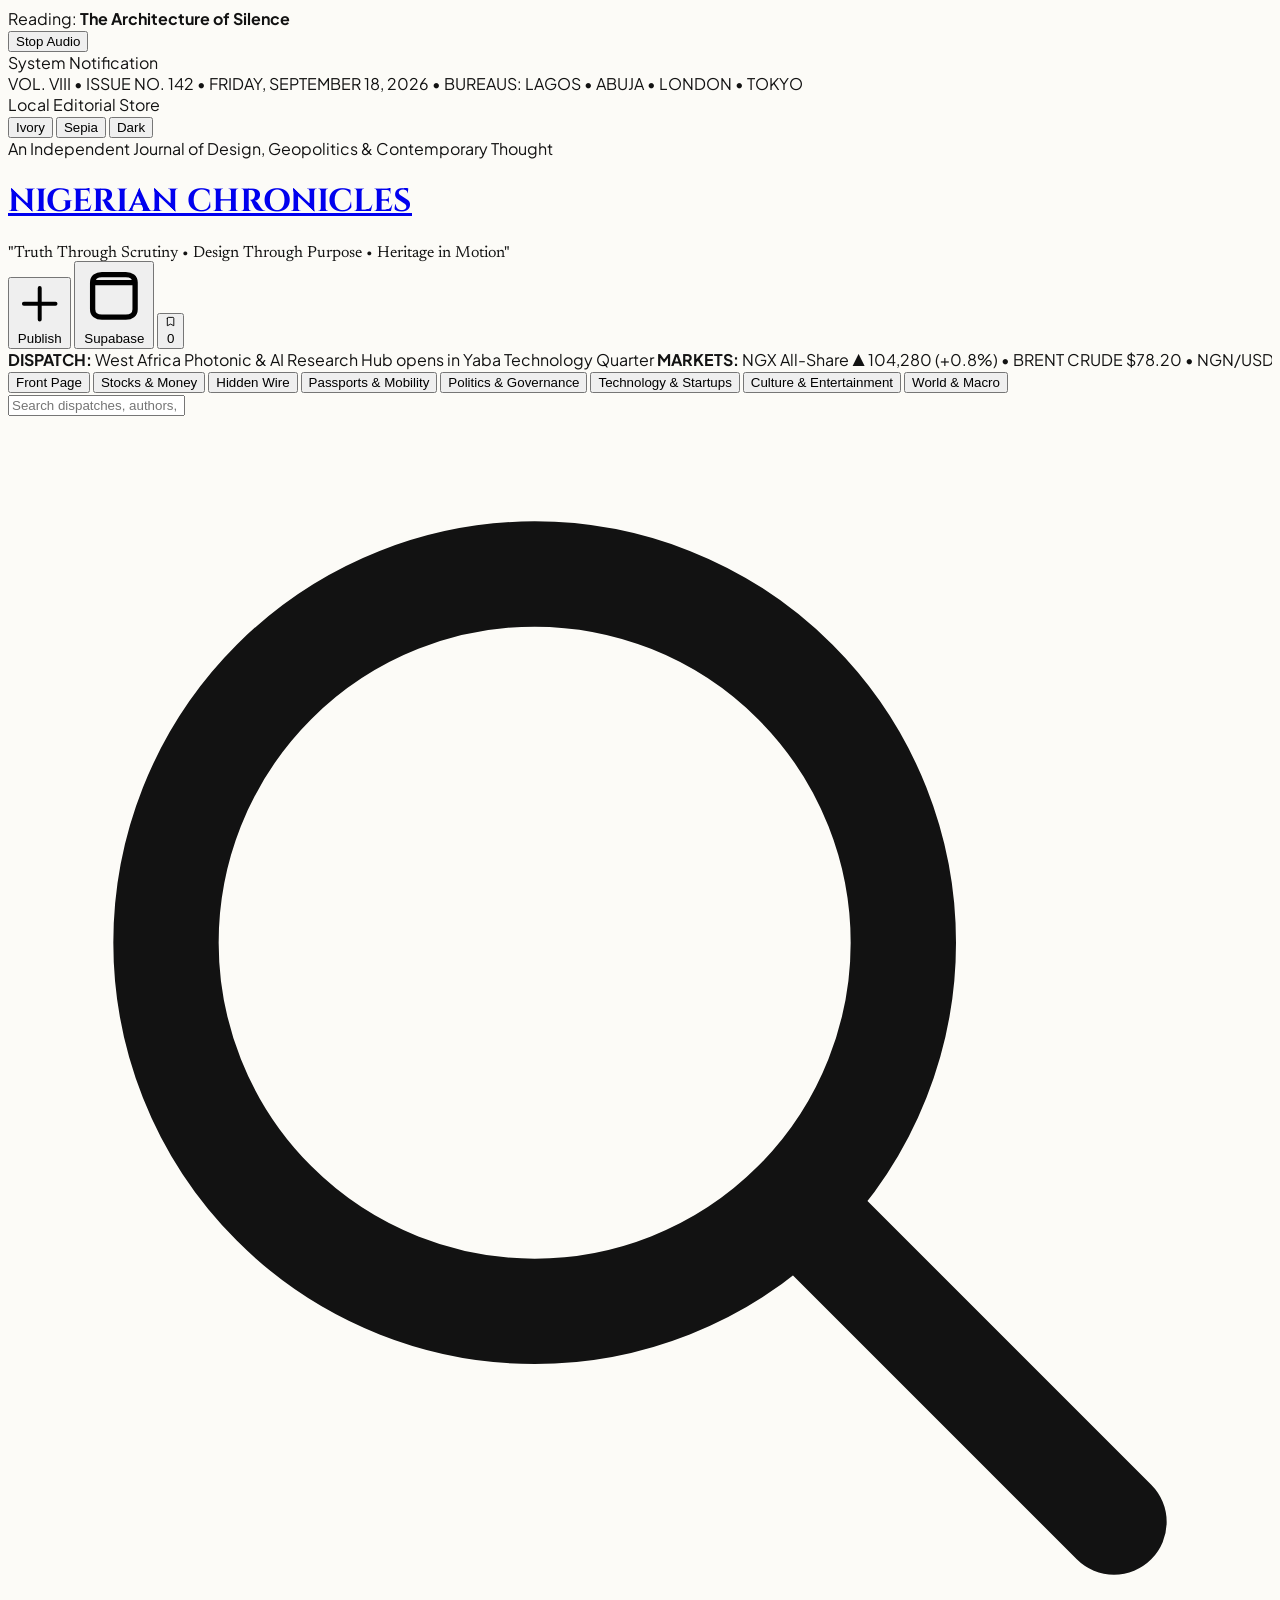
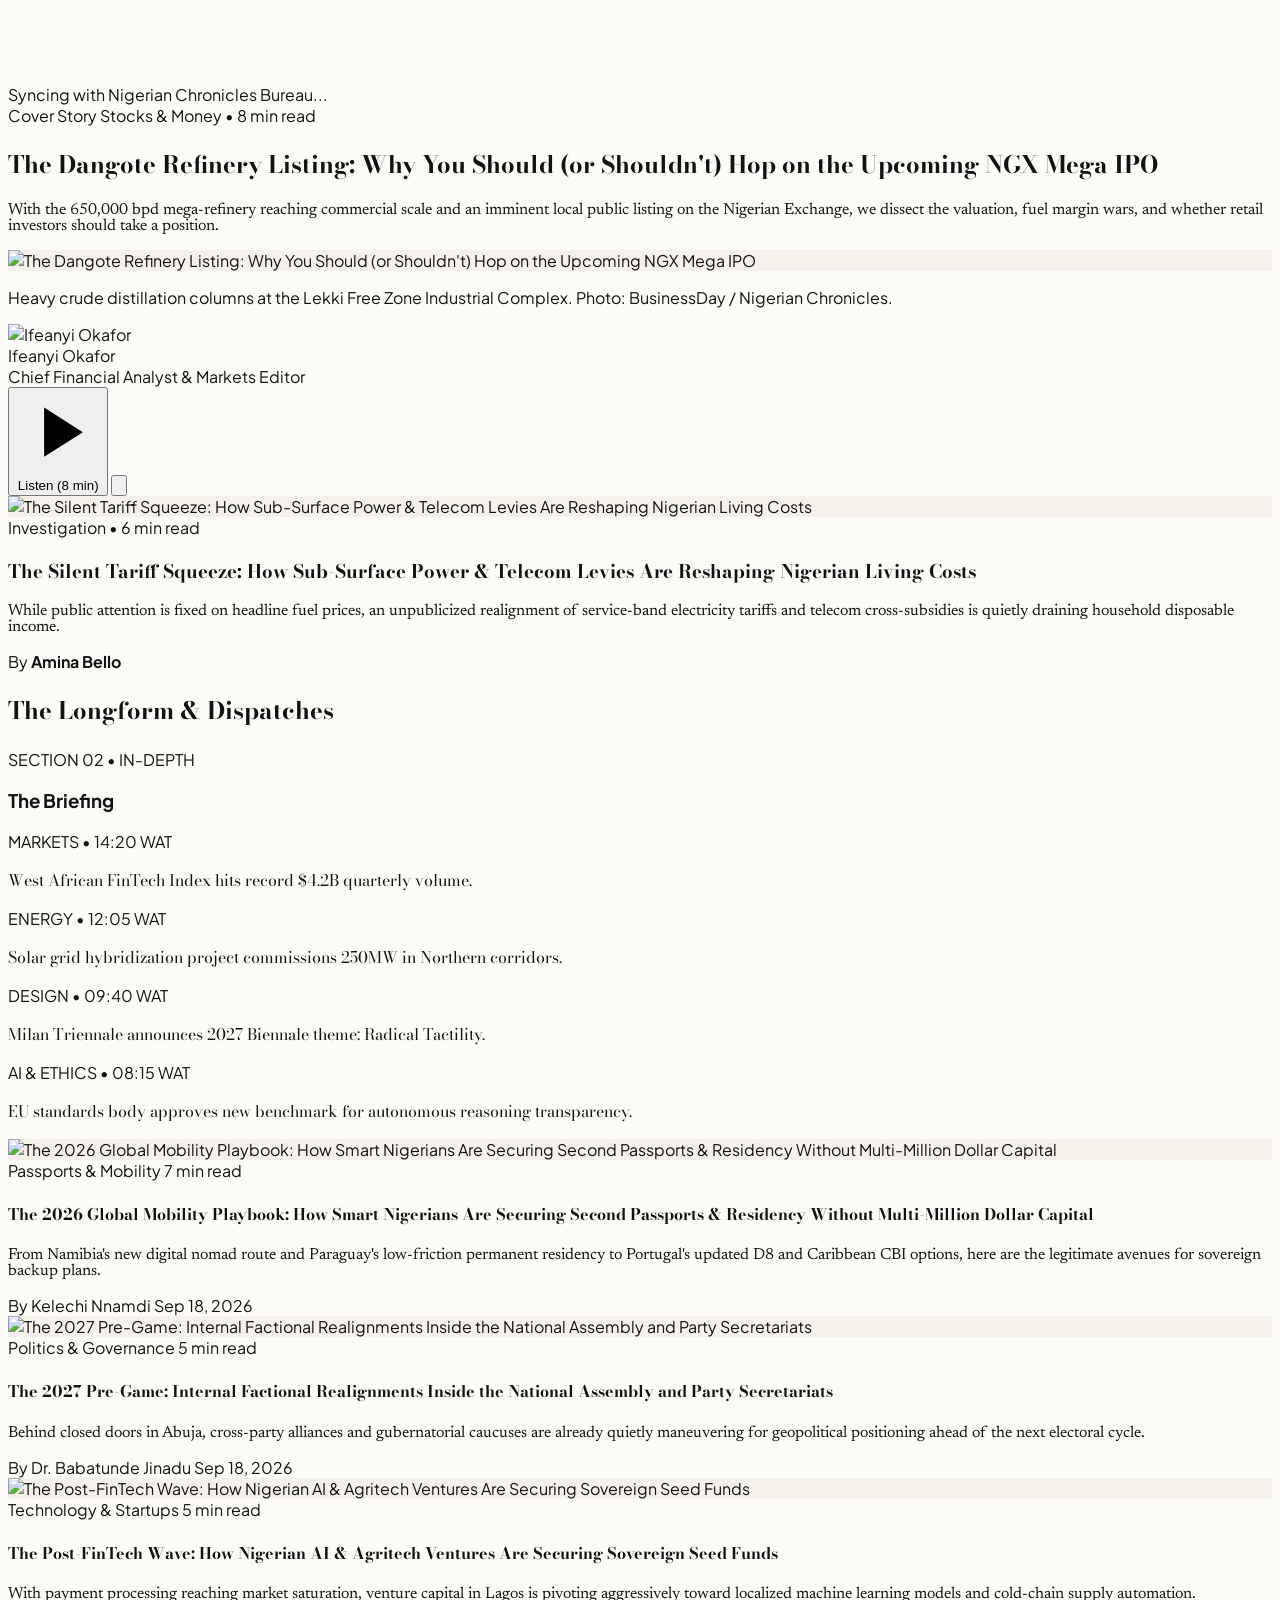
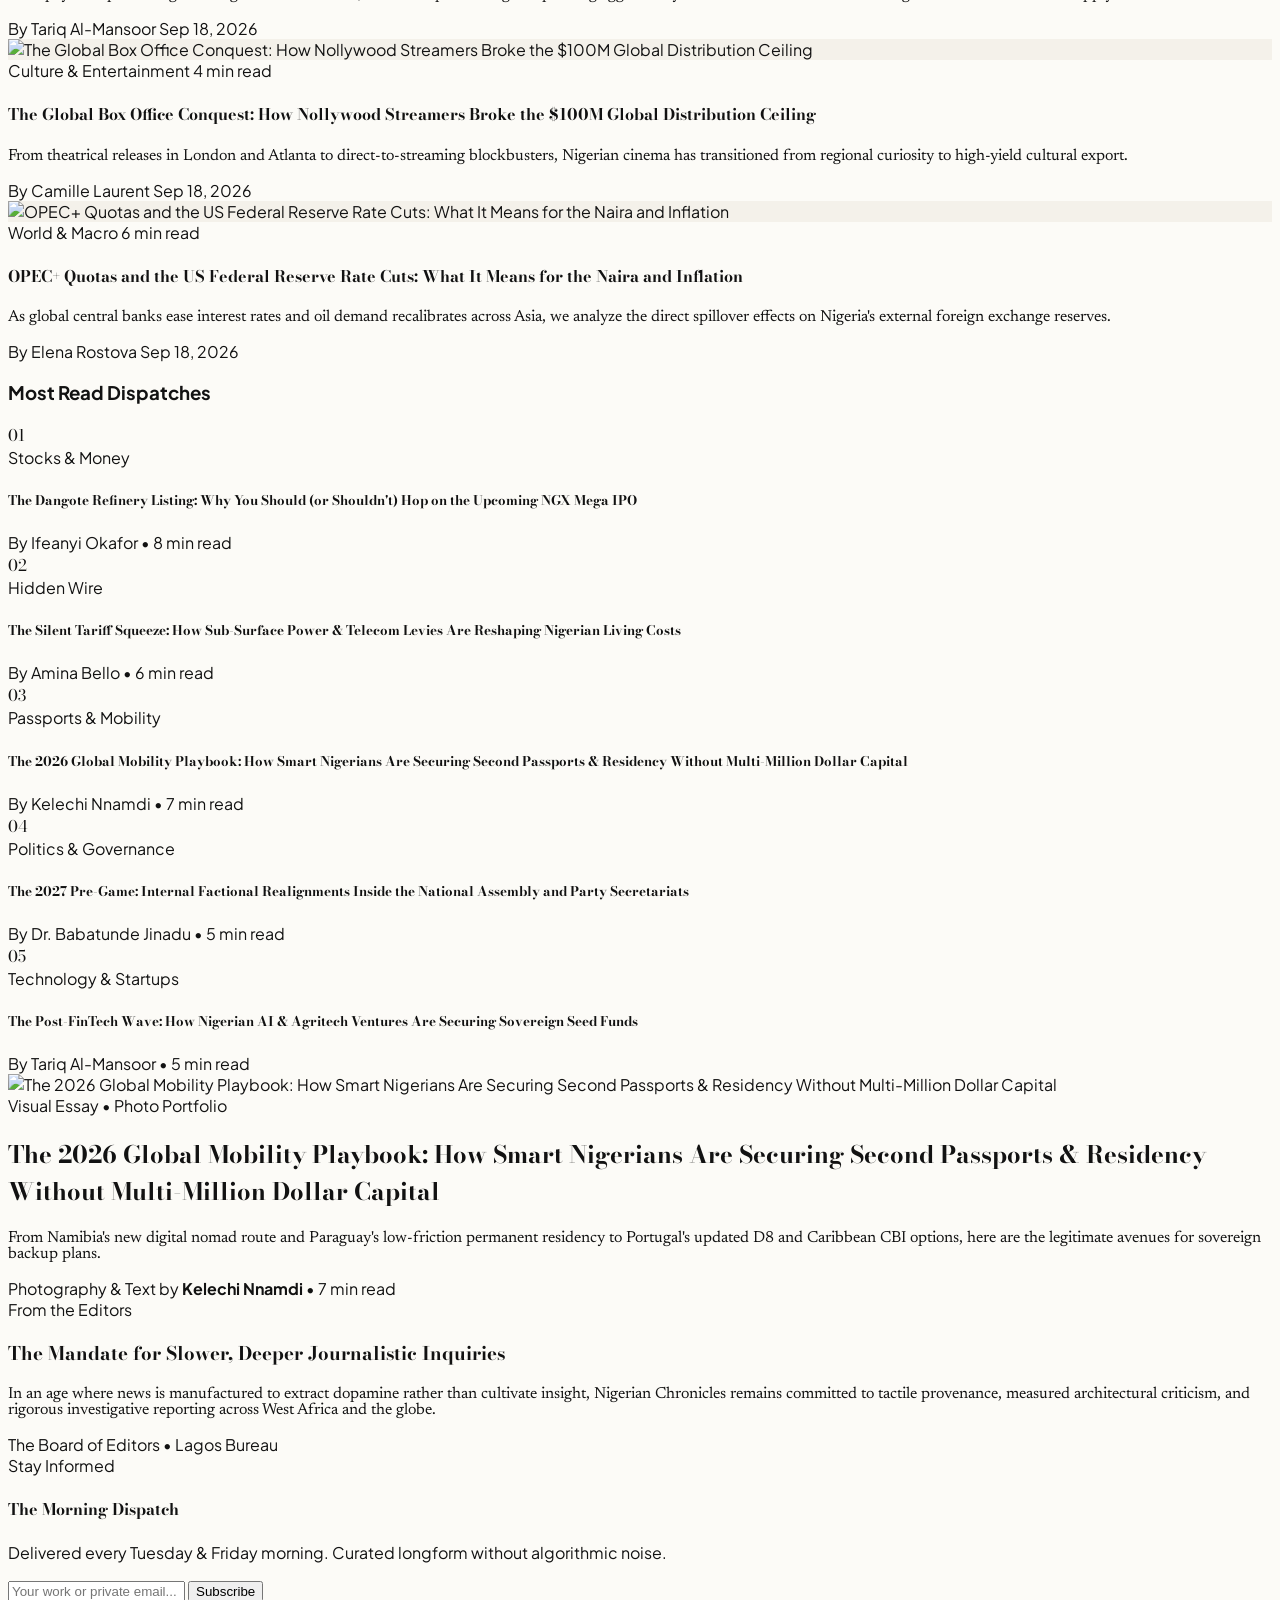
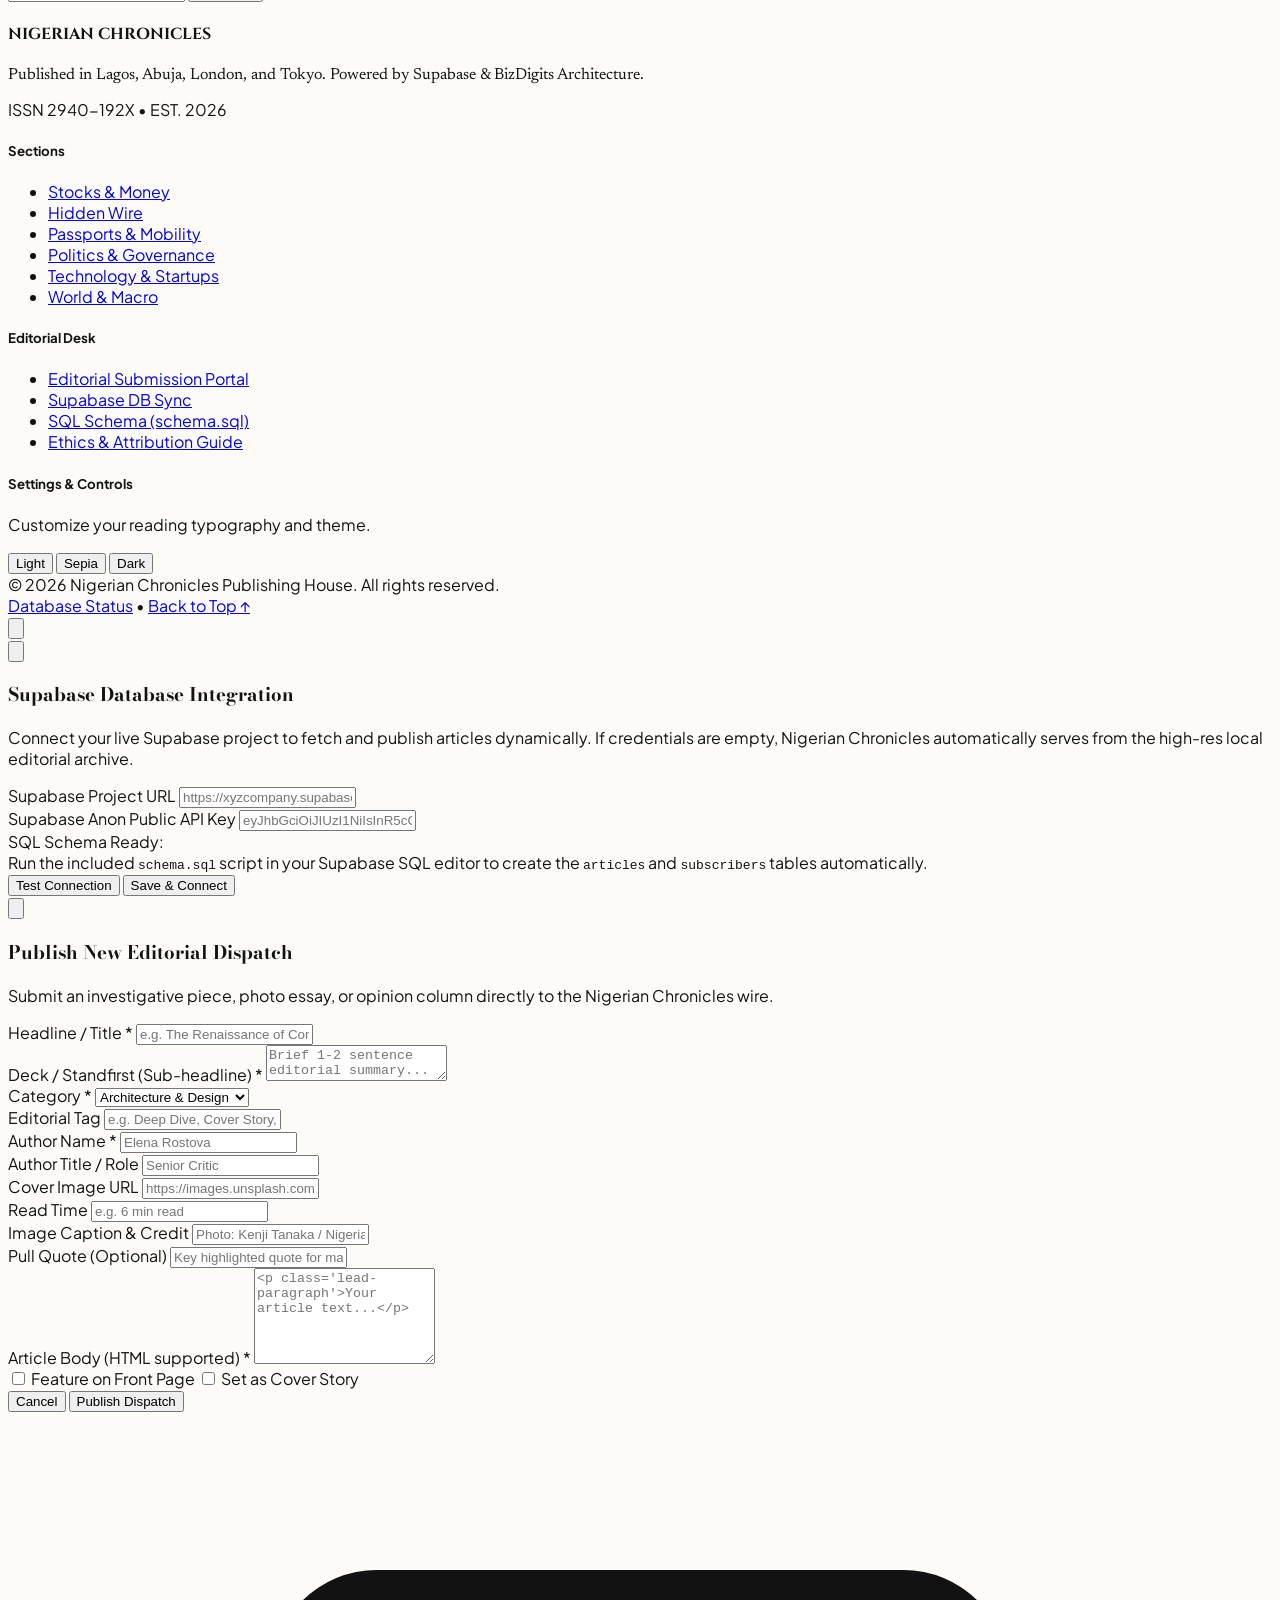
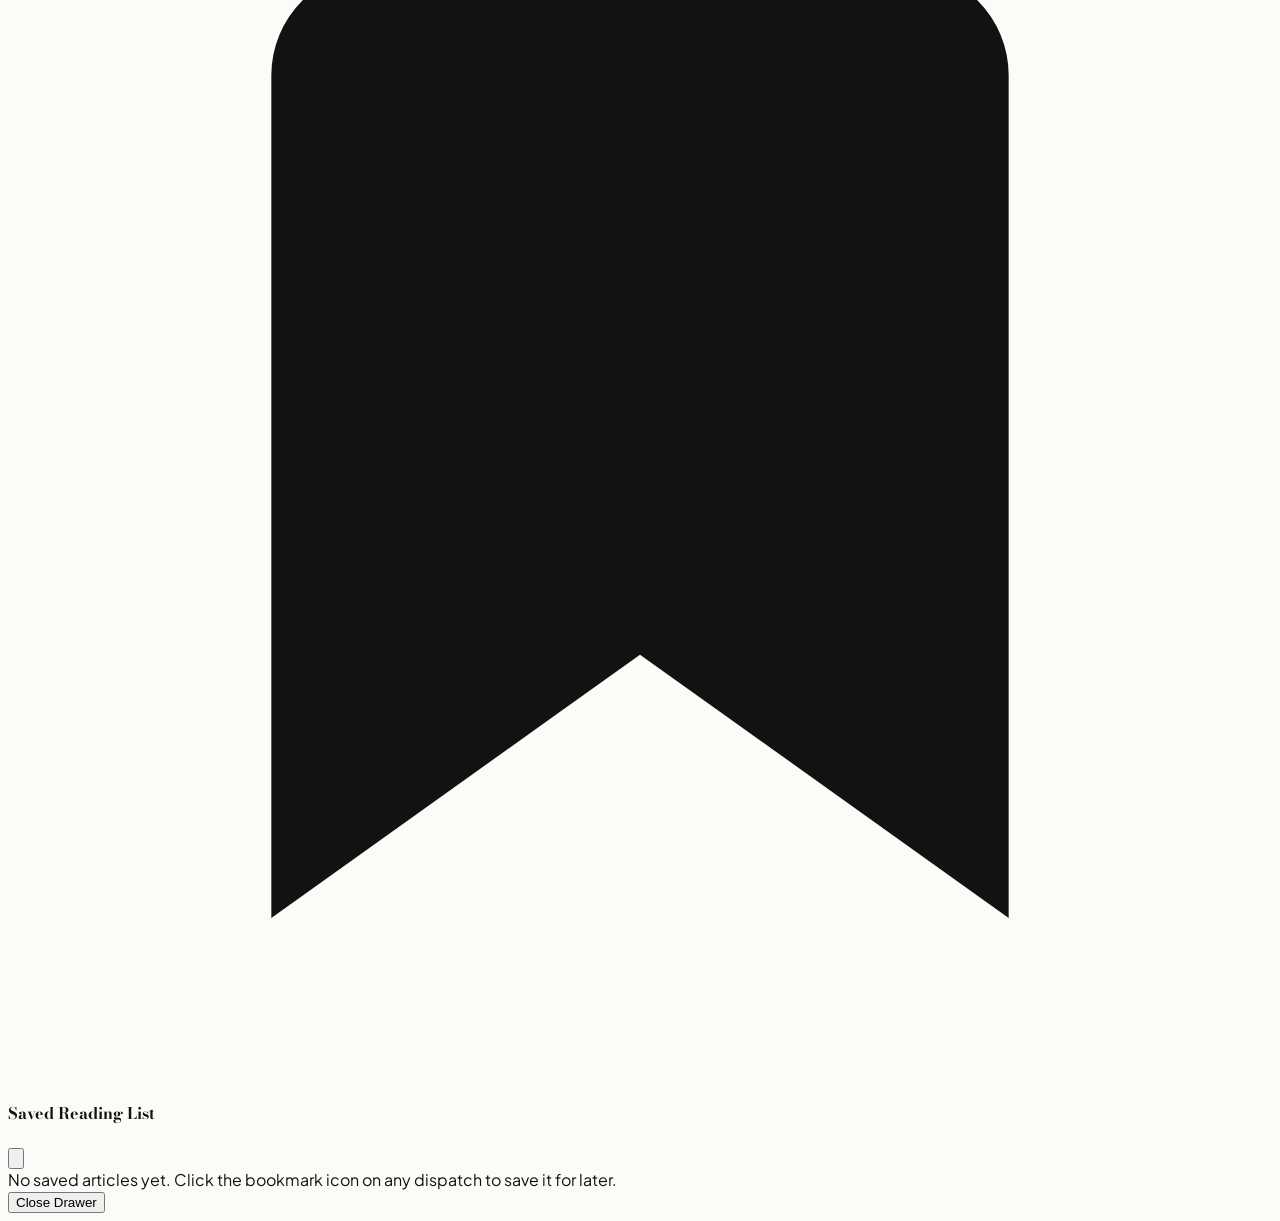
==== index.html @ c6e870b7 "feat: enhance editorial navigation tabs & dispatches for Nigerian news & markets" ====
<!DOCTYPE html>
<html lang="en" data-theme="light">
<head>
  <meta charset="UTF-8" />
  <meta name="viewport" content="width=device-width, initial-scale=1.0" />
  <title>NIGERIAN CHRONICLES — Journal of Design, Geopolitics & Thought</title>
  <meta name="description" content="A high-editorial news outlet and digital magazine covering contemporary architecture, frontier science, global trade, and slow craft across Nigeria and the world." />
  
  <!-- Tailwind CSS -->
  <script src="https://cdn.tailwindcss.com"></script>
  <script>
    tailwind.config = {
      darkMode: ['class', '[data-theme="dark"]'],
      theme: {
        extend: {
          colors: {
            editorial: {
              crimson: '#b91c1c',
              gold: '#c59b27',
              ivory: '#fcfbf7',
              charcoal: '#121212',
              sand: '#f4f1ea'
            }
          }
        }
      }
    }
  </script>

  <!-- Supabase JS Client -->
  <script src="https://cdn.jsdelivr.net/npm/@supabase/supabase-js@2"></script>

  <!-- Custom Editorial Styles -->
  <link rel="stylesheet" href="assets/css/editorial.css" />
</head>
<body class="min-h-screen flex flex-col selection:bg-red-900 selection:text-white">

  <!-- Top Reading Progress Indicator -->
  <div id="reading-progress"></div>

  <!-- Global Audio Narration Player Floating Bar -->
  <div id="global-audio-player-bar" class="hidden fixed bottom-6 left-1/2 -translate-x-1/2 z-50 bg-neutral-950 text-white dark:bg-stone-100 dark:text-neutral-900 px-6 py-3.5 rounded-full shadow-2xl flex items-center gap-4 border border-stone-800 dark:border-stone-200 backdrop-blur-md">
    <span class="flex h-3 w-3 relative">
      <span class="animate-ping absolute inline-flex h-full w-full rounded-full bg-red-400 opacity-75"></span>
      <span class="relative inline-flex rounded-full h-3 w-3 bg-red-600"></span>
    </span>
    <div class="text-xs font-mono max-w-xs truncate">
      <span class="text-stone-400 dark:text-stone-600">Reading:</span> <strong id="audio-bar-title" class="font-sans">The Architecture of Silence</strong>
    </div>
    <button onclick="stopArticleAudio()" class="text-xs font-mono uppercase tracking-wider px-3 py-1 bg-red-700 text-white rounded-full hover:bg-red-800 transition-colors">
      Stop Audio
    </button>
  </div>

  <!-- Toast Notification -->
  <div id="toast-notification" class="fixed top-6 right-6 z-50 bg-neutral-900 text-white dark:bg-stone-100 dark:text-neutral-900 px-5 py-3 rounded shadow-xl text-xs font-mono transition-all duration-300 transform opacity-0 translate-y-4 pointer-events-none border border-stone-700">
    System Notification
  </div>

  <!-- HEADER & MASTHEAD -->
  <header class="border-b border-stone-200 dark:border-stone-800 bg-[var(--bg-primary)]">
    <!-- Top Metadata Bar -->
    <div class="max-w-7xl mx-auto px-4 sm:px-6 lg:px-8 border-b border-stone-200/60 dark:border-stone-800/60 py-2 flex flex-wrap items-center justify-between text-[11px] font-mono text-stone-500">
      <div class="flex items-center gap-4">
        <span>VOL. VIII • ISSUE NO. 142</span>
        <span class="hidden md:inline">•</span>
        <span class="hidden md:inline">FRIDAY, SEPTEMBER 18, 2026</span>
        <span class="hidden lg:inline">•</span>
        <span class="hidden lg:inline">BUREAUS: LAGOS • ABUJA • LONDON • TOKYO</span>
      </div>

      <div class="flex items-center gap-4">
        <div id="supabase-status-badge" class="cursor-pointer" onclick="openSupabaseModal()">
          <!-- Populated dynamically by JS -->
        </div>

        <!-- Theme Mode Switcher -->
        <div class="flex items-center border border-stone-200 dark:border-stone-800 rounded p-0.5 bg-stone-50 dark:bg-stone-900">
          <button onclick="setTheme('light')" data-set-theme="light" class="px-2 py-0.5 rounded text-[10px] font-mono transition-colors" title="Gallery Ivory Theme">Ivory</button>
          <button onclick="setTheme('sepia')" data-set-theme="sepia" class="px-2 py-0.5 rounded text-[10px] font-mono transition-colors" title="Archival Sepia Theme">Sepia</button>
          <button onclick="setTheme('dark')" data-set-theme="dark" class="px-2 py-0.5 rounded text-[10px] font-mono transition-colors" title="Editorial Obsidian Theme">Dark</button>
        </div>
      </div>
    </div>

    <!-- Main Masthead Brand -->
    <div class="max-w-7xl mx-auto px-4 sm:px-6 lg:px-8 py-8 sm:py-10 text-center relative">
      <div class="text-[11px] font-mono tracking-[0.3em] uppercase text-stone-500 mb-2">
        An Independent Journal of Design, Geopolitics & Contemporary Thought
      </div>
      
      <h1 class="font-masthead text-4xl sm:text-6xl lg:text-7xl font-black tracking-tight text-stone-950 dark:text-stone-50 hover:opacity-90 transition-opacity">
        <a href="#" onclick="selectCategory('all'); return false;">NIGERIAN CHRONICLES</a>
      </h1>

      <div class="flex items-center justify-center gap-6 mt-3 text-xs font-body-serif italic text-stone-600 dark:text-stone-400">
        <span>"Truth Through Scrutiny • Design Through Purpose • Heritage in Motion"</span>
      </div>

      <!-- Quick Action Controls -->
      <div class="absolute right-4 sm:right-8 top-1/2 -translate-y-1/2 hidden md:flex items-center gap-3">
        <button onclick="openPublishModal()" class="inline-flex items-center gap-1.5 px-3 py-1.5 rounded text-xs font-mono font-medium bg-neutral-900 text-white dark:bg-stone-100 dark:text-neutral-900 hover:bg-neutral-800 transition-colors shadow-sm">
          <svg class="w-3.5 h-3.5" fill="none" stroke="currentColor" viewBox="0 0 24 24"><path stroke-linecap="round" stroke-linejoin="round" stroke-width="2" d="M12 4v16m8-8H4"/></svg> Publish
        </button>

        <button onclick="openSupabaseModal()" class="inline-flex items-center gap-1.5 px-3 py-1.5 rounded text-xs font-mono font-medium border border-stone-300 dark:border-stone-700 hover:bg-stone-100 dark:hover:bg-stone-800 transition-colors">
          <svg class="w-3.5 h-3.5 text-emerald-600" fill="none" stroke="currentColor" viewBox="0 0 24 24"><path stroke-linecap="round" stroke-linejoin="round" stroke-width="2" d="M4 7v10c0 2 1.5 3 3.5 3h9c2 0 3.5-1 3.5-3V7M4 7c0-2 1.5-3 3.5-3h9c2 0 3.5 1 3.5 3M4 7h16"/></svg> Supabase
        </button>

        <button onclick="toggleBookmarksDrawer(true)" class="relative p-2 rounded border border-stone-300 dark:border-stone-700 hover:bg-stone-100 dark:hover:bg-stone-800 transition-colors" title="View Saved Reading List">
          <svg class="w-4 h-4 text-stone-700 dark:text-stone-300" fill="none" stroke="currentColor" viewBox="0 0 24 24"><path stroke-linecap="round" stroke-linejoin="round" stroke-width="2" d="M5 5a2 2 0 012-2h10a2 2 0 012 2v16l-7-3.5L5 21V5z"/></svg>
          <span id="bookmarks-count-badge" class="absolute -top-1 -right-1 bg-red-700 text-white text-[9px] font-mono w-4 h-4 rounded-full flex items-center justify-center font-bold">0</span>
        </button>
      </div>
    </div>

    <!-- Live Market & Dispatch Ticker -->
    <div class="border-t border-b border-stone-200 dark:border-stone-800 py-1.5 bg-stone-100/60 dark:bg-stone-900/60 ticker-wrap text-xs font-mono text-stone-600 dark:text-stone-400">
      <div class="ticker-move">
        <span class="mr-8"><strong>DISPATCH:</strong> West Africa Photonic & AI Research Hub opens in Yaba Technology Quarter</span>
        <span class="mr-8"><strong>MARKETS:</strong> NGX All-Share ▲ 104,280 (+0.8%) • BRENT CRUDE $78.20 • NGN/USD ₦1,590</span>
        <span class="mr-8"><strong>ARCHITECTURE:</strong> Lekki Oceanfront Cultural Center shortlists 3 international pavilions</span>
        <span class="mr-8"><strong>TRADE:</strong> Lekki Deep Sea Port records 32% quarter-on-quarter container throughput surge</span>
      </div>
    </div>

    <!-- Category Nav Bar & Live Search -->
    <div class="max-w-7xl mx-auto px-4 sm:px-6 lg:px-8 py-3 flex flex-col md:flex-row items-center justify-between gap-4">
      <nav id="category-nav" class="flex items-center gap-1 overflow-x-auto w-full md:w-auto pb-2 md:pb-0 scrollbar-none">
        <!-- Rendered via JS -->
      </nav>

      <div class="relative w-full md:w-72">
        <input 
          id="search-input"
          type="text" 
          placeholder="Search dispatches, authors, tags..."
          class="w-full pl-9 pr-4 py-1.5 text-xs font-sans rounded-sm border border-stone-300 dark:border-stone-700 bg-stone-50 dark:bg-stone-900 focus:outline-none focus:border-stone-900 dark:focus:border-stone-100 text-stone-900 dark:text-stone-100 placeholder-stone-400"
        />
        <svg class="w-4 h-4 text-stone-400 absolute left-2.5 top-1/2 -translate-y-1/2" fill="none" stroke="currentColor" viewBox="0 0 24 24"><path stroke-linecap="round" stroke-linejoin="round" stroke-width="2" d="M21 21l-6-6m2-5a7 7 0 11-14 0 7 7 0 0114 0z"/></svg>
      </div>
    </div>
  </header>

  <!-- MAIN EDITORIAL CONTENT -->
  <main class="flex-grow max-w-7xl mx-auto px-4 sm:px-6 lg:px-8 py-8 sm:py-12 w-full">

    <!-- Loading Spinner -->
    <div id="loading-spinner" class="hidden text-center py-12">
      <div class="inline-block animate-spin rounded-full h-8 w-8 border-b-2 border-stone-900 dark:border-stone-100 mb-2"></div>
      <div class="font-mono text-xs text-stone-500">Syncing with Nigerian Chronicles Bureau...</div>
    </div>

    <!-- HERO EDITORIAL SECTION (Cover Story + Secondary Feature) -->
    <section class="grid grid-cols-1 lg:grid-cols-12 gap-8 lg:gap-12 pb-12 mb-12 border-b border-stone-200 dark:border-stone-800">
      <!-- Lead Cover Story (8 Cols) -->
      <div id="lead-story-container" class="lg:col-span-8 lg:pr-8 lg:border-r border-stone-200 dark:border-stone-800">
        <!-- Injected by JS -->
      </div>

      <!-- Secondary Featured Deep Dive (4 Cols) -->
      <div id="featured-secondary-container" class="lg:col-span-4 flex flex-col justify-between">
        <!-- Injected by JS -->
      </div>
    </section>

    <!-- 3-COLUMN MAGAZINE EDITORIAL GRID -->
    <section class="pb-16 mb-16 border-b border-stone-200 dark:border-stone-800">
      <div class="flex items-center justify-between mb-8 pb-3 border-b-2 border-stone-950 dark:border-stone-50">
        <h2 class="font-display text-2xl font-bold uppercase tracking-wide">
          The Longform & Dispatches
        </h2>
        <span class="font-mono text-xs text-stone-500">SECTION 02 • IN-DEPTH</span>
      </div>

      <div class="grid grid-cols-1 md:grid-cols-12 gap-8">
        <!-- Column 1: The Briefings / Fast Feed (3 cols) -->
        <div class="md:col-span-3 md:pr-6 md:border-r border-stone-200 dark:border-stone-800">
          <div class="flex items-center gap-2 mb-4 pb-2 border-b border-stone-200 dark:border-stone-800">
            <span class="w-2 h-2 rounded-full bg-red-600"></span>
            <h3 class="font-mono text-xs font-bold uppercase tracking-wider text-stone-900 dark:text-stone-100">The Briefing</h3>
          </div>
          <div id="briefings-list" class="space-y-4">
            <!-- Injected by JS -->
          </div>
        </div>

        <!-- Column 2: Core Grid of Featured Essays (6 cols) -->
        <div class="md:col-span-6">
          <div id="editorial-grid-container" class="grid grid-cols-1 sm:grid-cols-2 gap-6">
            <!-- Injected by JS -->
          </div>
        </div>

        <!-- Column 3: The Trending Leaderboard (3 cols) -->
        <div class="md:col-span-3 md:pl-6 md:border-l border-stone-200 dark:border-stone-800">
          <div class="flex items-center gap-2 mb-4 pb-2 border-b border-stone-200 dark:border-stone-800">
            <h3 class="font-mono text-xs font-bold uppercase tracking-wider text-stone-900 dark:text-stone-100">Most Read Dispatches</h3>
          </div>
          <div id="trending-list" class="space-y-3">
            <!-- Injected by JS -->
          </div>
        </div>
      </div>
    </section>

    <!-- FULL-BLEED VISUAL ESSAY SPOTLIGHT -->
    <section id="visual-essay-container" class="mb-16">
      <!-- Injected by JS -->
    </section>

    <!-- THE EDITORS' COLUMN & WEEKLY DISPATCH NEWSLETTER -->
    <section class="grid grid-cols-1 lg:grid-cols-12 gap-8 p-8 sm:p-10 bg-stone-100 dark:bg-stone-900/80 rounded-sm border border-stone-200 dark:border-stone-800">
      <div class="lg:col-span-7">
        <span class="font-mono text-xs text-red-700 dark:text-red-400 uppercase font-bold tracking-wider">From the Editors</span>
        <h3 class="font-display text-2xl sm:text-3xl font-bold mt-2 mb-4 text-stone-950 dark:text-stone-50">
          The Mandate for Slower, Deeper Journalistic Inquiries
        </h3>
        <p class="font-body-serif text-base text-stone-600 dark:text-stone-300 leading-relaxed mb-4">
          In an age where news is manufactured to extract dopamine rather than cultivate insight, Nigerian Chronicles remains committed to tactile provenance, measured architectural criticism, and rigorous investigative reporting across West Africa and the globe.
        </p>
        <div class="font-sans text-xs font-semibold text-stone-800 dark:text-stone-200">
          The Board of Editors • Lagos Bureau
        </div>
      </div>

      <div class="lg:col-span-5 lg:pl-8 lg:border-l border-stone-300 dark:border-stone-700 flex flex-col justify-center">
        <span class="font-mono text-xs uppercase tracking-widest text-stone-500 mb-1">Stay Informed</span>
        <h4 class="font-display text-xl font-bold mb-2">The Morning Dispatch</h4>
        <p class="text-xs text-stone-600 dark:text-stone-400 mb-4 font-sans">
          Delivered every Tuesday & Friday morning. Curated longform without algorithmic noise.
        </p>
        <form onsubmit="handleNewsletterSignup(event)" class="flex flex-col sm:flex-row gap-2">
          <input 
            type="email" 
            required 
            placeholder="Your work or private email..."
            class="px-3.5 py-2 text-xs font-sans rounded-sm border border-stone-300 dark:border-stone-700 bg-white dark:bg-stone-800 focus:outline-none focus:border-stone-900 dark:focus:border-stone-100 flex-1 text-stone-900 dark:text-stone-100"
          />
          <button type="submit" class="px-5 py-2 bg-neutral-900 text-white dark:bg-stone-100 dark:text-neutral-900 text-xs font-mono font-semibold uppercase tracking-wider rounded-sm hover:bg-neutral-800 transition-colors">
            Subscribe
          </button>
        </form>
      </div>
    </section>

  </main>

  <!-- FOOTER -->
  <footer class="border-t border-stone-200 dark:border-stone-800 bg-[var(--bg-secondary)] mt-auto">
    <div class="max-w-7xl mx-auto px-4 sm:px-6 lg:px-8 py-12">
      <div class="grid grid-cols-1 md:grid-cols-4 gap-8 mb-8">
        <div>
          <h4 class="font-masthead text-xl font-black mb-3">NIGERIAN CHRONICLES</h4>
          <p class="font-body-serif text-xs text-stone-600 dark:text-stone-400 leading-relaxed mb-4">
            Published in Lagos, Abuja, London, and Tokyo. Powered by Supabase & BizDigits Architecture.
          </p>
          <div class="text-[11px] font-mono text-stone-500">ISSN 2940-192X • EST. 2026</div>
        </div>

        <div>
          <h5 class="font-mono text-xs font-bold uppercase tracking-wider mb-3">Sections</h5>
          <ul class="space-y-2 text-xs font-sans text-stone-600 dark:text-stone-400">
            <li><a href="#" onclick="selectCategory('Stocks & Money'); return false;" class="hover:text-red-600">Stocks & Money</a></li>
            <li><a href="#" onclick="selectCategory('Hidden Wire'); return false;" class="hover:text-red-600">Hidden Wire</a></li>
            <li><a href="#" onclick="selectCategory('Passports & Mobility'); return false;" class="hover:text-red-600">Passports & Mobility</a></li>
            <li><a href="#" onclick="selectCategory('Politics & Governance'); return false;" class="hover:text-red-600">Politics & Governance</a></li>
            <li><a href="#" onclick="selectCategory('Technology & Startups'); return false;" class="hover:text-red-600">Technology & Startups</a></li>
            <li><a href="#" onclick="selectCategory('World & Macro'); return false;" class="hover:text-red-600">World & Macro</a></li>
          </ul>
        </div>

        <div>
          <h5 class="font-mono text-xs font-bold uppercase tracking-wider mb-3">Editorial Desk</h5>
          <ul class="space-y-2 text-xs font-sans text-stone-600 dark:text-stone-400">
            <li><a href="#" onclick="openPublishModal(); return false;" class="hover:text-red-600">Editorial Submission Portal</a></li>
            <li><a href="#" onclick="openSupabaseModal(); return false;" class="hover:text-red-600">Supabase DB Sync</a></li>
            <li><a href="schema.sql" target="_blank" class="hover:text-red-600">SQL Schema (schema.sql)</a></li>
            <li><a href="#" class="hover:text-red-600">Ethics & Attribution Guide</a></li>
          </ul>
        </div>

        <div>
          <h5 class="font-mono text-xs font-bold uppercase tracking-wider mb-3">Settings & Controls</h5>
          <p class="text-xs text-stone-500 mb-3">Customize your reading typography and theme.</p>
          <div class="flex items-center gap-2">
            <button onclick="setTheme('light')" class="px-2.5 py-1 text-[11px] font-mono border border-stone-300 dark:border-stone-700 rounded">Light</button>
            <button onclick="setTheme('sepia')" class="px-2.5 py-1 text-[11px] font-mono border border-stone-300 dark:border-stone-700 rounded">Sepia</button>
            <button onclick="setTheme('dark')" class="px-2.5 py-1 text-[11px] font-mono border border-stone-300 dark:border-stone-700 rounded">Dark</button>
          </div>
        </div>
      </div>

      <div class="border-t border-stone-200 dark:border-stone-800 pt-6 flex flex-col sm:flex-row items-center justify-between text-xs font-mono text-stone-500">
        <div>© 2026 Nigerian Chronicles Publishing House. All rights reserved.</div>
        <div class="flex items-center gap-4 mt-2 sm:mt-0">
          <a href="#" onclick="openSupabaseModal(); return false;" class="hover:underline">Database Status</a>
          <span>•</span>
          <a href="#" onclick="window.scrollTo({top:0, behavior:'smooth'}); return false;" class="hover:underline">Back to Top ↑</a>
        </div>
      </div>
    </div>
  </footer>

  <!-- =========================================================================
       MODALS & DRAWERS
       ========================================================================= -->

  <!-- 1. FULL ARTICLE READER MODAL (Distraction-Free Magazine Reader) -->
  <div id="reader-modal" class="hidden fixed inset-0 z-50 bg-stone-900/60 backdrop-blur-sm overflow-y-auto">
    <div class="min-h-screen px-4 text-center">
      <div class="fixed inset-0" onclick="closeReaderModal()"></div>

      <div class="inline-block w-full max-w-4xl p-6 sm:p-10 my-8 text-left align-middle transition-all transform bg-[var(--bg-primary)] shadow-2xl rounded-sm border border-stone-200 dark:border-stone-800 relative z-10 modal-enter">
        <!-- Close Button -->
        <button onclick="closeReaderModal()" class="absolute top-6 right-6 p-2 rounded-full hover:bg-stone-200 dark:hover:bg-stone-800 text-stone-600 dark:text-stone-300 transition-colors">
          <svg class="w-6 h-6" fill="none" stroke="currentColor" viewBox="0 0 24 24"><path stroke-linecap="round" stroke-linejoin="round" stroke-width="2" d="M6 18L18 6M6 6l12 12"/></svg>
        </button>

        <!-- Article Reader Content Container -->
        <div id="reader-article-content">
          <!-- Injected dynamically by JS -->
        </div>
      </div>
    </div>
  </div>

  <!-- 2. SUPABASE INTEGRATION MODAL -->
  <div id="supabase-modal" class="hidden fixed inset-0 z-50 bg-stone-900/60 backdrop-blur-sm flex items-center justify-center p-4">
    <div class="bg-[var(--bg-primary)] rounded-sm border border-stone-200 dark:border-stone-800 max-w-lg w-full p-6 sm:p-8 shadow-2xl modal-enter relative">
      <button onclick="closeSupabaseModal()" class="absolute top-4 right-4 text-stone-400 hover:text-stone-700 dark:hover:text-stone-200">
        <svg class="w-5 h-5" fill="none" stroke="currentColor" viewBox="0 0 24 24"><path stroke-linecap="round" stroke-linejoin="round" stroke-width="2" d="M6 18L18 6M6 6l12 12"/></svg>
      </button>

      <div class="flex items-center gap-2 mb-2">
        <span class="w-2.5 h-2.5 rounded-full bg-emerald-500"></span>
        <h3 class="font-display text-2xl font-bold">Supabase Database Integration</h3>
      </div>
      <p class="text-xs text-stone-600 dark:text-stone-400 mb-6 font-sans">
        Connect your live Supabase project to fetch and publish articles dynamically. If credentials are empty, Nigerian Chronicles automatically serves from the high-res local editorial archive.
      </p>

      <div class="space-y-4">
        <div>
          <label class="block text-xs font-mono uppercase tracking-wider text-stone-500 mb-1">Supabase Project URL</label>
          <input 
            id="supabase-url-input"
            type="url" 
            placeholder="https://xyzcompany.supabase.co" 
            class="w-full px-3.5 py-2 text-xs font-mono rounded border border-stone-300 dark:border-stone-700 bg-white dark:bg-stone-900 text-stone-900 dark:text-stone-100 focus:outline-none focus:border-emerald-600"
          />
        </div>

        <div>
          <label class="block text-xs font-mono uppercase tracking-wider text-stone-500 mb-1">Supabase Anon Public API Key</label>
          <input 
            id="supabase-key-input"
            type="password" 
            placeholder="eyJhbGciOiJIUzI1NiIsInR5cCI6IkpXVCJ9..." 
            class="w-full px-3.5 py-2 text-xs font-mono rounded border border-stone-300 dark:border-stone-700 bg-white dark:bg-stone-900 text-stone-900 dark:text-stone-100 focus:outline-none focus:border-emerald-600"
          />
        </div>

        <div class="p-3 bg-stone-100 dark:bg-stone-900 rounded border border-stone-200 dark:border-stone-800 text-[11px] font-mono text-stone-600 dark:text-stone-400">
          <div class="font-bold text-stone-800 dark:text-stone-200 mb-1">SQL Schema Ready:</div>
          Run the included <code>schema.sql</code> script in your Supabase SQL editor to create the <code>articles</code> and <code>subscribers</code> tables automatically.
        </div>

        <div class="flex items-center justify-end gap-3 pt-4 border-t border-stone-200 dark:border-stone-800">
          <button onclick="testAndSyncSupabase()" class="px-4 py-2 text-xs font-mono font-medium border border-stone-300 dark:border-stone-700 rounded hover:bg-stone-100 dark:hover:bg-stone-800 transition-colors">
            Test Connection
          </button>
          <button onclick="saveSupabaseSettings()" class="px-5 py-2 text-xs font-mono font-bold bg-emerald-600 text-white rounded hover:bg-emerald-700 transition-colors">
            Save & Connect
          </button>
        </div>
      </div>
    </div>
  </div>

  <!-- 3. ARTICLE PUBLISHING (CMS) MODAL -->
  <div id="publish-modal" class="hidden fixed inset-0 z-50 bg-stone-900/60 backdrop-blur-sm flex items-center justify-center p-4 overflow-y-auto">
    <div class="bg-[var(--bg-primary)] rounded-sm border border-stone-200 dark:border-stone-800 max-w-2xl w-full p-6 sm:p-8 shadow-2xl modal-enter relative my-8">
      <button onclick="closePublishModal()" class="absolute top-4 right-4 text-stone-400 hover:text-stone-700 dark:hover:text-stone-200">
        <svg class="w-5 h-5" fill="none" stroke="currentColor" viewBox="0 0 24 24"><path stroke-linecap="round" stroke-linejoin="round" stroke-width="2" d="M6 18L18 6M6 6l12 12"/></svg>
      </button>

      <div class="flex items-center gap-2 mb-2">
        <span class="w-2.5 h-2.5 rounded-full bg-red-600"></span>
        <h3 class="font-display text-2xl font-bold">Publish New Editorial Dispatch</h3>
      </div>
      <p class="text-xs text-stone-600 dark:text-stone-400 mb-6 font-sans">
        Submit an investigative piece, photo essay, or opinion column directly to the Nigerian Chronicles wire.
      </p>

      <form onsubmit="handlePublishArticle(event)" class="space-y-4">
        <div>
          <label class="block text-xs font-mono uppercase tracking-wider text-stone-500 mb-1">Headline / Title *</label>
          <input name="title" required placeholder="e.g. The Renaissance of Contemporary African Architecture" class="w-full px-3.5 py-2 text-xs font-sans rounded border border-stone-300 dark:border-stone-700 bg-white dark:bg-stone-900 text-stone-900 dark:text-stone-100 focus:outline-none focus:border-red-600" />
        </div>

        <div>
          <label class="block text-xs font-mono uppercase tracking-wider text-stone-500 mb-1">Deck / Standfirst (Sub-headline) *</label>
          <textarea name="dek" required rows="2" placeholder="Brief 1-2 sentence editorial summary..." class="w-full px-3.5 py-2 text-xs font-sans rounded border border-stone-300 dark:border-stone-700 bg-white dark:bg-stone-900 text-stone-900 dark:text-stone-100 focus:outline-none focus:border-red-600"></textarea>
        </div>

        <div class="grid grid-cols-1 sm:grid-cols-2 gap-4">
          <div>
            <label class="block text-xs font-mono uppercase tracking-wider text-stone-500 mb-1">Category *</label>
            <select name="category" class="w-full px-3 py-2 text-xs font-sans rounded border border-stone-300 dark:border-stone-700 bg-white dark:bg-stone-900 text-stone-900 dark:text-stone-100 focus:outline-none">
              <option value="Architecture & Design">Architecture & Design</option>
              <option value="Technology & Science">Technology & Science</option>
              <option value="Culture & Style">Culture & Style</option>
              <option value="Global Economy">Global Economy</option>
            </select>
          </div>
          <div>
            <label class="block text-xs font-mono uppercase tracking-wider text-stone-500 mb-1">Editorial Tag</label>
            <input name="tag" placeholder="e.g. Deep Dive, Cover Story, Dispatch" class="w-full px-3.5 py-2 text-xs font-sans rounded border border-stone-300 dark:border-stone-700 bg-white dark:bg-stone-900 text-stone-900 dark:text-stone-100" />
          </div>
        </div>

        <div class="grid grid-cols-1 sm:grid-cols-2 gap-4">
          <div>
            <label class="block text-xs font-mono uppercase tracking-wider text-stone-500 mb-1">Author Name *</label>
            <input name="author_name" required placeholder="Elena Rostova" class="w-full px-3.5 py-2 text-xs font-sans rounded border border-stone-300 dark:border-stone-700 bg-white dark:bg-stone-900 text-stone-900 dark:text-stone-100" />
          </div>
          <div>
            <label class="block text-xs font-mono uppercase tracking-wider text-stone-500 mb-1">Author Title / Role</label>
            <input name="author_role" placeholder="Senior Critic" class="w-full px-3.5 py-2 text-xs font-sans rounded border border-stone-300 dark:border-stone-700 bg-white dark:bg-stone-900 text-stone-900 dark:text-stone-100" />
          </div>
        </div>

        <div class="grid grid-cols-1 sm:grid-cols-2 gap-4">
          <div>
            <label class="block text-xs font-mono uppercase tracking-wider text-stone-500 mb-1">Cover Image URL</label>
            <input name="cover_image" placeholder="https://images.unsplash.com/photo-..." class="w-full px-3.5 py-2 text-xs font-mono rounded border border-stone-300 dark:border-stone-700 bg-white dark:bg-stone-900 text-stone-900 dark:text-stone-100" />
          </div>
          <div>
            <label class="block text-xs font-mono uppercase tracking-wider text-stone-500 mb-1">Read Time</label>
            <input name="read_time" placeholder="e.g. 6 min read" class="w-full px-3.5 py-2 text-xs font-sans rounded border border-stone-300 dark:border-stone-700 bg-white dark:bg-stone-900 text-stone-900 dark:text-stone-100" />
          </div>
        </div>

        <div>
          <label class="block text-xs font-mono uppercase tracking-wider text-stone-500 mb-1">Image Caption & Credit</label>
          <input name="image_caption" placeholder="Photo: Kenji Tanaka / Nigerian Chronicles." class="w-full px-3.5 py-2 text-xs font-sans rounded border border-stone-300 dark:border-stone-700 bg-white dark:bg-stone-900 text-stone-900 dark:text-stone-100" />
        </div>

        <div>
          <label class="block text-xs font-mono uppercase tracking-wider text-stone-500 mb-1">Pull Quote (Optional)</label>
          <input name="quote" placeholder="Key highlighted quote for magazine breakout box..." class="w-full px-3.5 py-2 text-xs font-serif italic rounded border border-stone-300 dark:border-stone-700 bg-white dark:bg-stone-900 text-stone-900 dark:text-stone-100" />
        </div>

        <div>
          <label class="block text-xs font-mono uppercase tracking-wider text-stone-500 mb-1">Article Body (HTML supported) *</label>
          <textarea name="content" required rows="6" placeholder="<p class='lead-paragraph'>Your article text...</p>" class="w-full px-3.5 py-2 text-xs font-mono rounded border border-stone-300 dark:border-stone-700 bg-white dark:bg-stone-900 text-stone-900 dark:text-stone-100"></textarea>
        </div>

        <div class="flex items-center gap-6 pt-2">
          <label class="flex items-center gap-2 text-xs font-mono cursor-pointer">
            <input type="checkbox" name="featured" class="rounded border-stone-300 text-red-600 focus:ring-0" />
            <span>Feature on Front Page</span>
          </label>
          <label class="flex items-center gap-2 text-xs font-mono cursor-pointer">
            <input type="checkbox" name="lead_story" class="rounded border-stone-300 text-red-600 focus:ring-0" />
            <span>Set as Cover Story</span>
          </label>
        </div>

        <div class="flex items-center justify-end gap-3 pt-4 border-t border-stone-200 dark:border-stone-800">
          <button type="button" onclick="closePublishModal()" class="px-4 py-2 text-xs font-mono text-stone-500 hover:text-stone-800 dark:hover:text-stone-200">
            Cancel
          </button>
          <button type="submit" class="px-6 py-2 text-xs font-mono font-bold uppercase tracking-wider bg-neutral-900 text-white dark:bg-stone-100 dark:text-neutral-900 rounded hover:bg-neutral-800 transition-colors">
            Publish Dispatch
          </button>
        </div>
      </form>
    </div>
  </div>

  <!-- 4. SAVED ARTICLES BOOKMARK DRAWER -->
  <div id="bookmarks-drawer" class="fixed top-0 right-0 h-full w-80 sm:w-96 bg-[var(--bg-primary)] border-l border-stone-200 dark:border-stone-800 shadow-2xl z-50 transform translate-x-full transition-transform duration-300 flex flex-col">
    <div class="p-4 sm:p-5 border-b border-stone-200 dark:border-stone-800 flex items-center justify-between">
      <div class="flex items-center gap-2">
        <svg class="w-4 h-4 text-red-600" fill="currentColor" viewBox="0 0 24 24"><path d="M19 21l-7-5-7 5V5a2 2 0 0 1 2-2h10a2 2 0 0 1 2 2z"/></svg>
        <h4 class="font-display text-base font-bold">Saved Reading List</h4>
      </div>
      <button onclick="toggleBookmarksDrawer(false)" class="p-1 rounded text-stone-400 hover:text-stone-700 dark:hover:text-stone-200">
        <svg class="w-5 h-5" fill="none" stroke="currentColor" viewBox="0 0 24 24"><path stroke-linecap="round" stroke-linejoin="round" stroke-width="2" d="M6 18L18 6M6 6l12 12"/></svg>
      </button>
    </div>

    <div id="bookmarks-drawer-list" class="flex-1 overflow-y-auto p-4 space-y-2">
      <!-- Injected by JS -->
    </div>

    <div class="p-4 border-t border-stone-200 dark:border-stone-800 text-center">
      <button onclick="toggleBookmarksDrawer(false)" class="w-full py-2 bg-stone-100 dark:bg-stone-800 text-xs font-mono uppercase tracking-wider rounded text-stone-800 dark:text-stone-200">
        Close Drawer
      </button>
    </div>
  </div>

  <!-- Main JavaScript Application -->
  <script src="assets/js/app.js"></script>
</body>
</html>
---- assets/css/editorial.css ----
/* ==========================================================================
   THE CHRONICLE — Editorial Magazine Design System & Typography
   ========================================================================== */

@import url('https://fonts.googleapis.com/css2?family=Bodoni+Moda:ital,opsz,wght@0,6..96,400..900;1,6..96,400..900&family=Cinzel:wght@400;600;700;900&family=JetBrains+Mono:wght@400;500;700&family=Newsreader:ital,opsz,wght@0,6..72,300..800;1,6..72,300..800&family=Plus+Jakarta+Sans:wght@300;400;500;600;700;800&display=swap');

:root {
  --bg-primary: #fcfbf7;
  --bg-secondary: #f4f1ea;
  --bg-card: #ffffff;
  --text-primary: #121212;
  --text-secondary: #5a5751;
  --text-muted: #8c887f;
  --border-subtle: #e5e0d3;
  --border-strong: #121212;
  --accent-editorial: #b91c1c; /* Burgundy / Crimson */
  --accent-gold: #c59b27;
  --font-serif-display: 'Bodoni Moda', 'Playfair Display', Georgia, serif;
  --font-serif-body: 'Newsreader', Georgia, serif;
  --font-sans: 'Plus Jakarta Sans', -apple-system, BlinkMacSystemFont, sans-serif;
  --font-mono: 'JetBrains Mono', monospace;
  --font-masthead: 'Cinzel', serif;
}

[data-theme="dark"] {
  --bg-primary: #0d0d0d;
  --bg-secondary: #171717;
  --bg-card: #141414;
  --text-primary: #f5f4f0;
  --text-secondary: #a39f96;
  --text-muted: #6b6760;
  --border-subtle: #262522;
  --border-strong: #f5f4f0;
  --accent-editorial: #ef4444;
  --accent-gold: #eab308;
}

[data-theme="sepia"] {
  --bg-primary: #f4ece1;
  --bg-secondary: #ebe0d0;
  --bg-card: #f9f5ee;
  --text-primary: #2b241e;
  --text-secondary: #6e6459;
  --text-muted: #9c9183;
  --border-subtle: #dbcebe;
  --border-strong: #2b241e;
  --accent-editorial: #991b1b;
  --accent-gold: #b45309;
}

body {
  background-color: var(--bg-primary);
  color: var(--text-primary);
  font-family: var(--font-sans);
  transition: background-color 0.3s ease, color 0.3s ease;
  overflow-x: hidden;
}

/* Typography Utility Classes */
.font-display {
  font-family: var(--font-serif-display);
}

.font-body-serif {
  font-family: var(--font-serif-body);
}

.font-masthead {
  font-family: var(--font-masthead);
}

.font-mono-meta {
  font-family: var(--font-mono);
}

/* Editorial Drop Caps */
.drop-cap:first-letter {
  float: left;
  font-family: var(--font-serif-display);
  font-size: 4.5rem;
  line-height: 0.8;
  padding-top: 4px;
  padding-right: 12px;
  padding-bottom: 2px;
  color: var(--text-primary);
  font-weight: 700;
}

/* Magazine Column Borders */
.col-divider-right {
  border-right: 1px solid var(--border-subtle);
}

.col-divider-left {
  border-left: 1px solid var(--border-subtle);
}

.row-divider-bottom {
  border-bottom: 1px solid var(--border-subtle);
}

.row-divider-top {
  border-top: 1px solid var(--border-subtle);
}

/* Editorial Pull Quotes */
.editorial-quote {
  position: relative;
  font-family: var(--font-serif-display);
  font-style: italic;
  font-size: 1.65rem;
  line-height: 1.35;
  color: var(--text-primary);
  padding: 1.5rem 0;
  margin: 2rem 0;
  border-top: 2px solid var(--border-strong);
  border-bottom: 2px solid var(--border-strong);
}

.editorial-quote::before {
  content: "“";
  display: block;
  font-size: 4rem;
  line-height: 0;
  position: absolute;
  top: 10px;
  left: -20px;
  opacity: 0.15;
  font-family: Georgia, serif;
}

/* Custom Scrollbar */
::-webkit-scrollbar {
  width: 6px;
  height: 6px;
}

::-webkit-scrollbar-track {
  background: var(--bg-primary);
}

::-webkit-scrollbar-thumb {
  background: var(--border-subtle);
  border-radius: 3px;
}

::-webkit-scrollbar-thumb:hover {
  background: var(--text-muted);
}

/* Image Zoom & Hover effects */
.image-editorial-frame {
  overflow: hidden;
  background-color: var(--bg-secondary);
}

.image-editorial-frame img {
  transition: transform 0.8s cubic-bezier(0.16, 1, 0.3, 1), filter 0.5s ease;
}

.image-editorial-frame:hover img {
  transform: scale(1.04);
}

/* Reading Progress Bar */
#reading-progress {
  position: fixed;
  top: 0;
  left: 0;
  height: 3px;
  background: var(--accent-editorial);
  z-index: 100;
  width: 0%;
  transition: width 0.1s linear;
}

/* Modal Animations */
.modal-enter {
  animation: modalFadeIn 0.3s cubic-bezier(0.16, 1, 0.3, 1) forwards;
}

@keyframes modalFadeIn {
  from {
    opacity: 0;
    transform: scale(0.98) translateY(10px);
  }
  to {
    opacity: 1;
    transform: scale(1) translateY(0);
  }
}

/* Magazine Ticker */
.ticker-wrap {
  overflow: hidden;
  white-space: nowrap;
}

.ticker-move {
  display: inline-block;
  white-space: nowrap;
  animation: ticker 40s linear infinite;
}

.ticker-move:hover {
  animation-play-state: paused;
}

@keyframes ticker {
  0% { transform: translate3d(0, 0, 0); }
  100% { transform: translate3d(-50%, 0, 0); }
}

/* Magazine Article Body Typography */
.article-rich-body {
  font-family: var(--font-serif-body);
  font-size: 1.25rem;
  line-height: 1.8;
  color: var(--text-primary);
}

.article-rich-body p {
  margin-bottom: 1.75rem;
}

.article-rich-body h3 {
  font-family: var(--font-serif-display);
  font-size: 1.75rem;
  font-weight: 700;
  margin-top: 2.5rem;
  margin-bottom: 1rem;
  line-height: 1.3;
}

.article-rich-body blockquote {
  border-left: 3px solid var(--accent-editorial);
  padding-left: 1.5rem;
  font-style: italic;
  margin: 2rem 0;
  font-family: var(--font-serif-display);
  font-size: 1.35rem;
  color: var(--text-secondary);
}
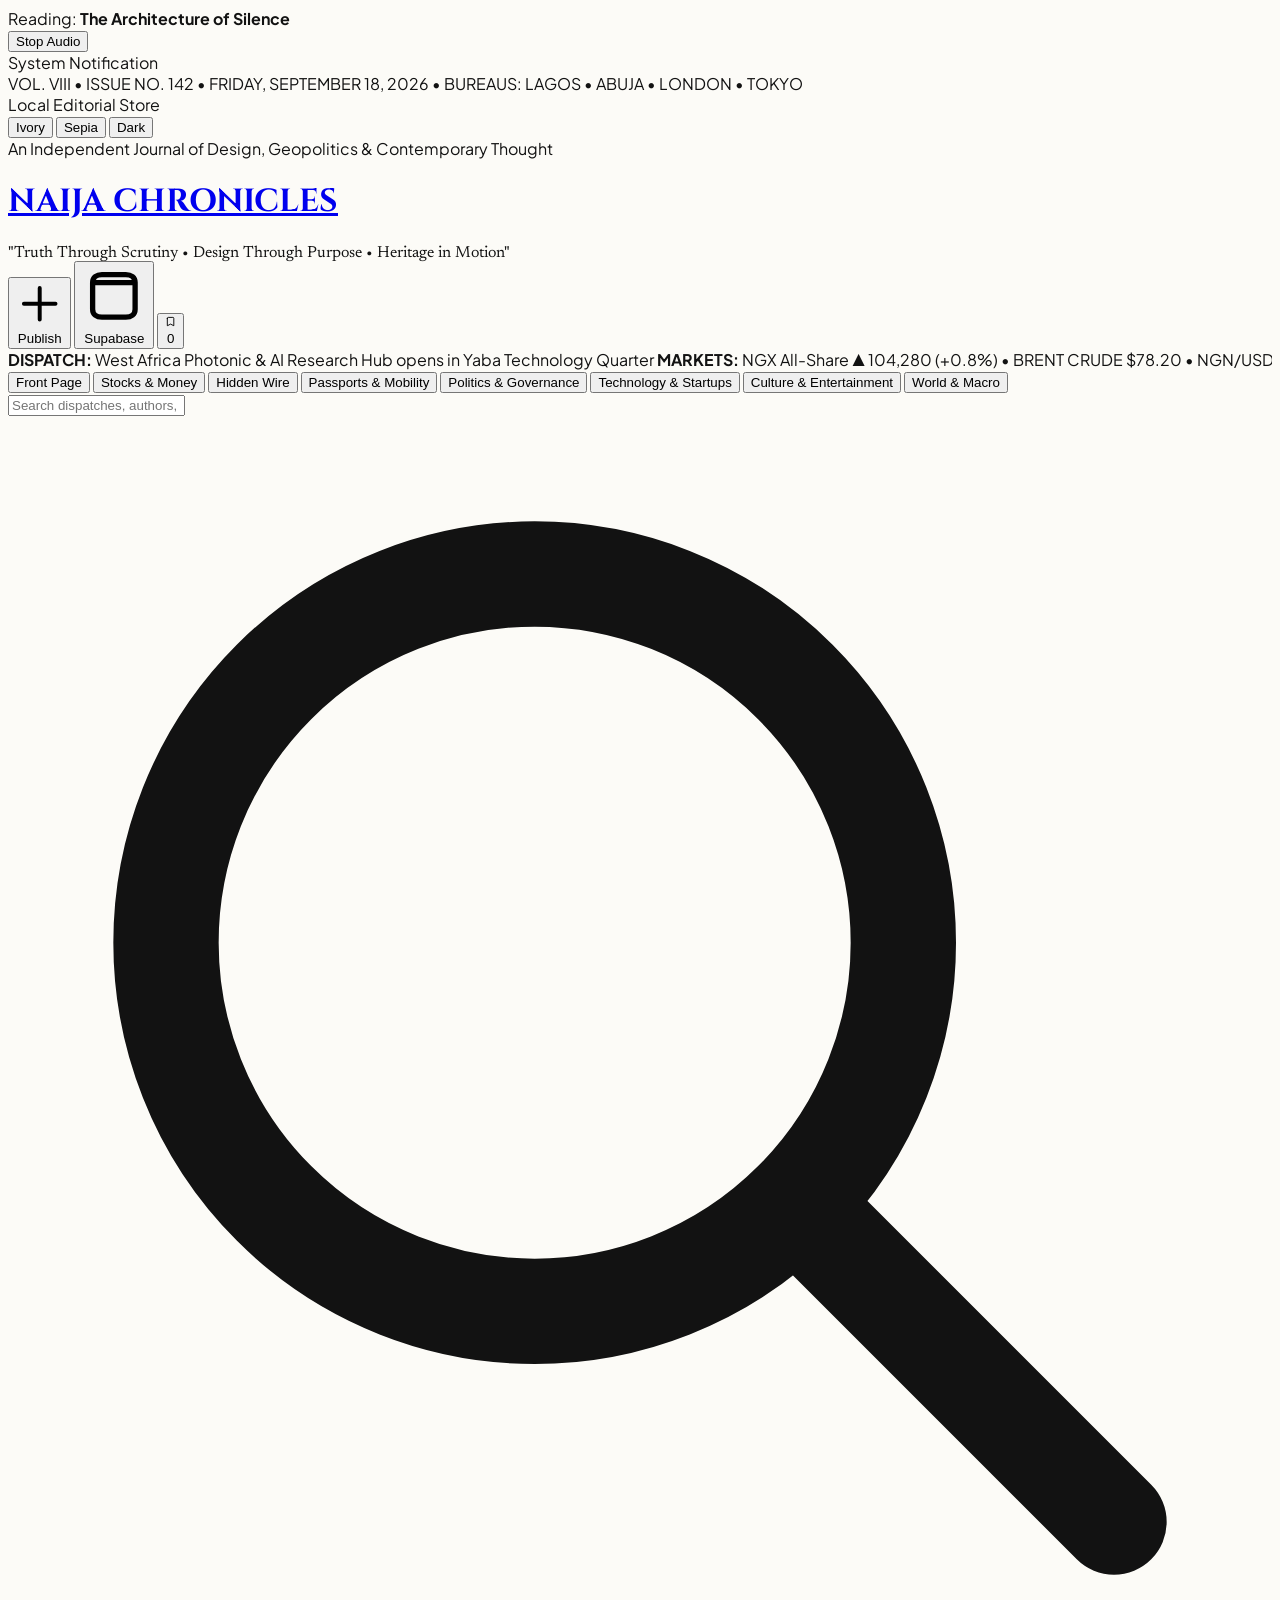
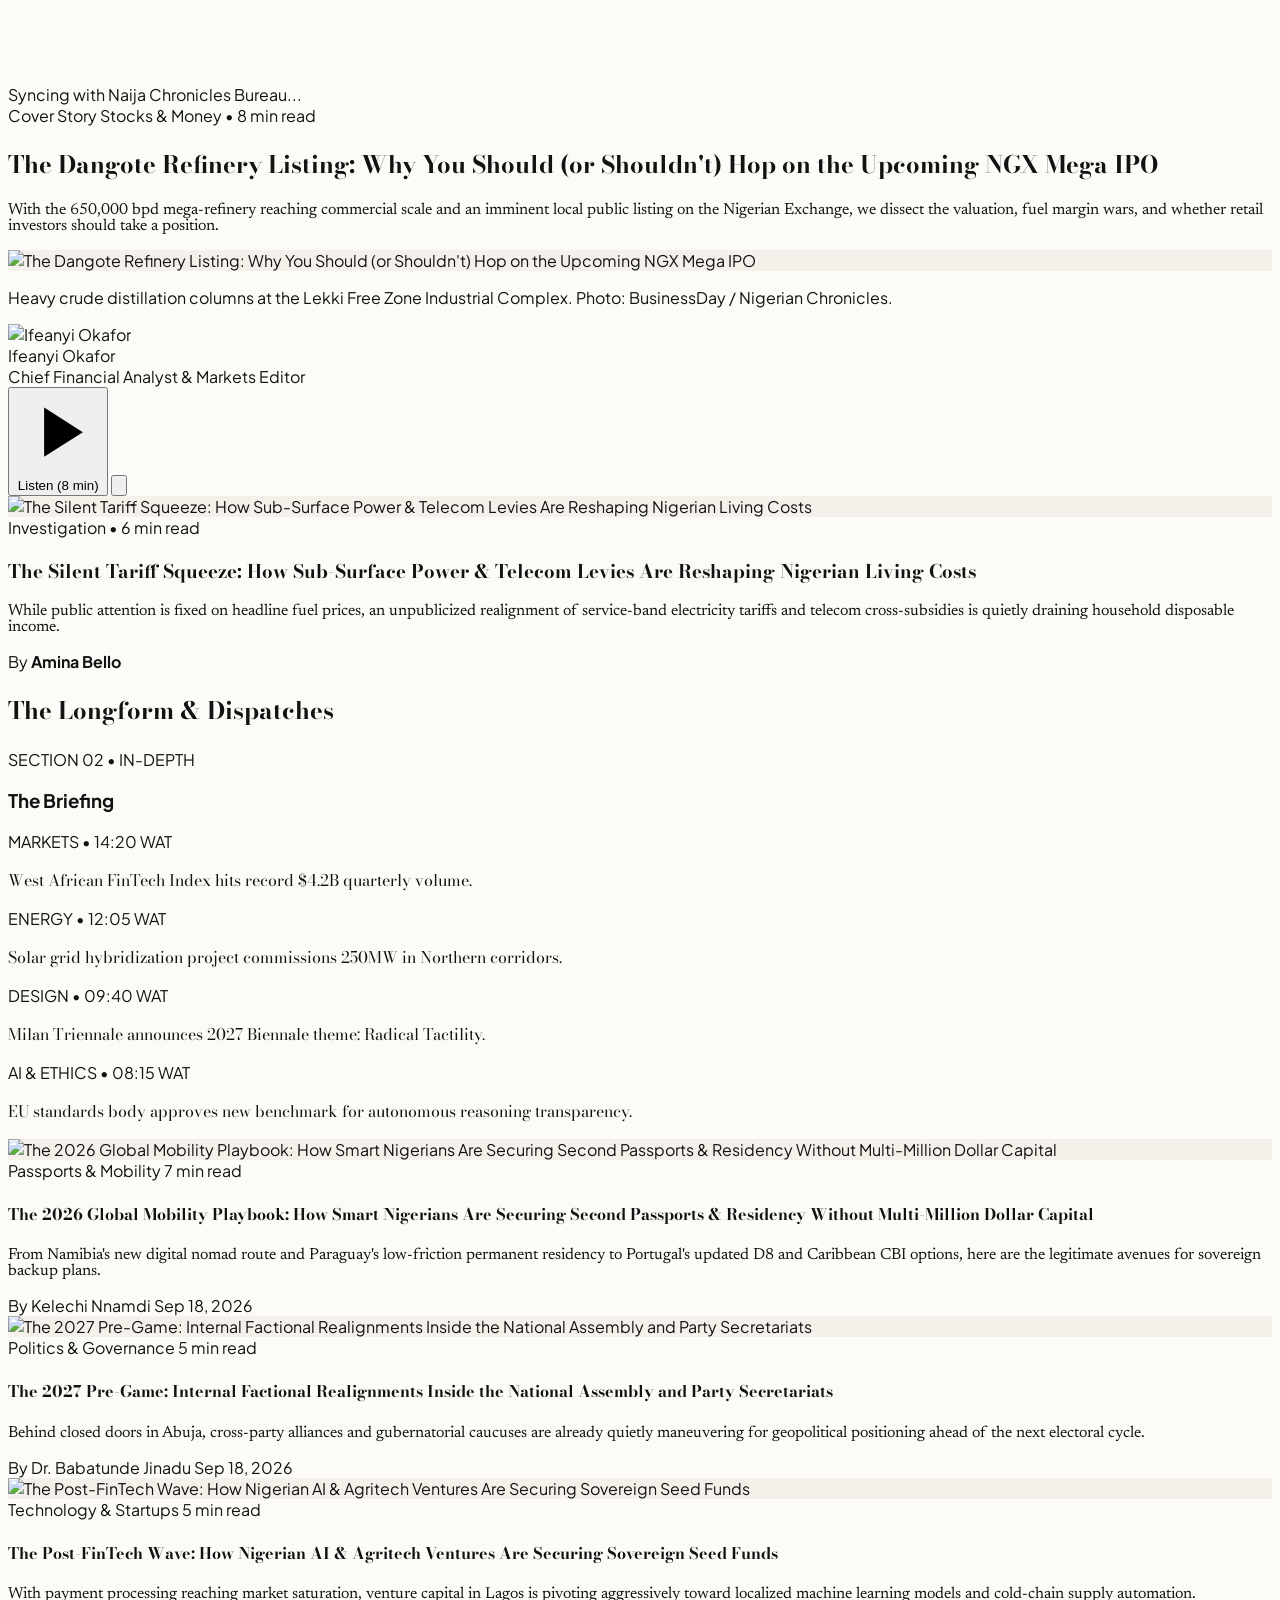
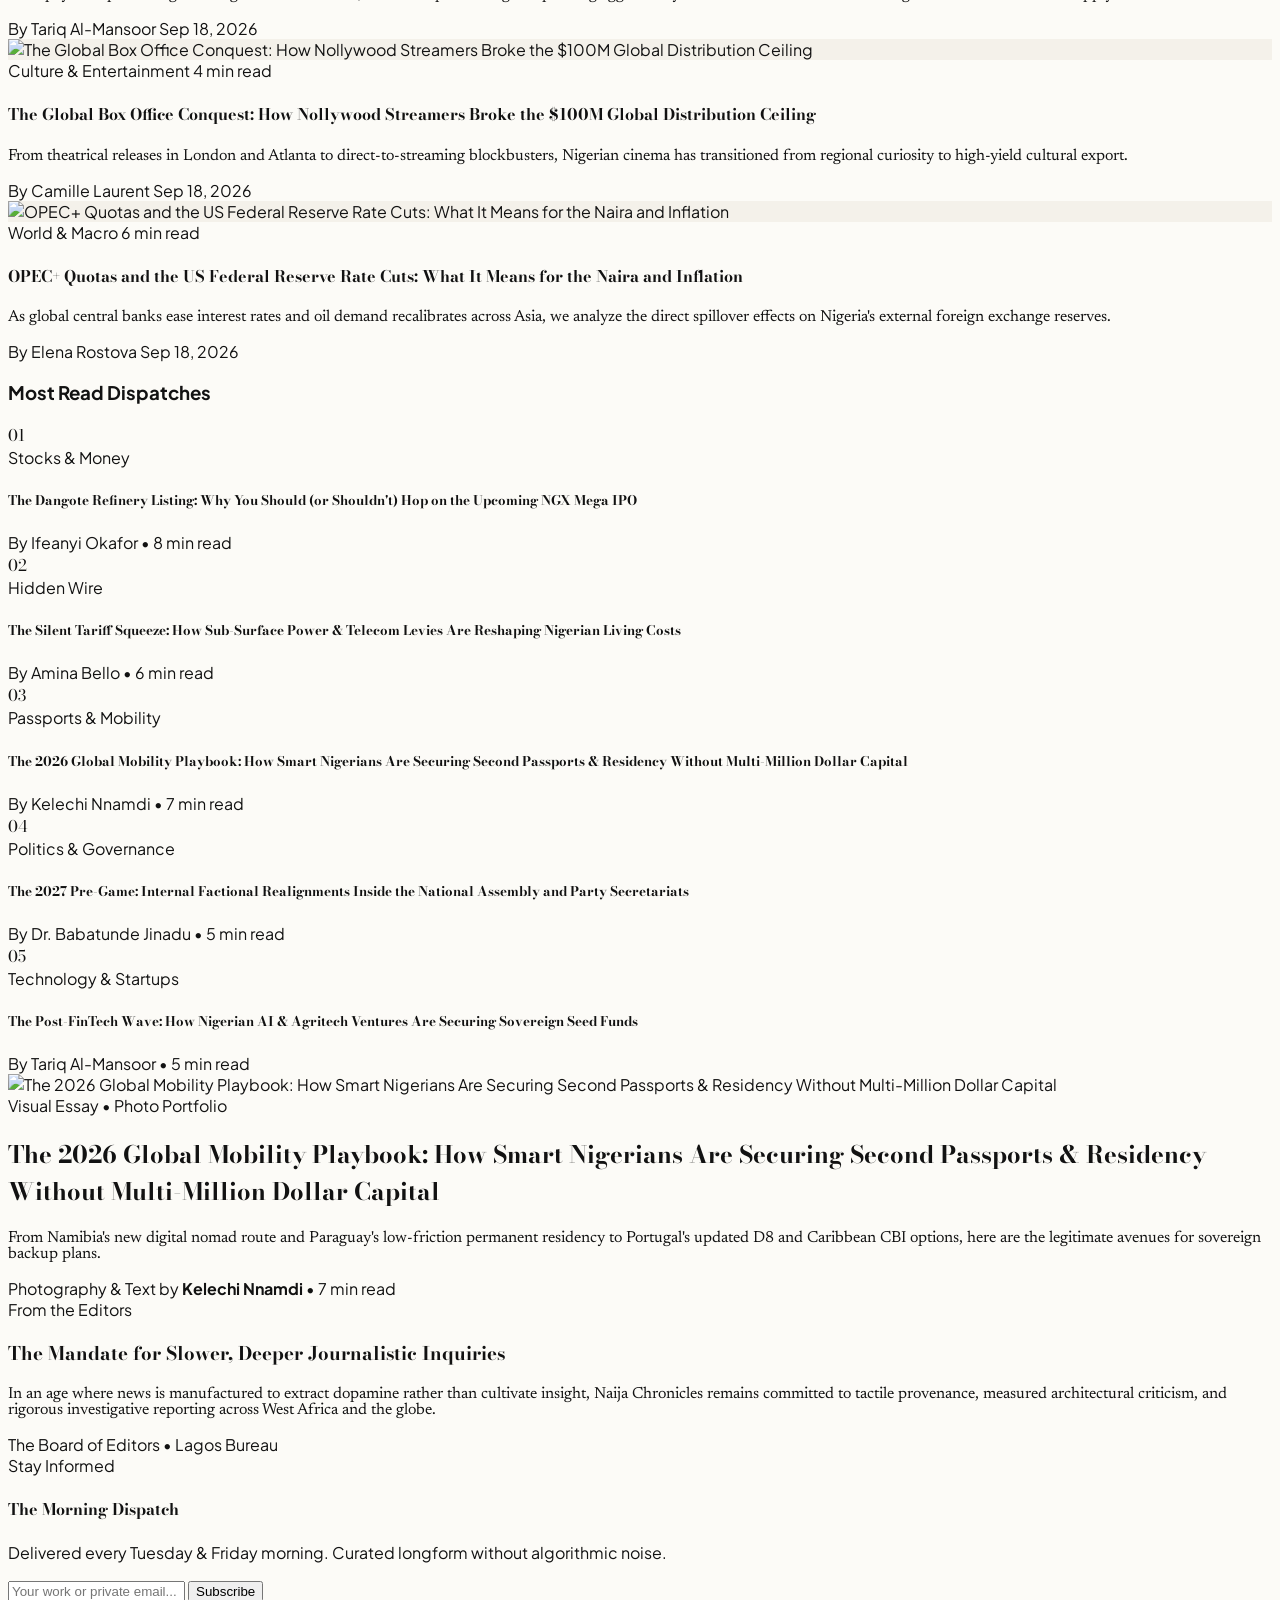
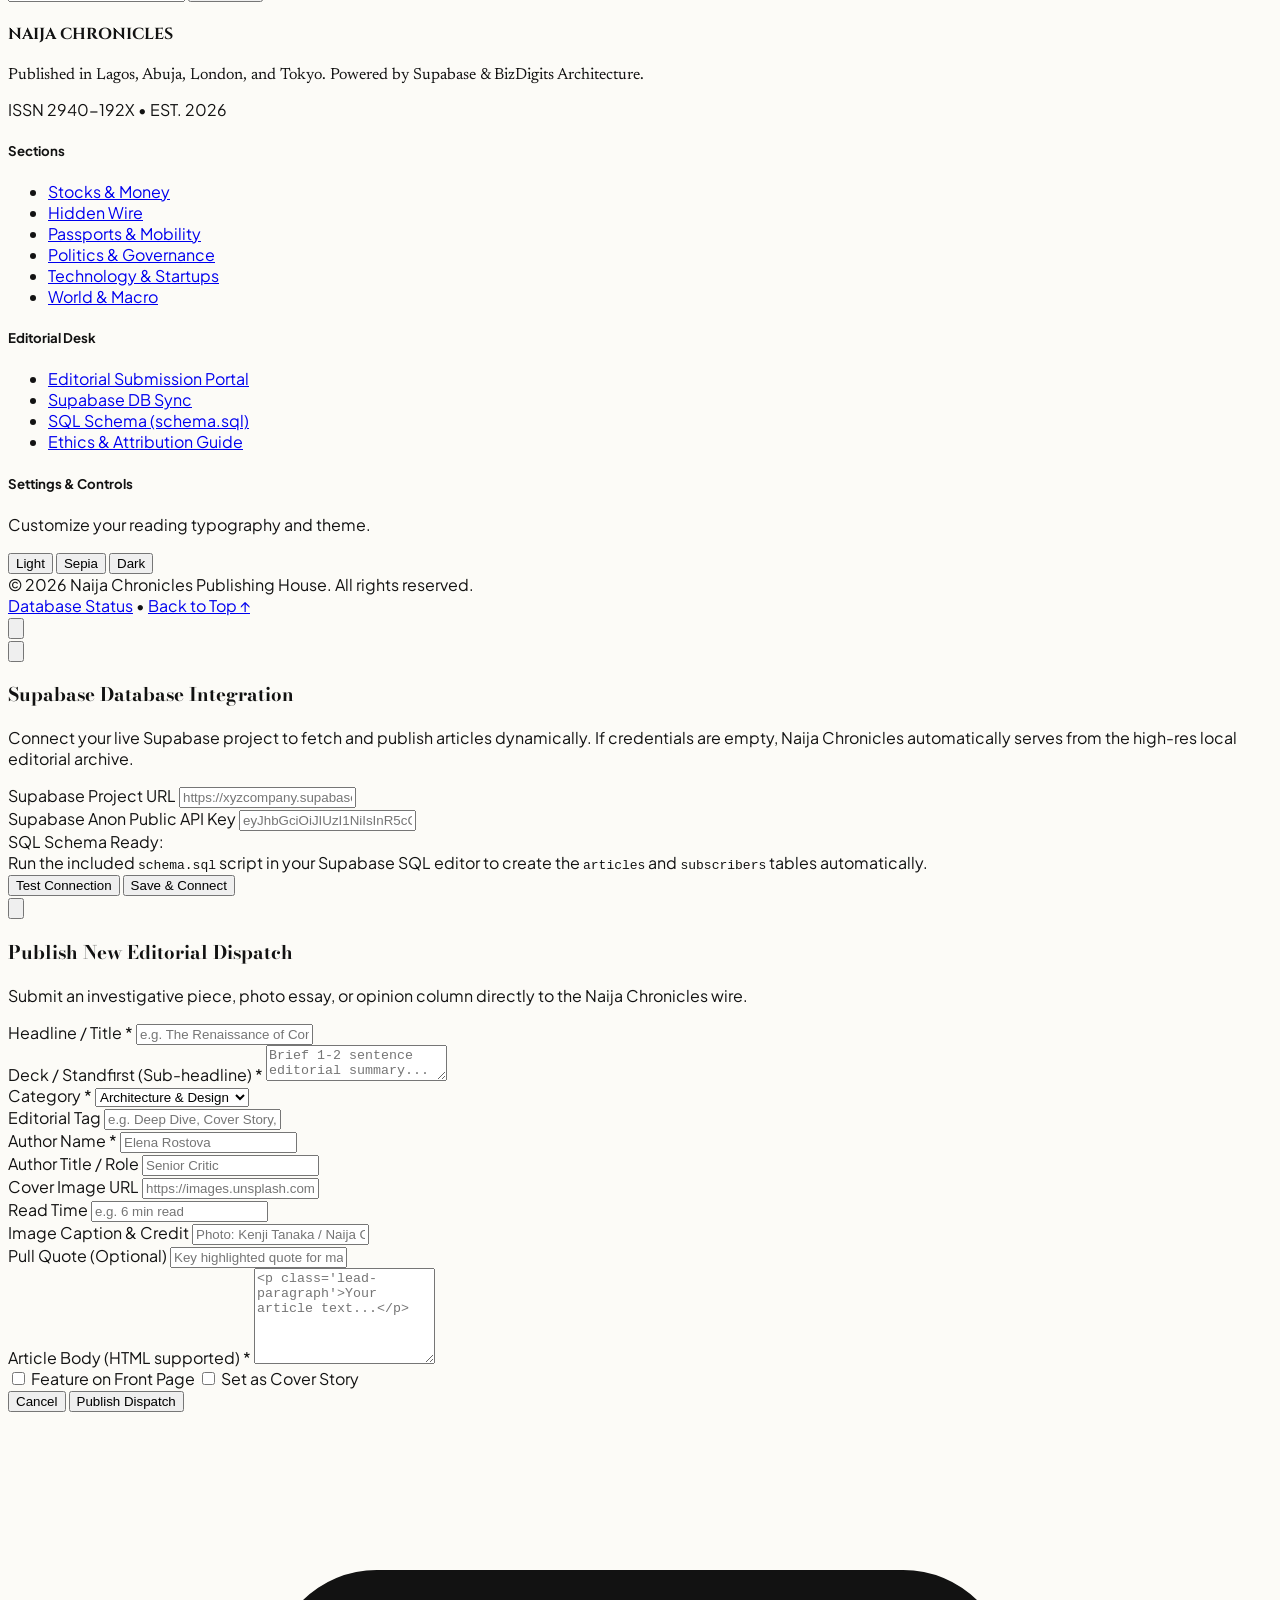
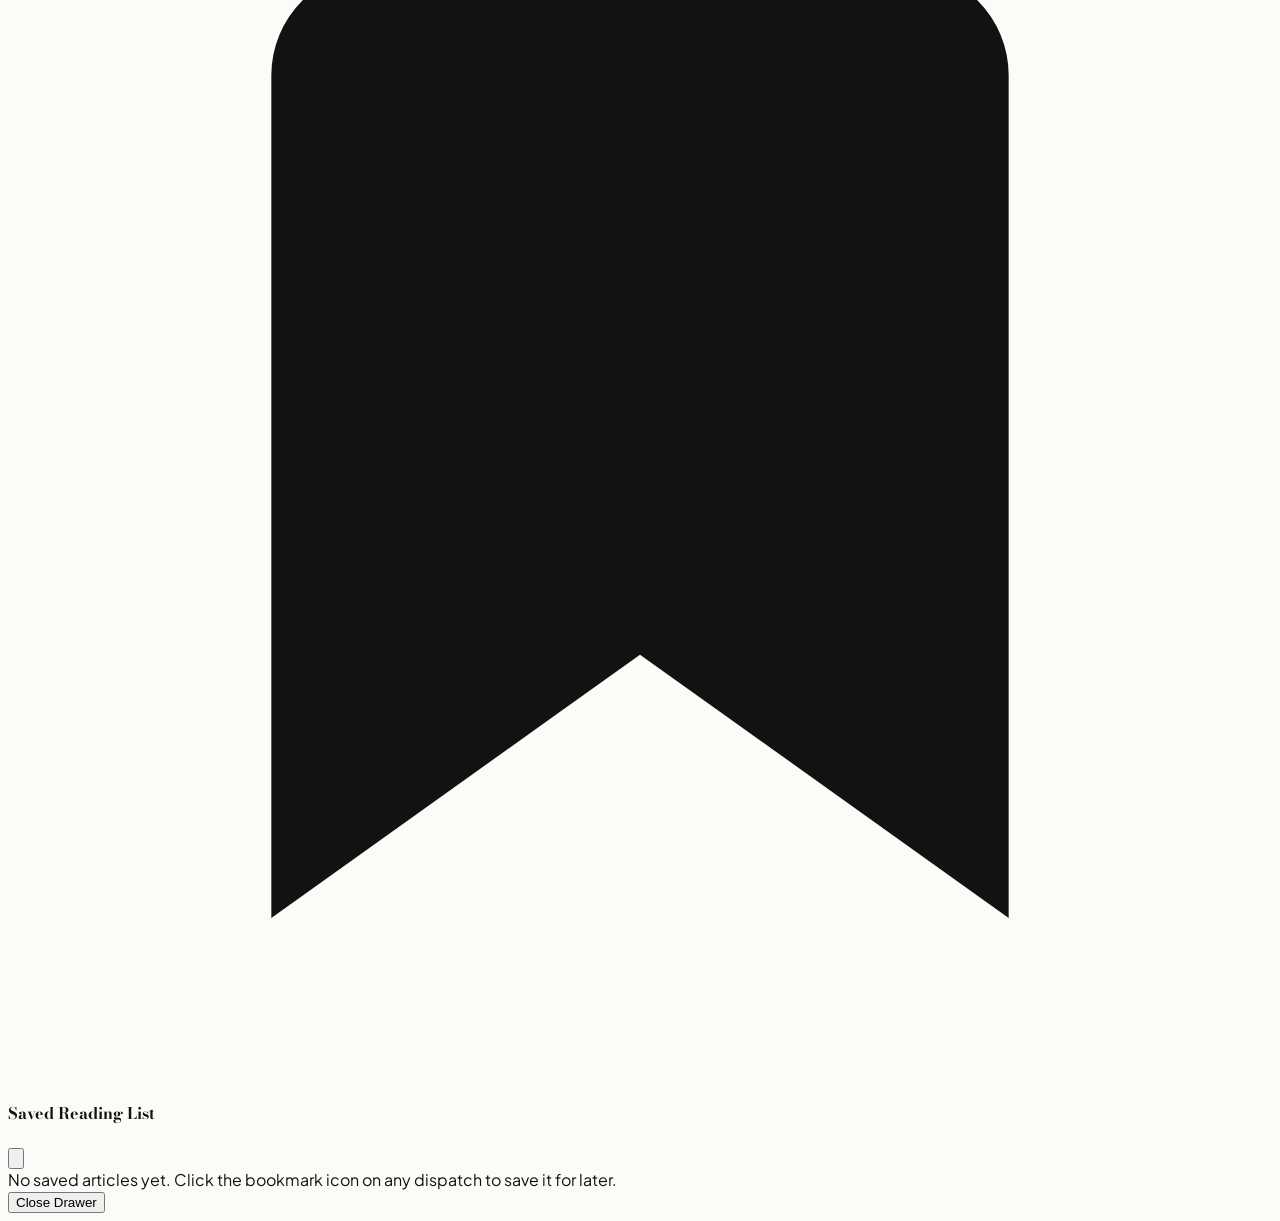
==== commit 6048a899: "feat(branding): update masthead & hero branding to Naija Chronicles" ====
--- a/index.html
+++ b/index.html
@@ -3,7 +3,7 @@
 <head>
   <meta charset="UTF-8" />
   <meta name="viewport" content="width=device-width, initial-scale=1.0" />
-  <title>NIGERIAN CHRONICLES — Journal of Design, Geopolitics & Thought</title>
+  <title>NAIJA CHRONICLES — Journal of Design, Geopolitics & Thought</title>
   <meta name="description" content="A high-editorial news outlet and digital magazine covering contemporary architecture, frontier science, global trade, and slow craft across Nigeria and the world." />
   
   <!-- Tailwind CSS -->
@@ -90,7 +90,7 @@
       </div>
       
       <h1 class="font-masthead text-4xl sm:text-6xl lg:text-7xl font-black tracking-tight text-stone-950 dark:text-stone-50 hover:opacity-90 transition-opacity">
-        <a href="#" onclick="selectCategory('all'); return false;">NIGERIAN CHRONICLES</a>
+        <a href="#" onclick="selectCategory('all'); return false;">NAIJA CHRONICLES</a>
       </h1>
 
       <div class="flex items-center justify-center gap-6 mt-3 text-xs font-body-serif italic text-stone-600 dark:text-stone-400">
@@ -148,7 +148,7 @@
     <!-- Loading Spinner -->
     <div id="loading-spinner" class="hidden text-center py-12">
       <div class="inline-block animate-spin rounded-full h-8 w-8 border-b-2 border-stone-900 dark:border-stone-100 mb-2"></div>
-      <div class="font-mono text-xs text-stone-500">Syncing with Nigerian Chronicles Bureau...</div>
+      <div class="font-mono text-xs text-stone-500">Syncing with Naija Chronicles Bureau...</div>
     </div>
 
     <!-- HERO EDITORIAL SECTION (Cover Story + Secondary Feature) -->
@@ -217,7 +217,7 @@
           The Mandate for Slower, Deeper Journalistic Inquiries
         </h3>
         <p class="font-body-serif text-base text-stone-600 dark:text-stone-300 leading-relaxed mb-4">
-          In an age where news is manufactured to extract dopamine rather than cultivate insight, Nigerian Chronicles remains committed to tactile provenance, measured architectural criticism, and rigorous investigative reporting across West Africa and the globe.
+          In an age where news is manufactured to extract dopamine rather than cultivate insight, Naija Chronicles remains committed to tactile provenance, measured architectural criticism, and rigorous investigative reporting across West Africa and the globe.
         </p>
         <div class="font-sans text-xs font-semibold text-stone-800 dark:text-stone-200">
           The Board of Editors • Lagos Bureau
@@ -251,7 +251,7 @@
     <div class="max-w-7xl mx-auto px-4 sm:px-6 lg:px-8 py-12">
       <div class="grid grid-cols-1 md:grid-cols-4 gap-8 mb-8">
         <div>
-          <h4 class="font-masthead text-xl font-black mb-3">NIGERIAN CHRONICLES</h4>
+          <h4 class="font-masthead text-xl font-black mb-3">NAIJA CHRONICLES</h4>
           <p class="font-body-serif text-xs text-stone-600 dark:text-stone-400 leading-relaxed mb-4">
             Published in Lagos, Abuja, London, and Tokyo. Powered by Supabase & BizDigits Architecture.
           </p>
@@ -292,7 +292,7 @@
       </div>
 
       <div class="border-t border-stone-200 dark:border-stone-800 pt-6 flex flex-col sm:flex-row items-center justify-between text-xs font-mono text-stone-500">
-        <div>© 2026 Nigerian Chronicles Publishing House. All rights reserved.</div>
+        <div>© 2026 Naija Chronicles Publishing House. All rights reserved.</div>
         <div class="flex items-center gap-4 mt-2 sm:mt-0">
           <a href="#" onclick="openSupabaseModal(); return false;" class="hover:underline">Database Status</a>
           <span>•</span>
@@ -337,7 +337,7 @@
         <h3 class="font-display text-2xl font-bold">Supabase Database Integration</h3>
       </div>
       <p class="text-xs text-stone-600 dark:text-stone-400 mb-6 font-sans">
-        Connect your live Supabase project to fetch and publish articles dynamically. If credentials are empty, Nigerian Chronicles automatically serves from the high-res local editorial archive.
+        Connect your live Supabase project to fetch and publish articles dynamically. If credentials are empty, Naija Chronicles automatically serves from the high-res local editorial archive.
       </p>
 
       <div class="space-y-4">
@@ -390,7 +390,7 @@
         <h3 class="font-display text-2xl font-bold">Publish New Editorial Dispatch</h3>
       </div>
       <p class="text-xs text-stone-600 dark:text-stone-400 mb-6 font-sans">
-        Submit an investigative piece, photo essay, or opinion column directly to the Nigerian Chronicles wire.
+        Submit an investigative piece, photo essay, or opinion column directly to the Naija Chronicles wire.
       </p>
 
       <form onsubmit="handlePublishArticle(event)" class="space-y-4">
@@ -444,7 +444,7 @@
 
         <div>
           <label class="block text-xs font-mono uppercase tracking-wider text-stone-500 mb-1">Image Caption & Credit</label>
-          <input name="image_caption" placeholder="Photo: Kenji Tanaka / Nigerian Chronicles." class="w-full px-3.5 py-2 text-xs font-sans rounded border border-stone-300 dark:border-stone-700 bg-white dark:bg-stone-900 text-stone-900 dark:text-stone-100" />
+          <input name="image_caption" placeholder="Photo: Kenji Tanaka / Naija Chronicles." class="w-full px-3.5 py-2 text-xs font-sans rounded border border-stone-300 dark:border-stone-700 bg-white dark:bg-stone-900 text-stone-900 dark:text-stone-100" />
         </div>
 
         <div>
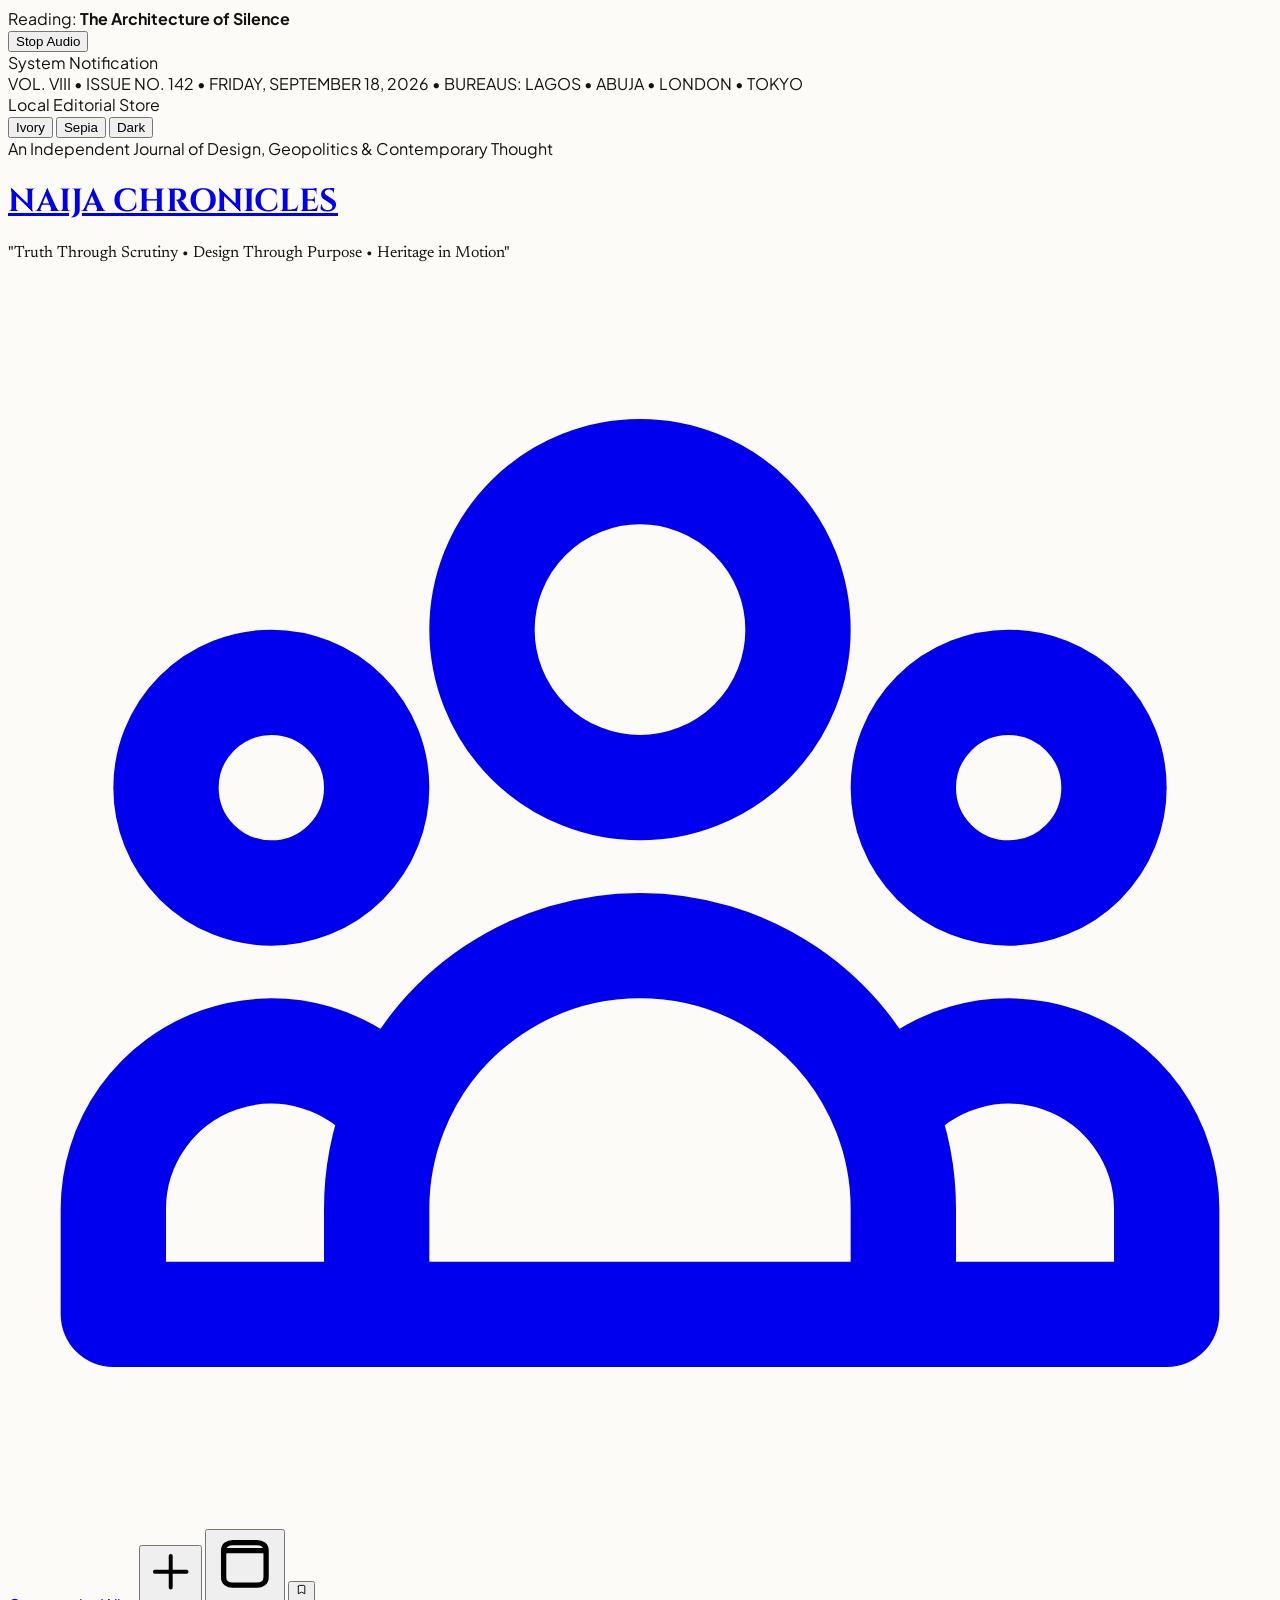
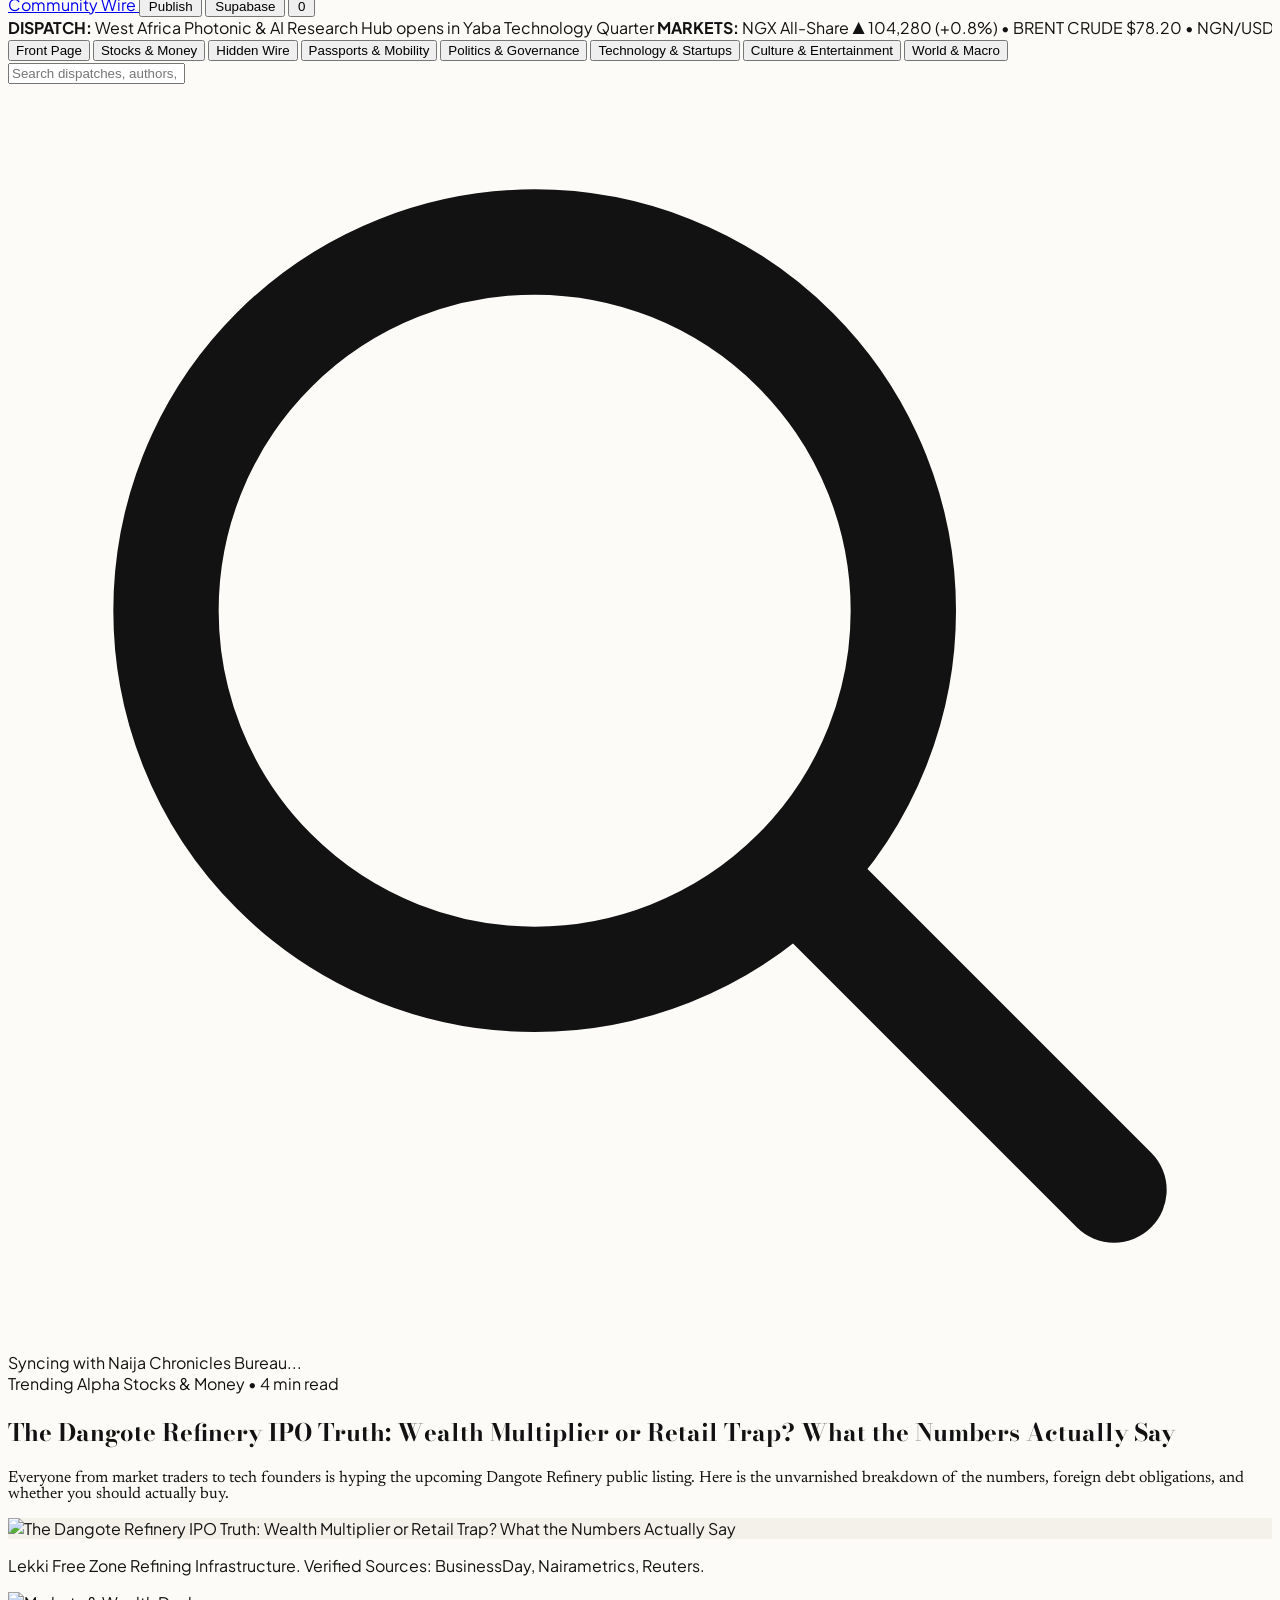
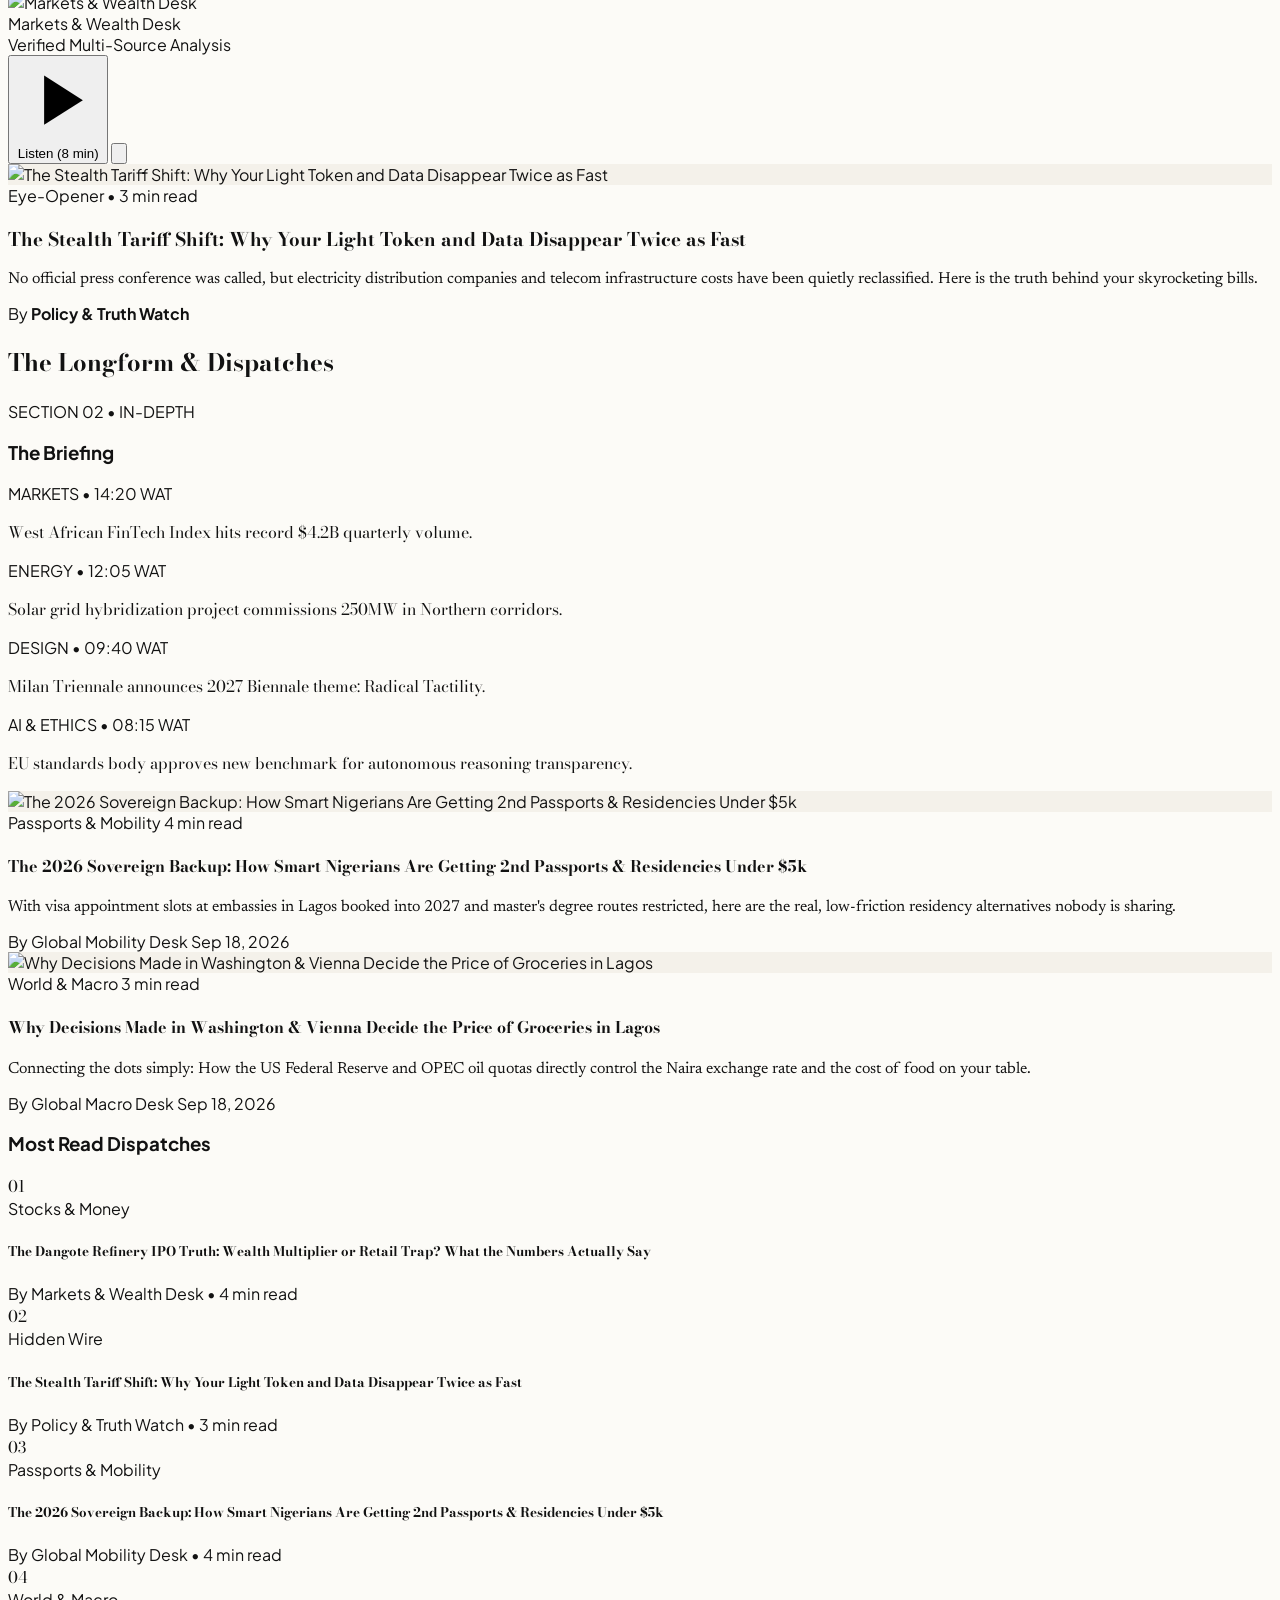
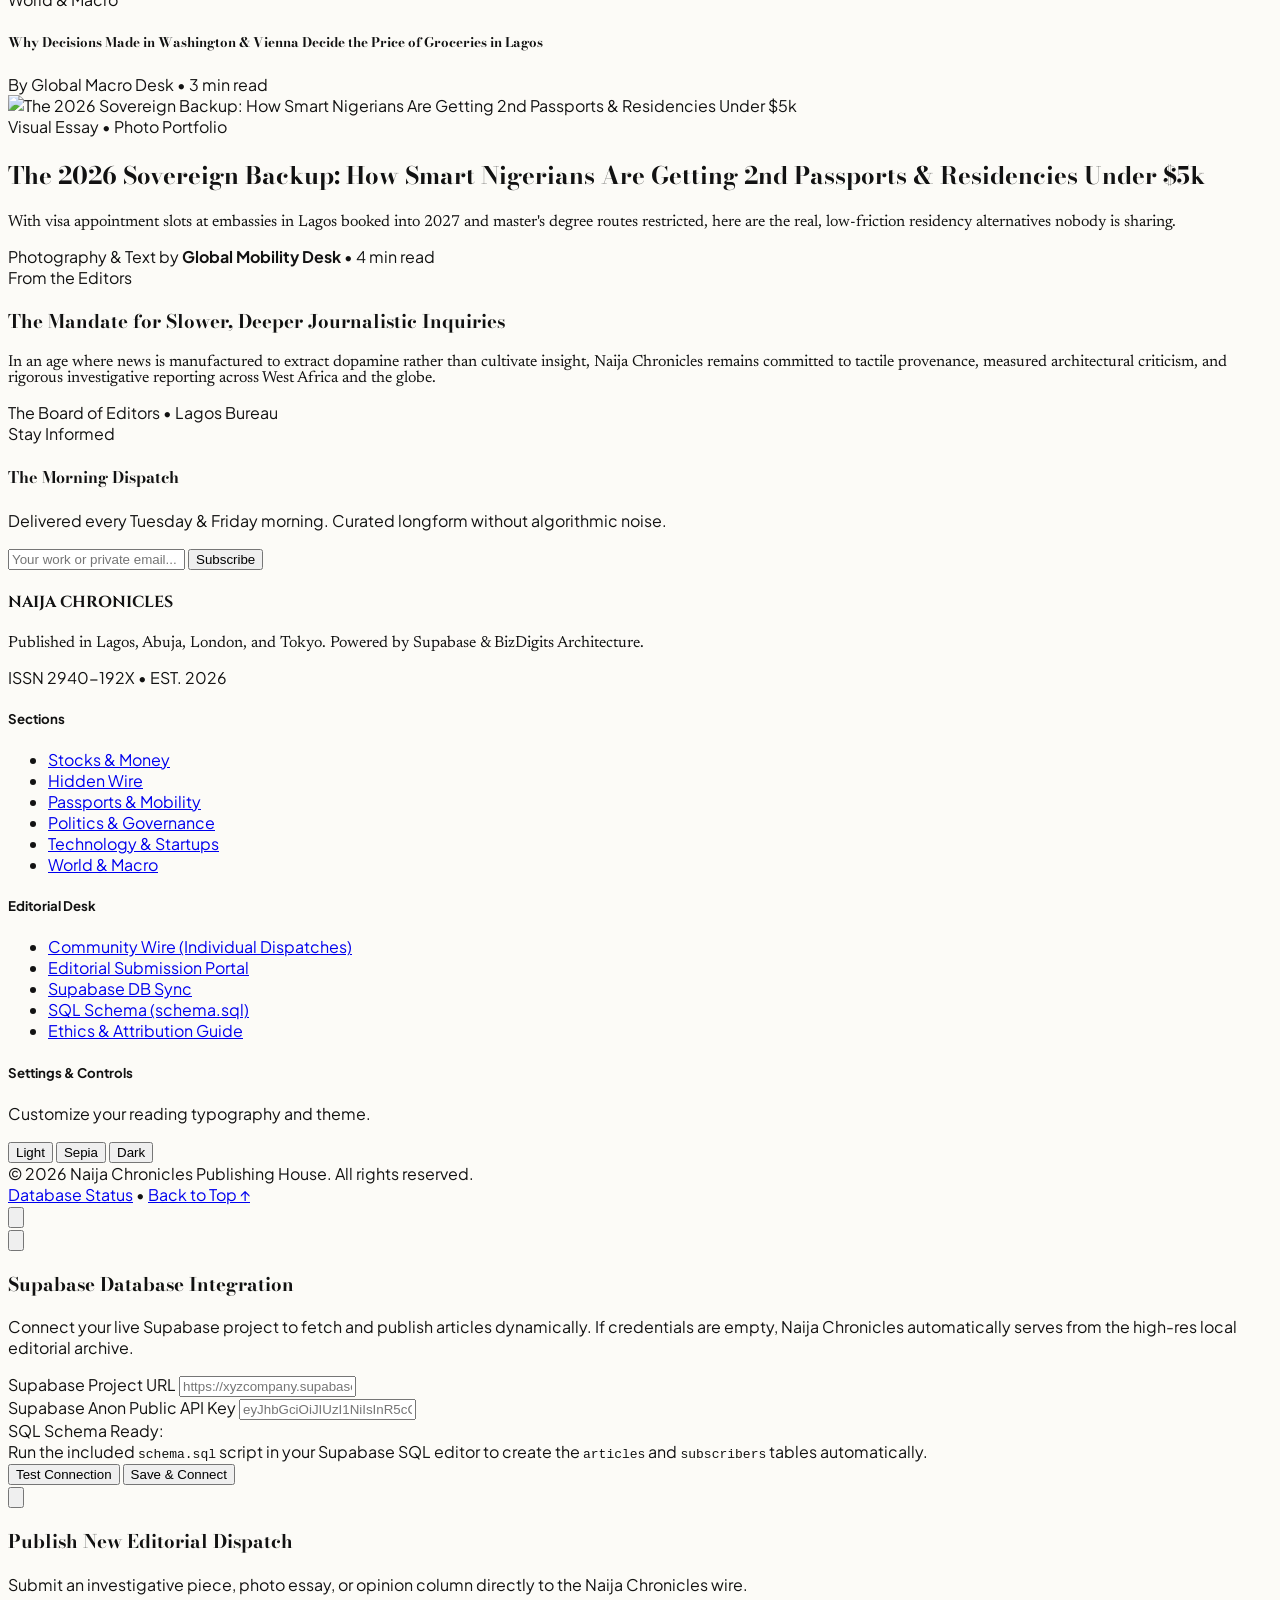
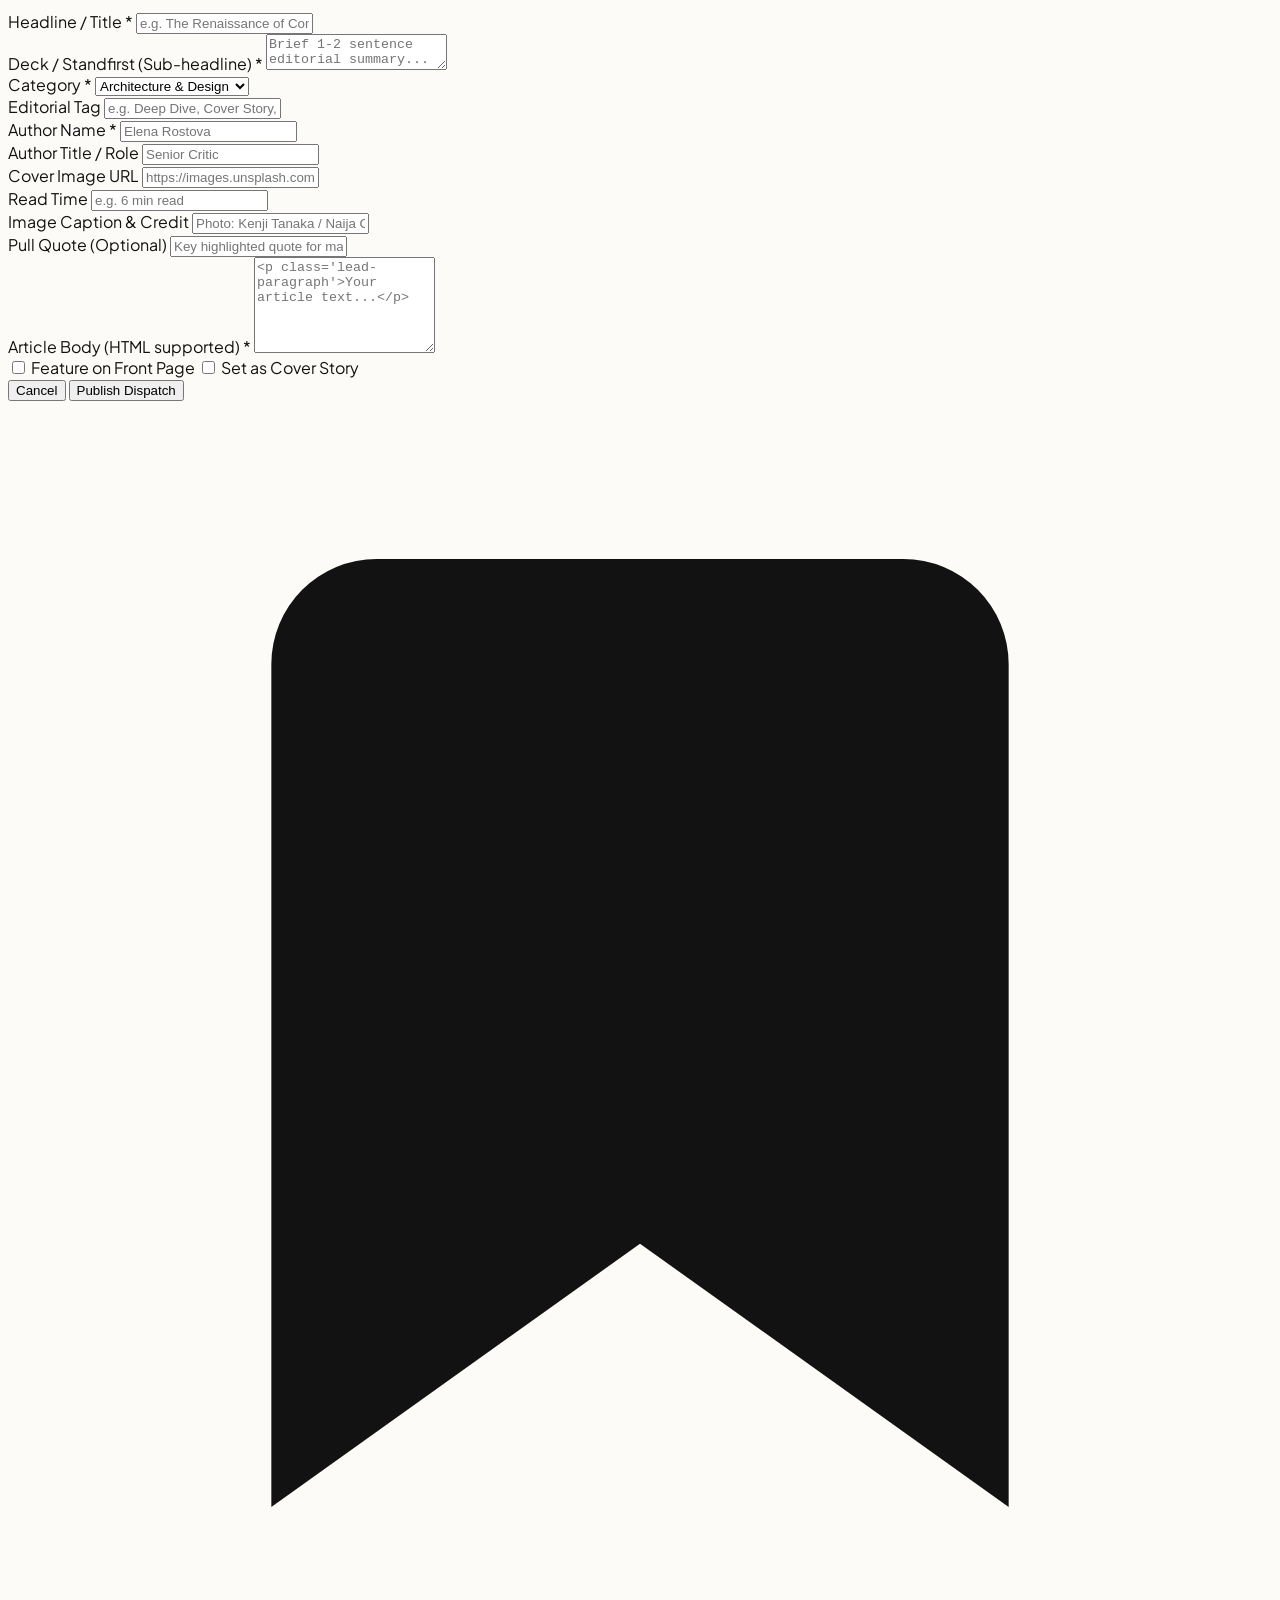
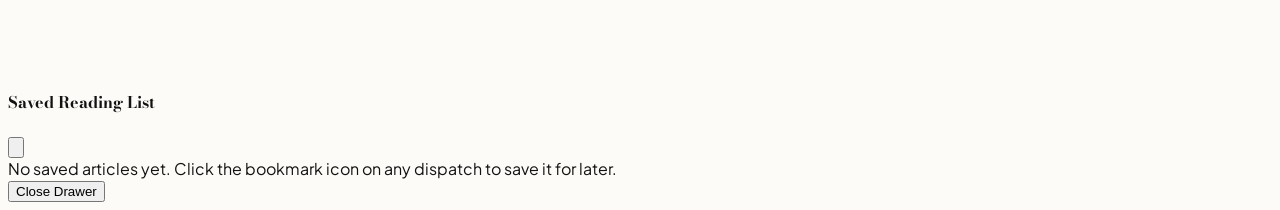
==== commit 2d52d413: "feat: add dedicated community dispatches page for individual published articles" ====
--- a/index.html
+++ b/index.html
@@ -99,6 +99,10 @@
 
       <!-- Quick Action Controls -->
       <div class="absolute right-4 sm:right-8 top-1/2 -translate-y-1/2 hidden md:flex items-center gap-3">
+        <a href="community.html" class="inline-flex items-center gap-1.5 px-3 py-1.5 rounded text-xs font-mono font-bold uppercase tracking-wider bg-red-700 text-white hover:bg-red-800 transition-colors shadow-sm">
+          <svg class="w-3.5 h-3.5" fill="none" stroke="currentColor" viewBox="0 0 24 24"><path stroke-linecap="round" stroke-linejoin="round" stroke-width="2" d="M17 20h5v-2a3 3 0 00-5.356-1.857M17 20H7m10 0v-2c0-.656-.126-1.283-.356-1.857M7 20H2v-2a3 3 0 015.356-1.857M7 20v-2c0-.656.126-1.283.356-1.857m0 0a5.002 5.002 0 019.288 0M15 7a3 3 0 11-6 0 3 3 0 016 0zm6 3a2 2 0 11-4 0 2 2 0 014 0zM7 10a2 2 0 11-4 0 2 2 0 014 0z"/></svg> Community Wire
+        </a>
+
         <button onclick="openPublishModal()" class="inline-flex items-center gap-1.5 px-3 py-1.5 rounded text-xs font-mono font-medium bg-neutral-900 text-white dark:bg-stone-100 dark:text-neutral-900 hover:bg-neutral-800 transition-colors shadow-sm">
           <svg class="w-3.5 h-3.5" fill="none" stroke="currentColor" viewBox="0 0 24 24"><path stroke-linecap="round" stroke-linejoin="round" stroke-width="2" d="M12 4v16m8-8H4"/></svg> Publish
         </button>
@@ -273,6 +277,7 @@
         <div>
           <h5 class="font-mono text-xs font-bold uppercase tracking-wider mb-3">Editorial Desk</h5>
           <ul class="space-y-2 text-xs font-sans text-stone-600 dark:text-stone-400">
+            <li><a href="community.html" class="text-red-700 dark:text-red-400 font-bold hover:underline">Community Wire (Individual Dispatches)</a></li>
             <li><a href="#" onclick="openPublishModal(); return false;" class="hover:text-red-600">Editorial Submission Portal</a></li>
             <li><a href="#" onclick="openSupabaseModal(); return false;" class="hover:text-red-600">Supabase DB Sync</a></li>
             <li><a href="schema.sql" target="_blank" class="hover:text-red-600">SQL Schema (schema.sql)</a></li>
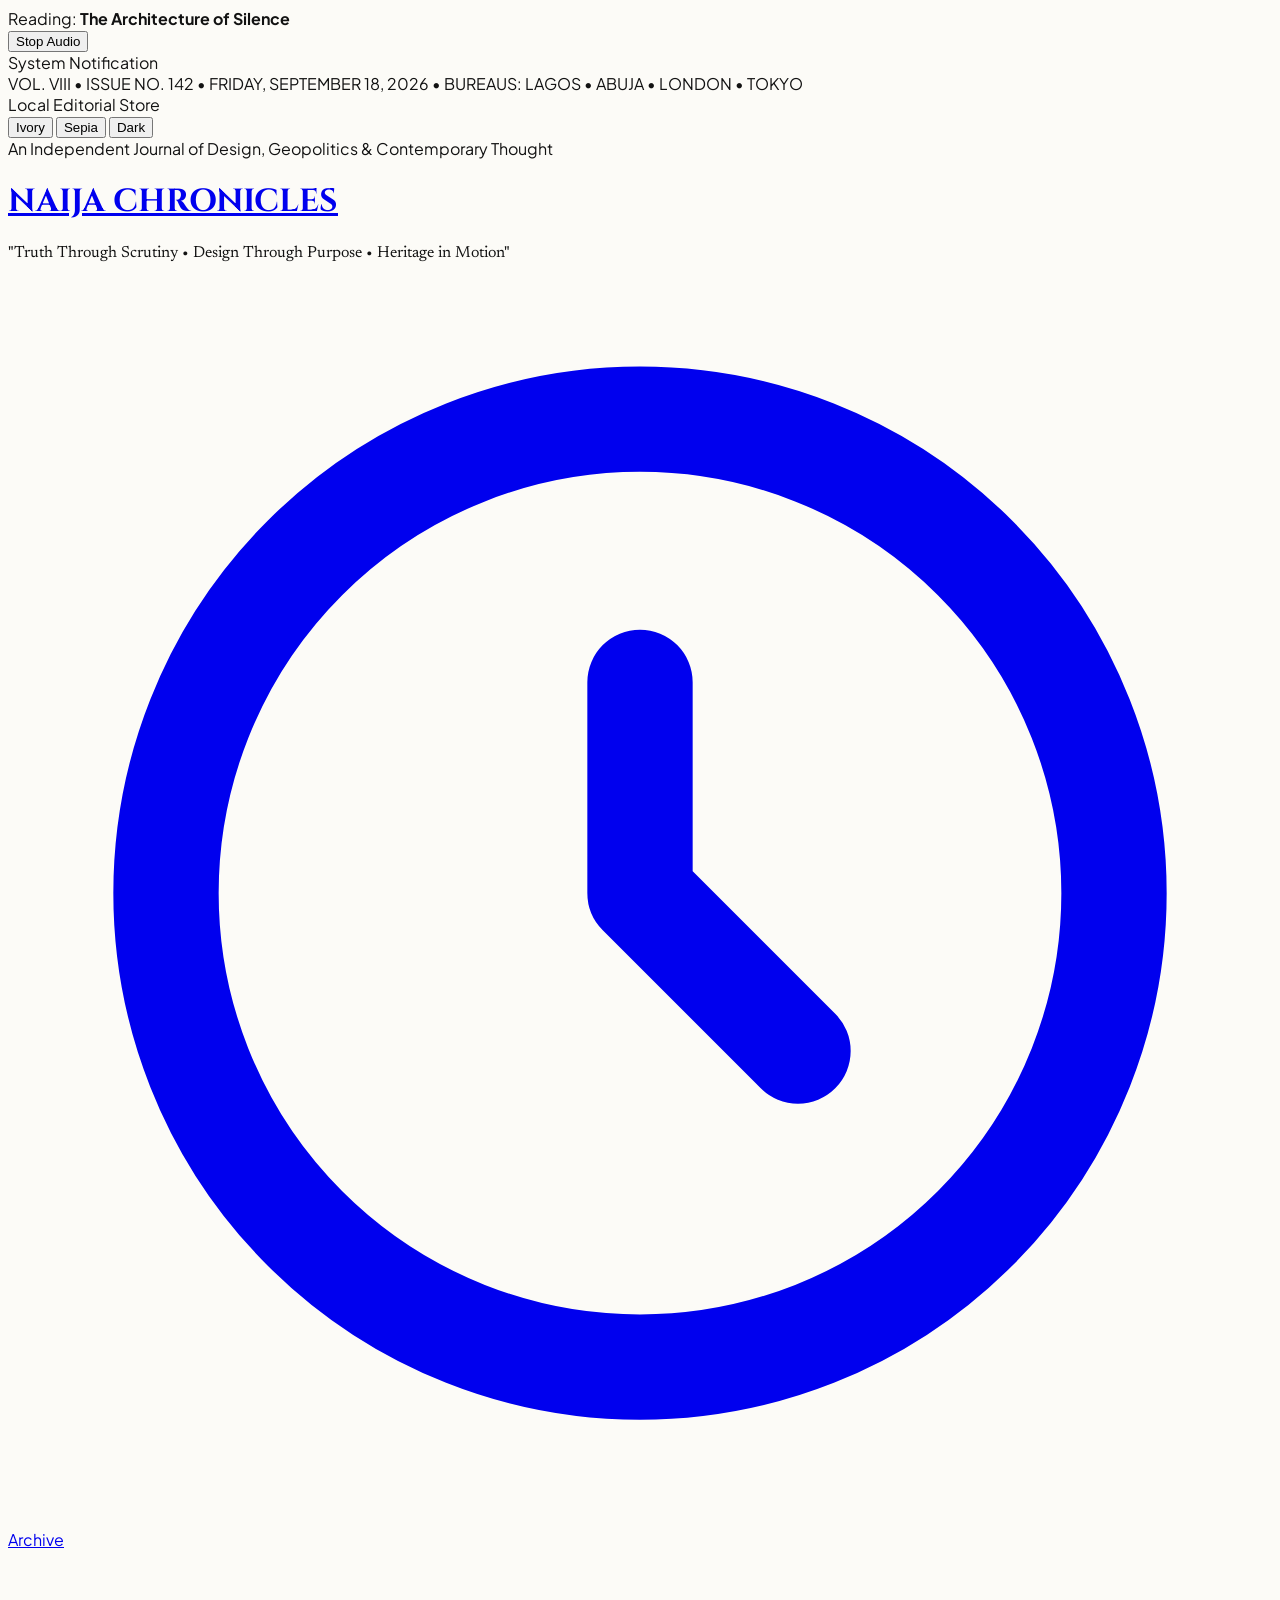
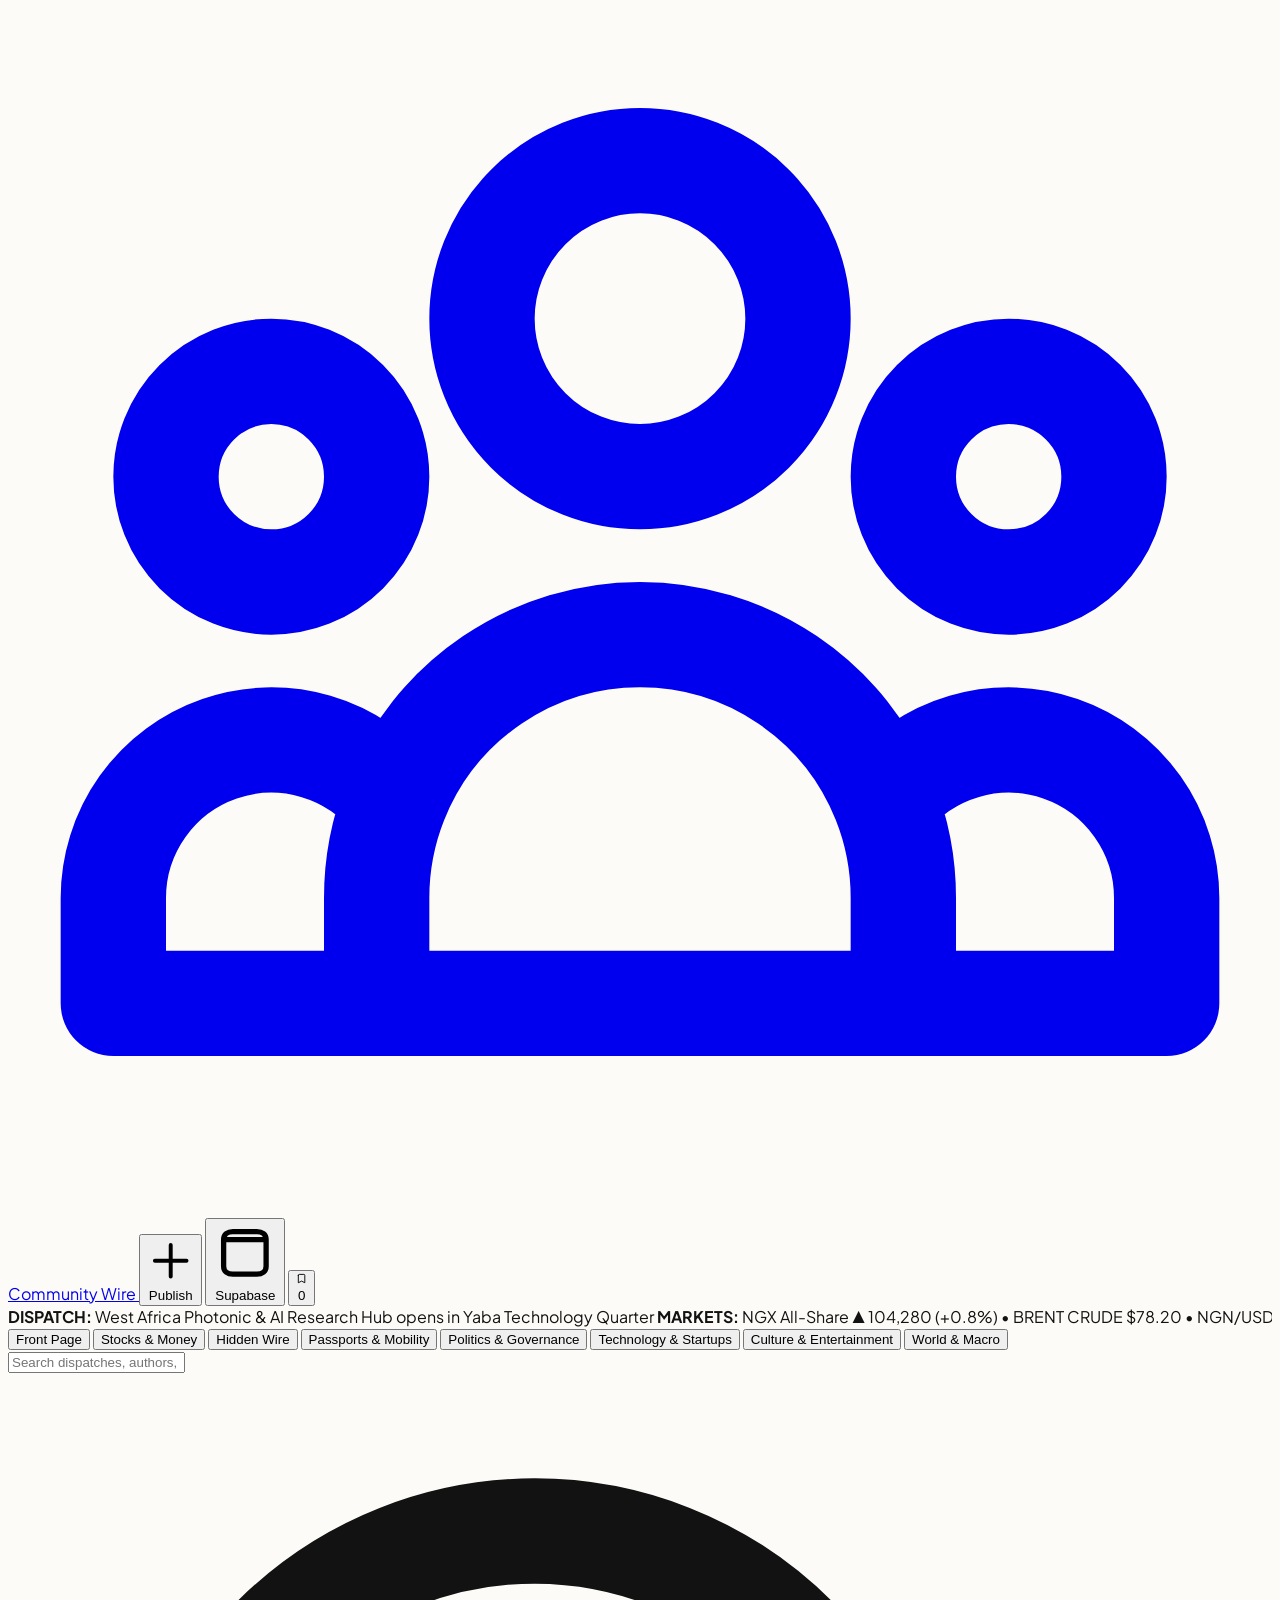
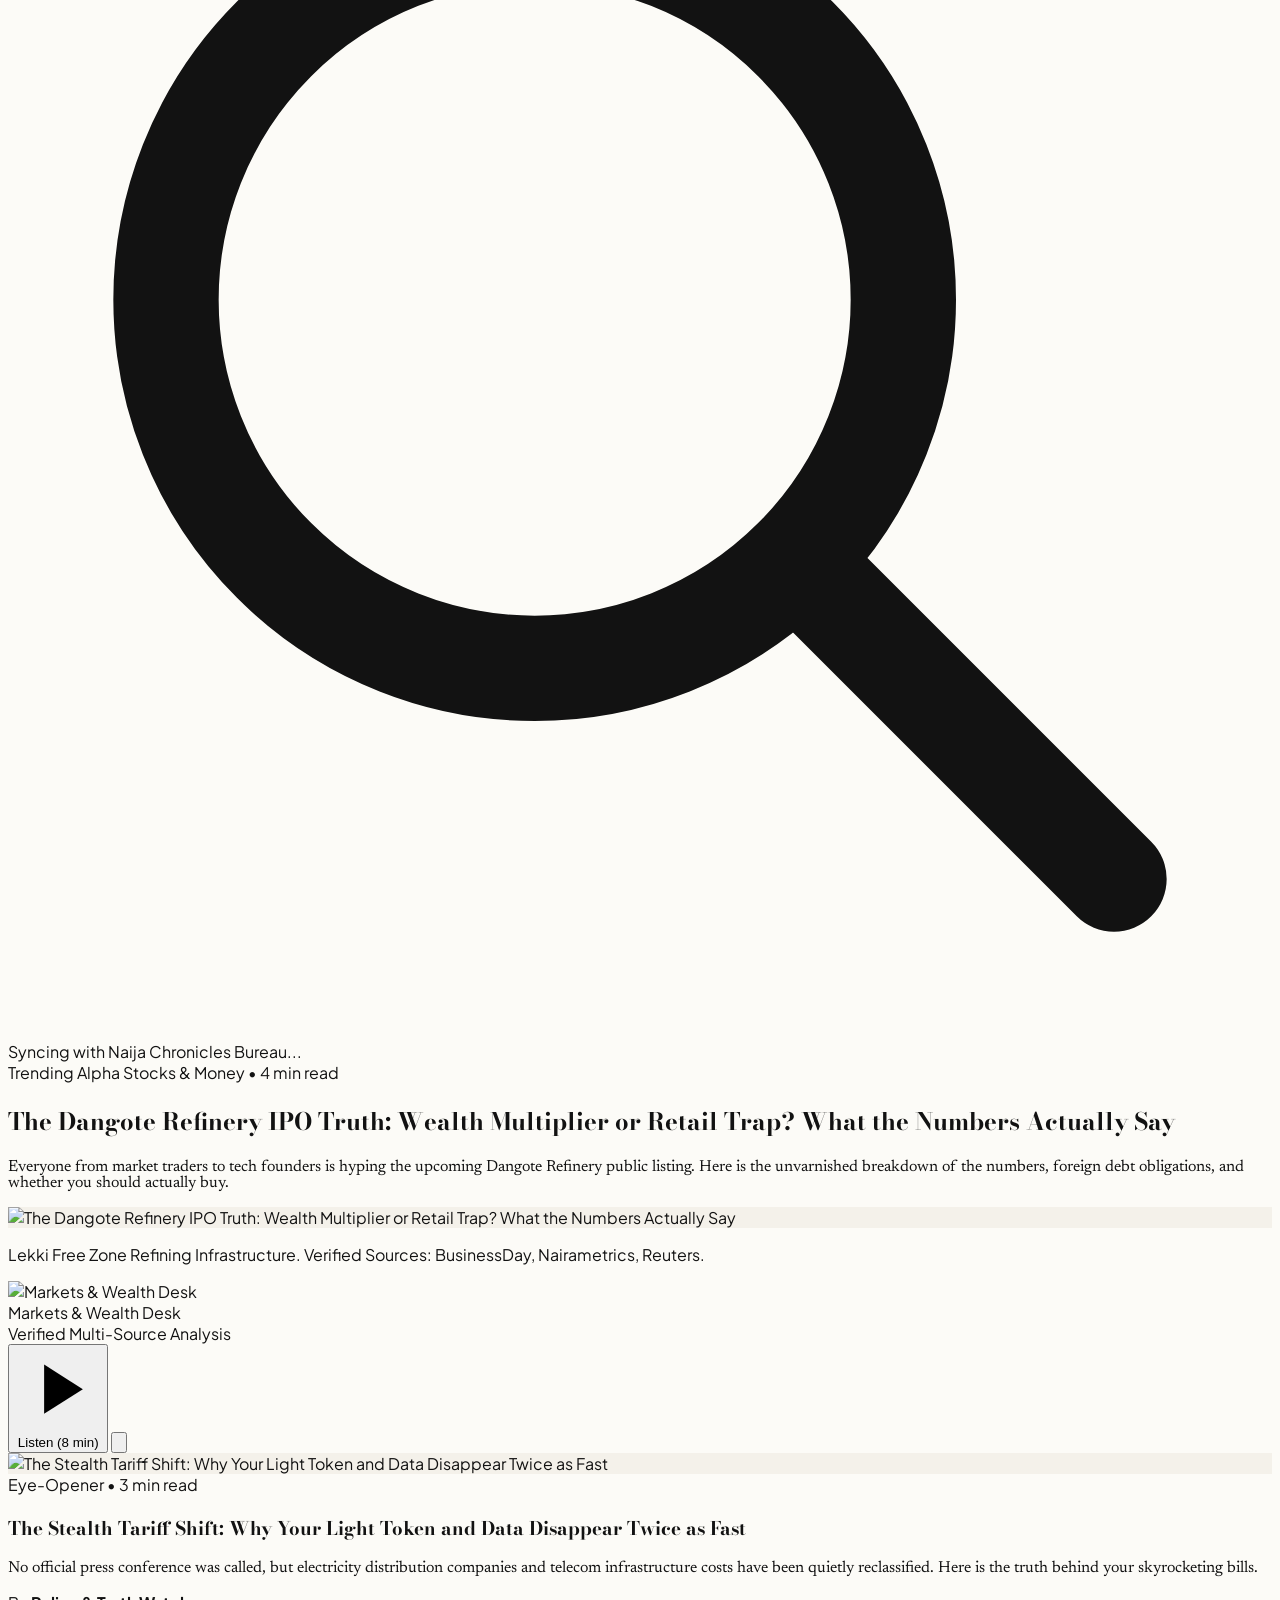
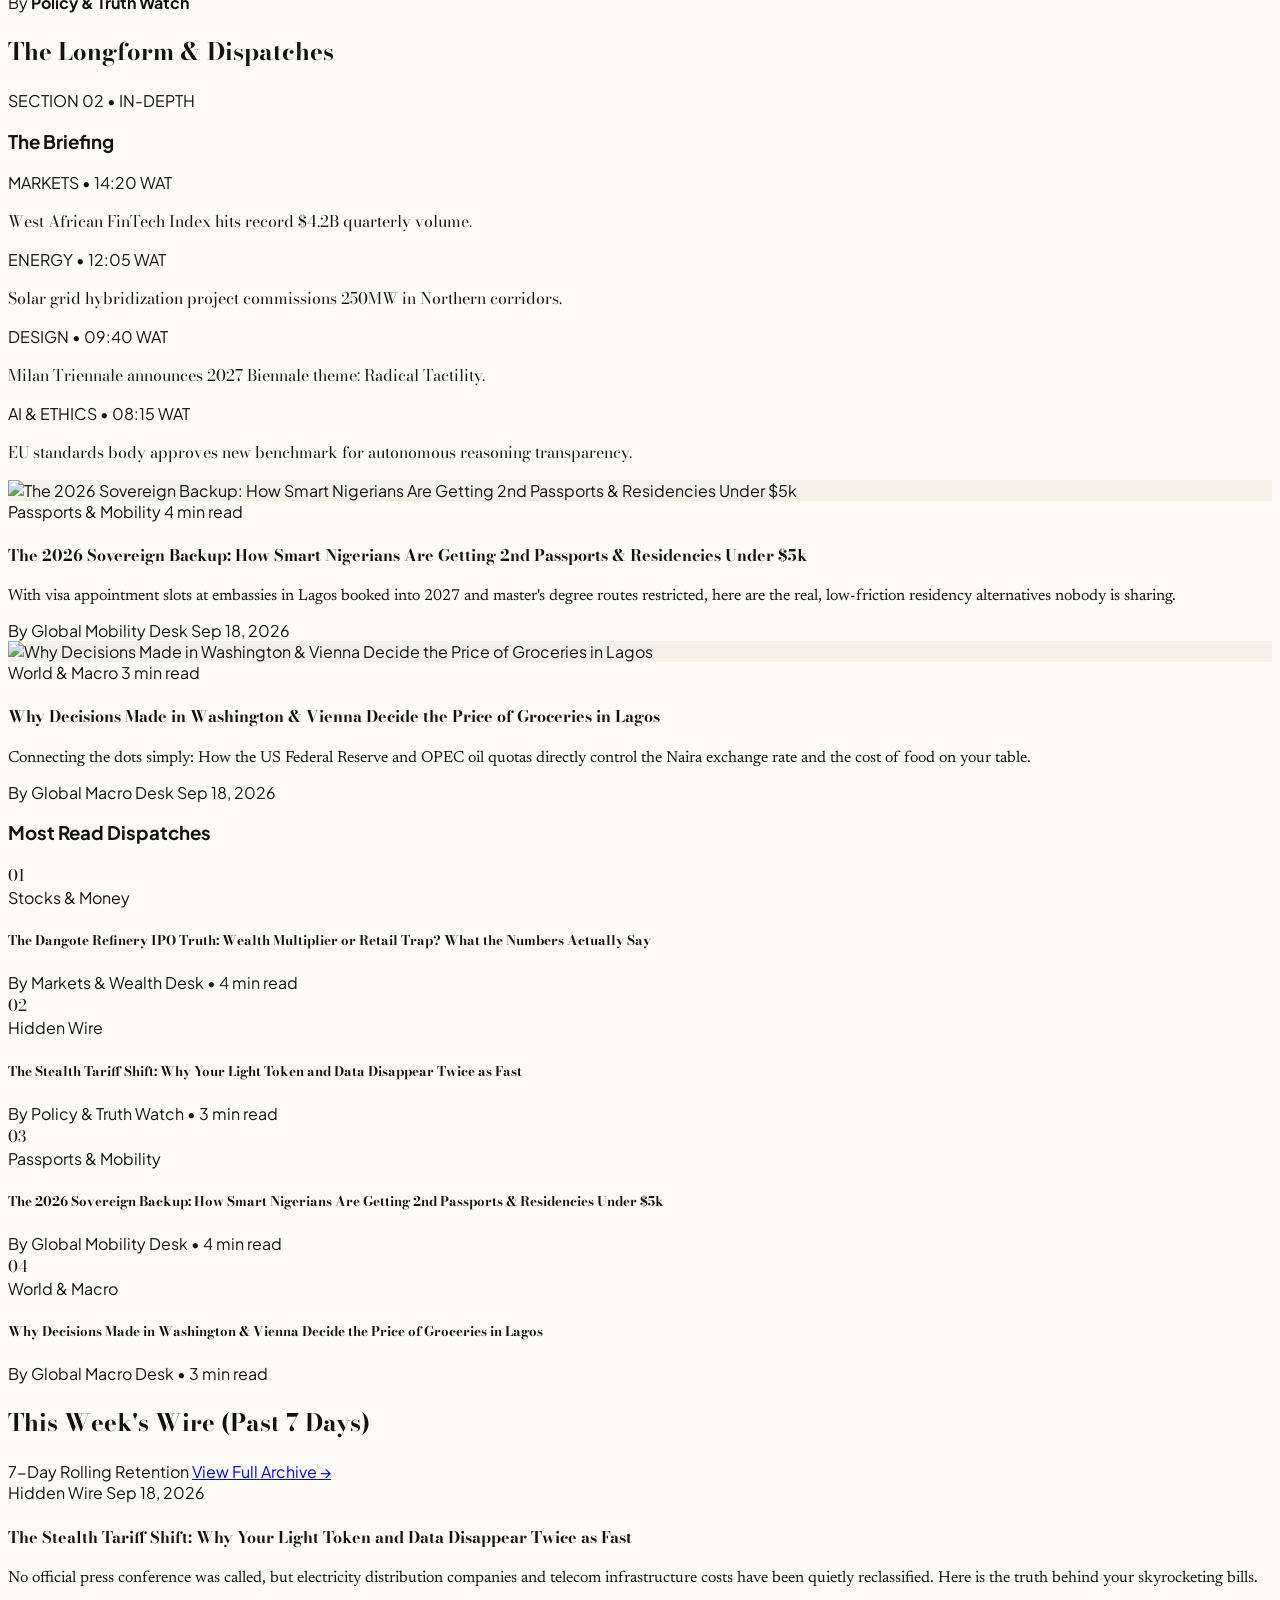
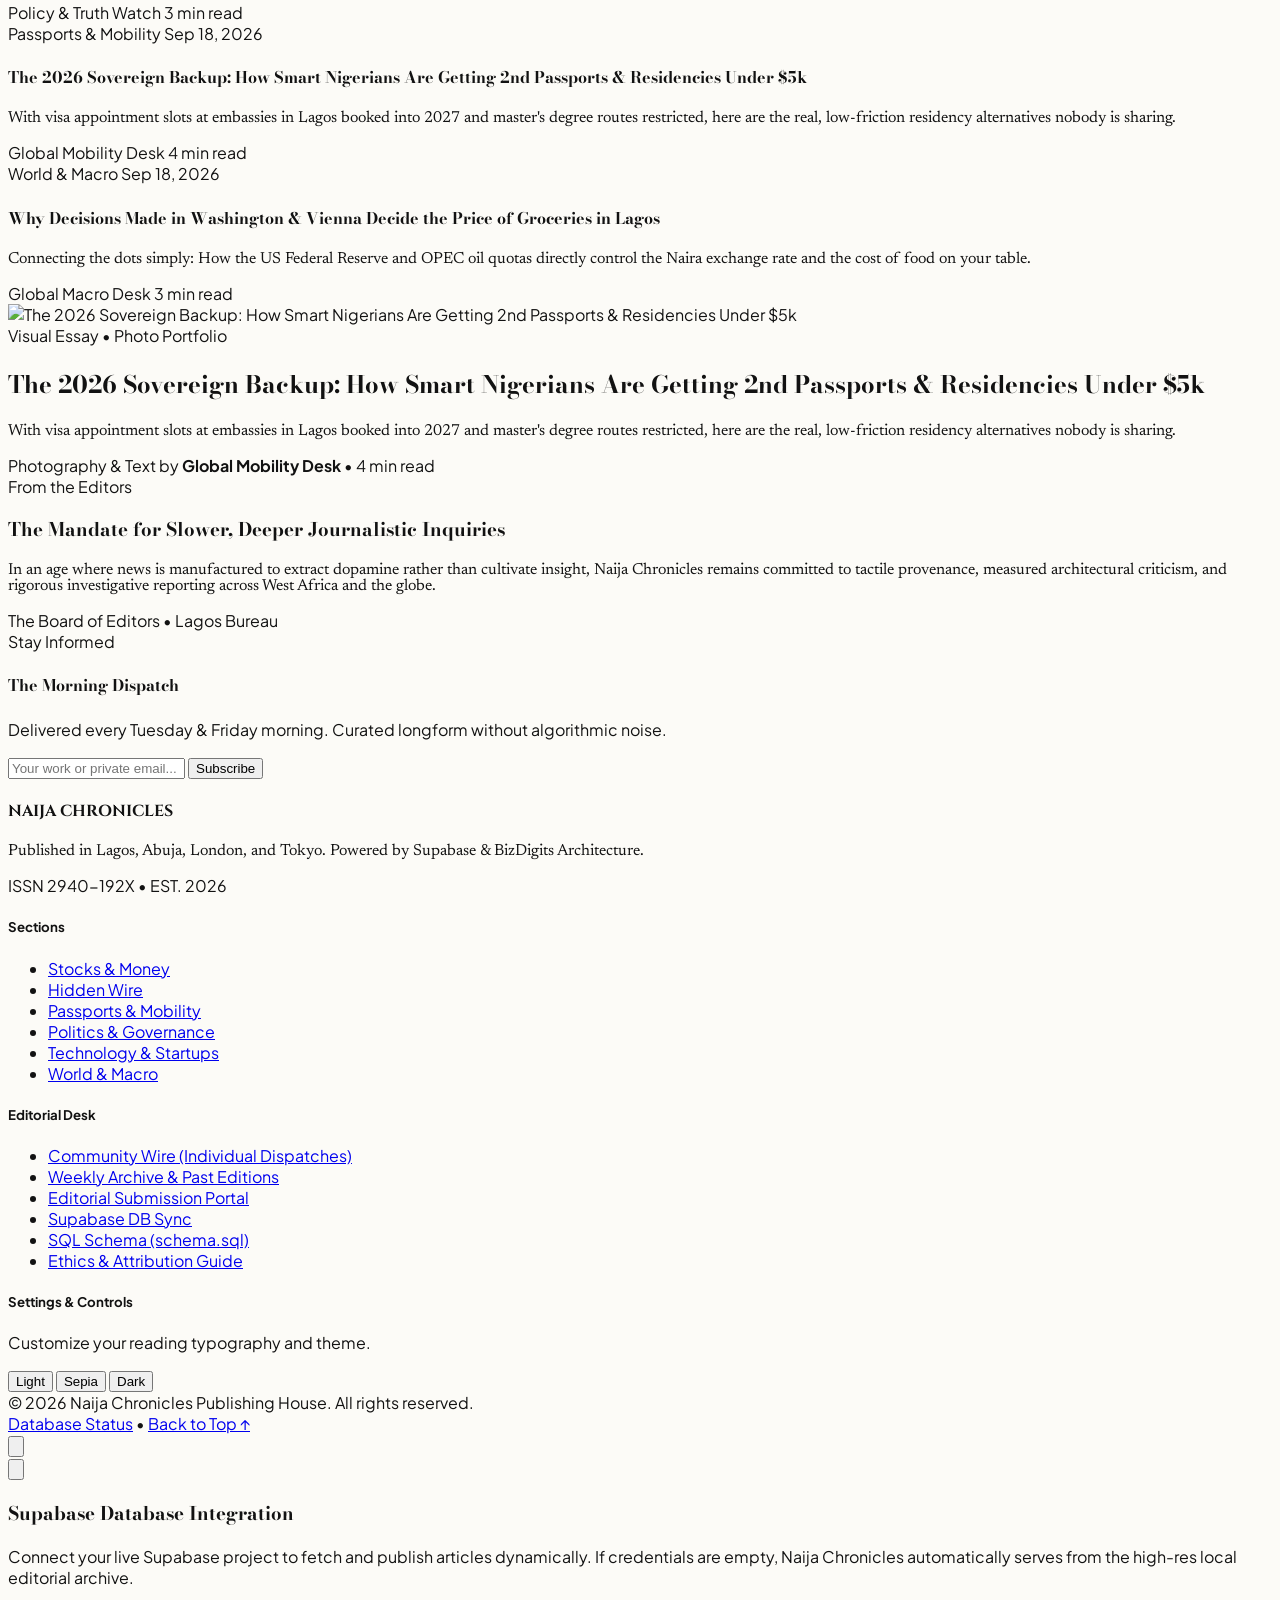
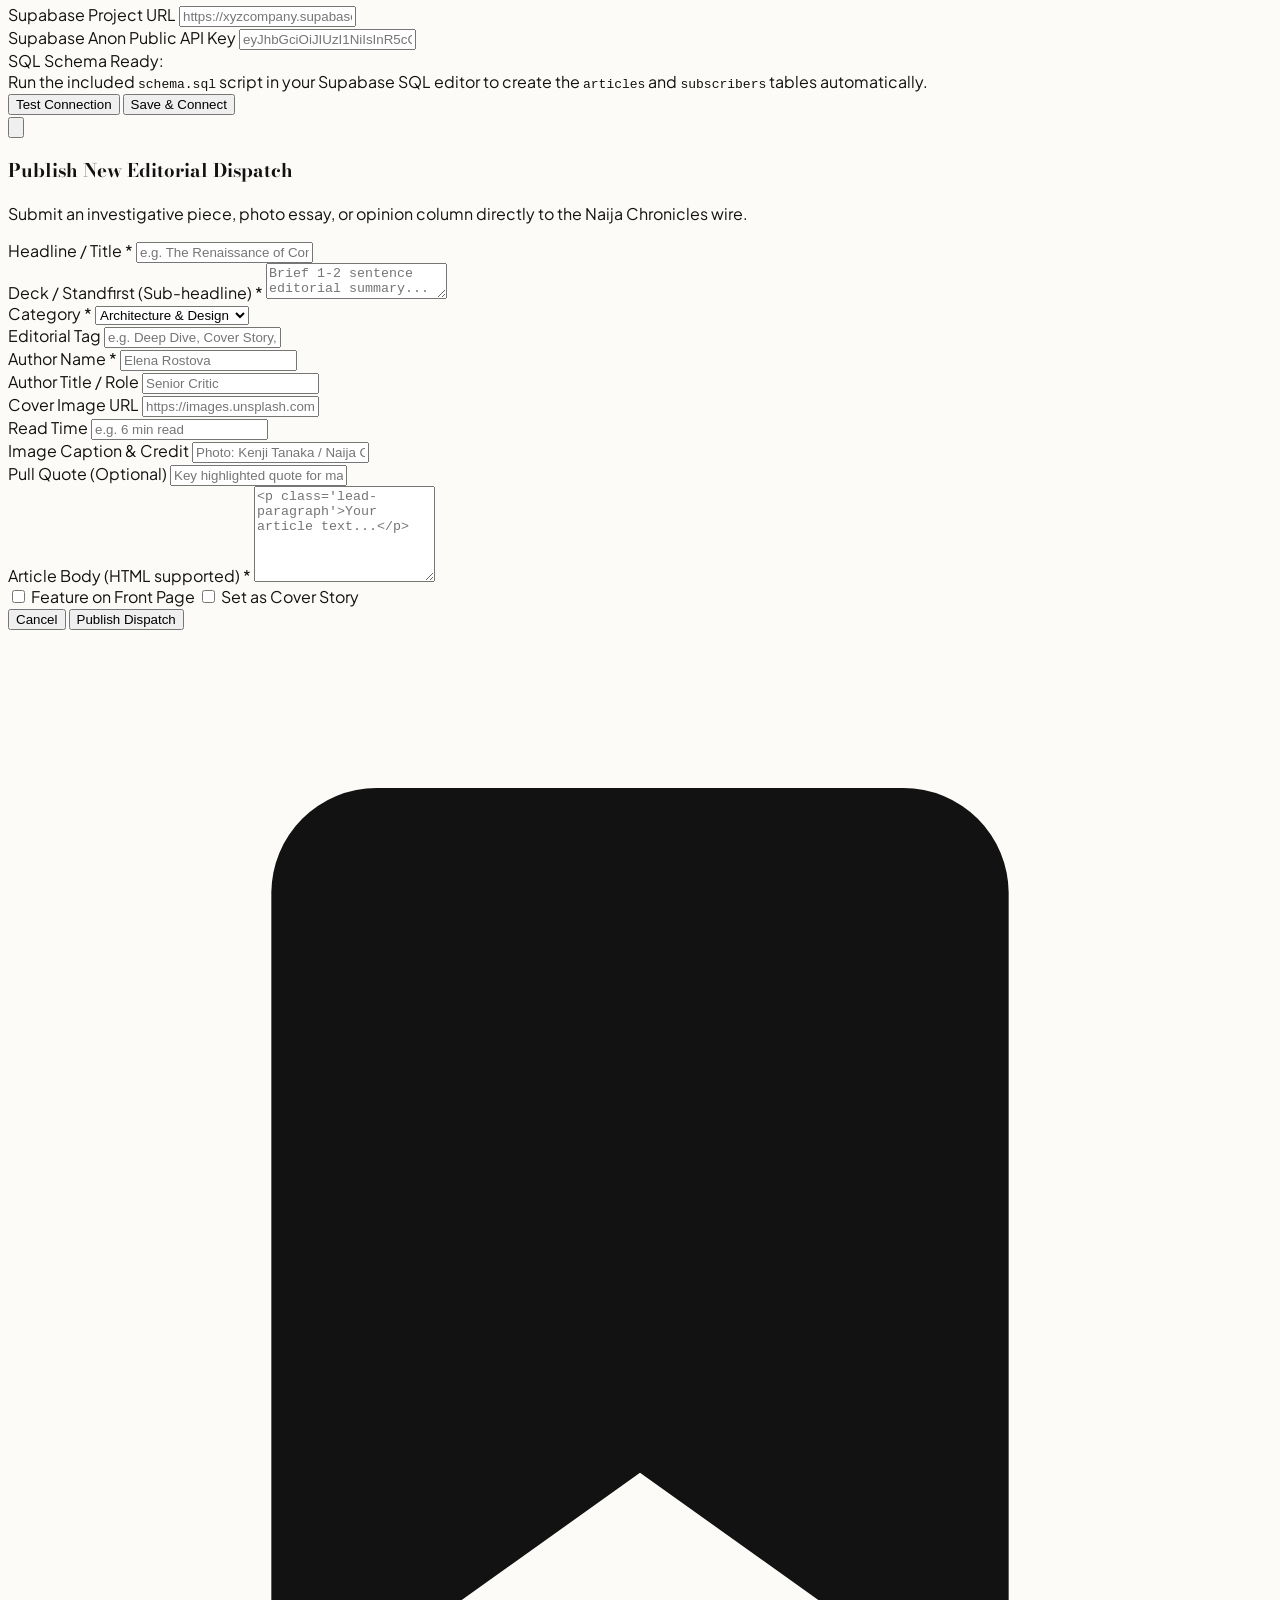
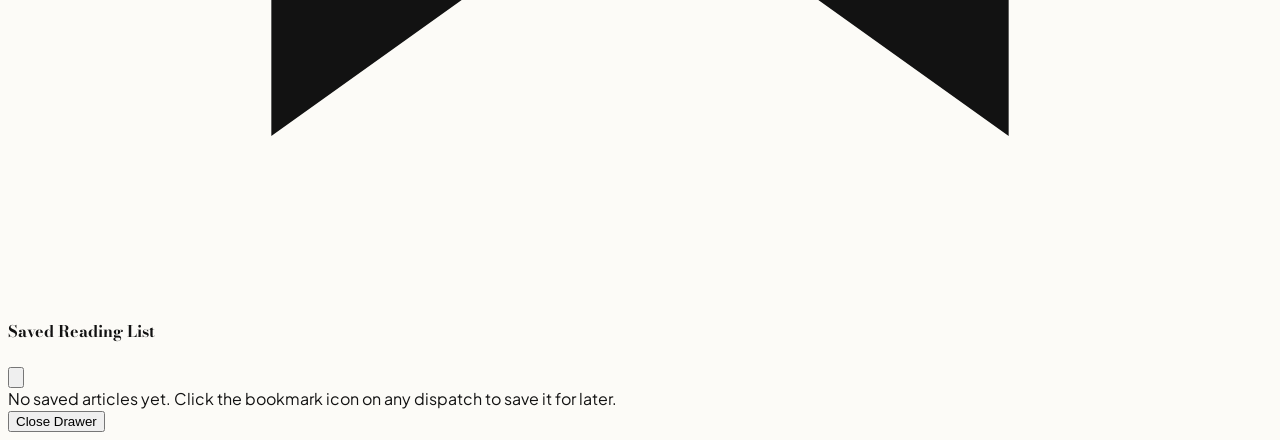
==== commit ba0f787e: "feat: implement 7-day rolling news retention, weekly archive section, and archive page" ====
--- a/index.html
+++ b/index.html
@@ -99,6 +99,10 @@
 
       <!-- Quick Action Controls -->
       <div class="absolute right-4 sm:right-8 top-1/2 -translate-y-1/2 hidden md:flex items-center gap-3">
+        <a href="archive.html" class="inline-flex items-center gap-1.5 px-3 py-1.5 rounded text-xs font-mono font-medium border border-stone-300 dark:border-stone-700 hover:bg-stone-100 dark:hover:bg-stone-800 transition-colors shadow-sm">
+          <svg class="w-3.5 h-3.5" fill="none" stroke="currentColor" viewBox="0 0 24 24"><path stroke-linecap="round" stroke-linejoin="round" stroke-width="2" d="M12 8v4l3 3m6-3a9 9 0 11-18 0 9 9 0 0118 0z"/></svg> Archive
+        </a>
+
         <a href="community.html" class="inline-flex items-center gap-1.5 px-3 py-1.5 rounded text-xs font-mono font-bold uppercase tracking-wider bg-red-700 text-white hover:bg-red-800 transition-colors shadow-sm">
           <svg class="w-3.5 h-3.5" fill="none" stroke="currentColor" viewBox="0 0 24 24"><path stroke-linecap="round" stroke-linejoin="round" stroke-width="2" d="M17 20h5v-2a3 3 0 00-5.356-1.857M17 20H7m10 0v-2c0-.656-.126-1.283-.356-1.857M7 20H2v-2a3 3 0 015.356-1.857M7 20v-2c0-.656.126-1.283.356-1.857m0 0a5.002 5.002 0 019.288 0M15 7a3 3 0 11-6 0 3 3 0 016 0zm6 3a2 2 0 11-4 0 2 2 0 014 0zM7 10a2 2 0 11-4 0 2 2 0 014 0z"/></svg> Community Wire
         </a>
@@ -205,6 +209,28 @@
             <!-- Injected by JS -->
           </div>
         </div>
+      </div>
+    </section>
+
+    <!-- THIS WEEK'S ARCHIVE (Past 7 Days Dispatches) -->
+    <section class="pb-16 mb-16 border-b border-stone-200 dark:border-stone-800">
+      <div class="flex items-center justify-between mb-8 pb-3 border-b-2 border-stone-950 dark:border-stone-50">
+        <div class="flex items-center gap-3">
+          <span class="w-2.5 h-2.5 rounded-full bg-stone-400"></span>
+          <h2 class="font-display text-2xl font-bold uppercase tracking-wide">
+            This Week's Wire (Past 7 Days)
+          </h2>
+        </div>
+        <div class="flex items-center gap-3">
+          <span class="font-mono text-xs text-stone-500 hidden sm:inline">7-Day Rolling Retention</span>
+          <a href="archive.html" class="font-mono text-xs font-bold text-red-700 dark:text-red-400 hover:underline">
+            View Full Archive →
+          </a>
+        </div>
+      </div>
+
+      <div id="weekly-archive-grid" class="grid grid-cols-1 md:grid-cols-3 gap-6">
+        <!-- Injected dynamically by JS -->
       </div>
     </section>
 
@@ -278,6 +304,7 @@
           <h5 class="font-mono text-xs font-bold uppercase tracking-wider mb-3">Editorial Desk</h5>
           <ul class="space-y-2 text-xs font-sans text-stone-600 dark:text-stone-400">
             <li><a href="community.html" class="text-red-700 dark:text-red-400 font-bold hover:underline">Community Wire (Individual Dispatches)</a></li>
+            <li><a href="archive.html" class="hover:text-red-600">Weekly Archive & Past Editions</a></li>
             <li><a href="#" onclick="openPublishModal(); return false;" class="hover:text-red-600">Editorial Submission Portal</a></li>
             <li><a href="#" onclick="openSupabaseModal(); return false;" class="hover:text-red-600">Supabase DB Sync</a></li>
             <li><a href="schema.sql" target="_blank" class="hover:text-red-600">SQL Schema (schema.sql)</a></li>
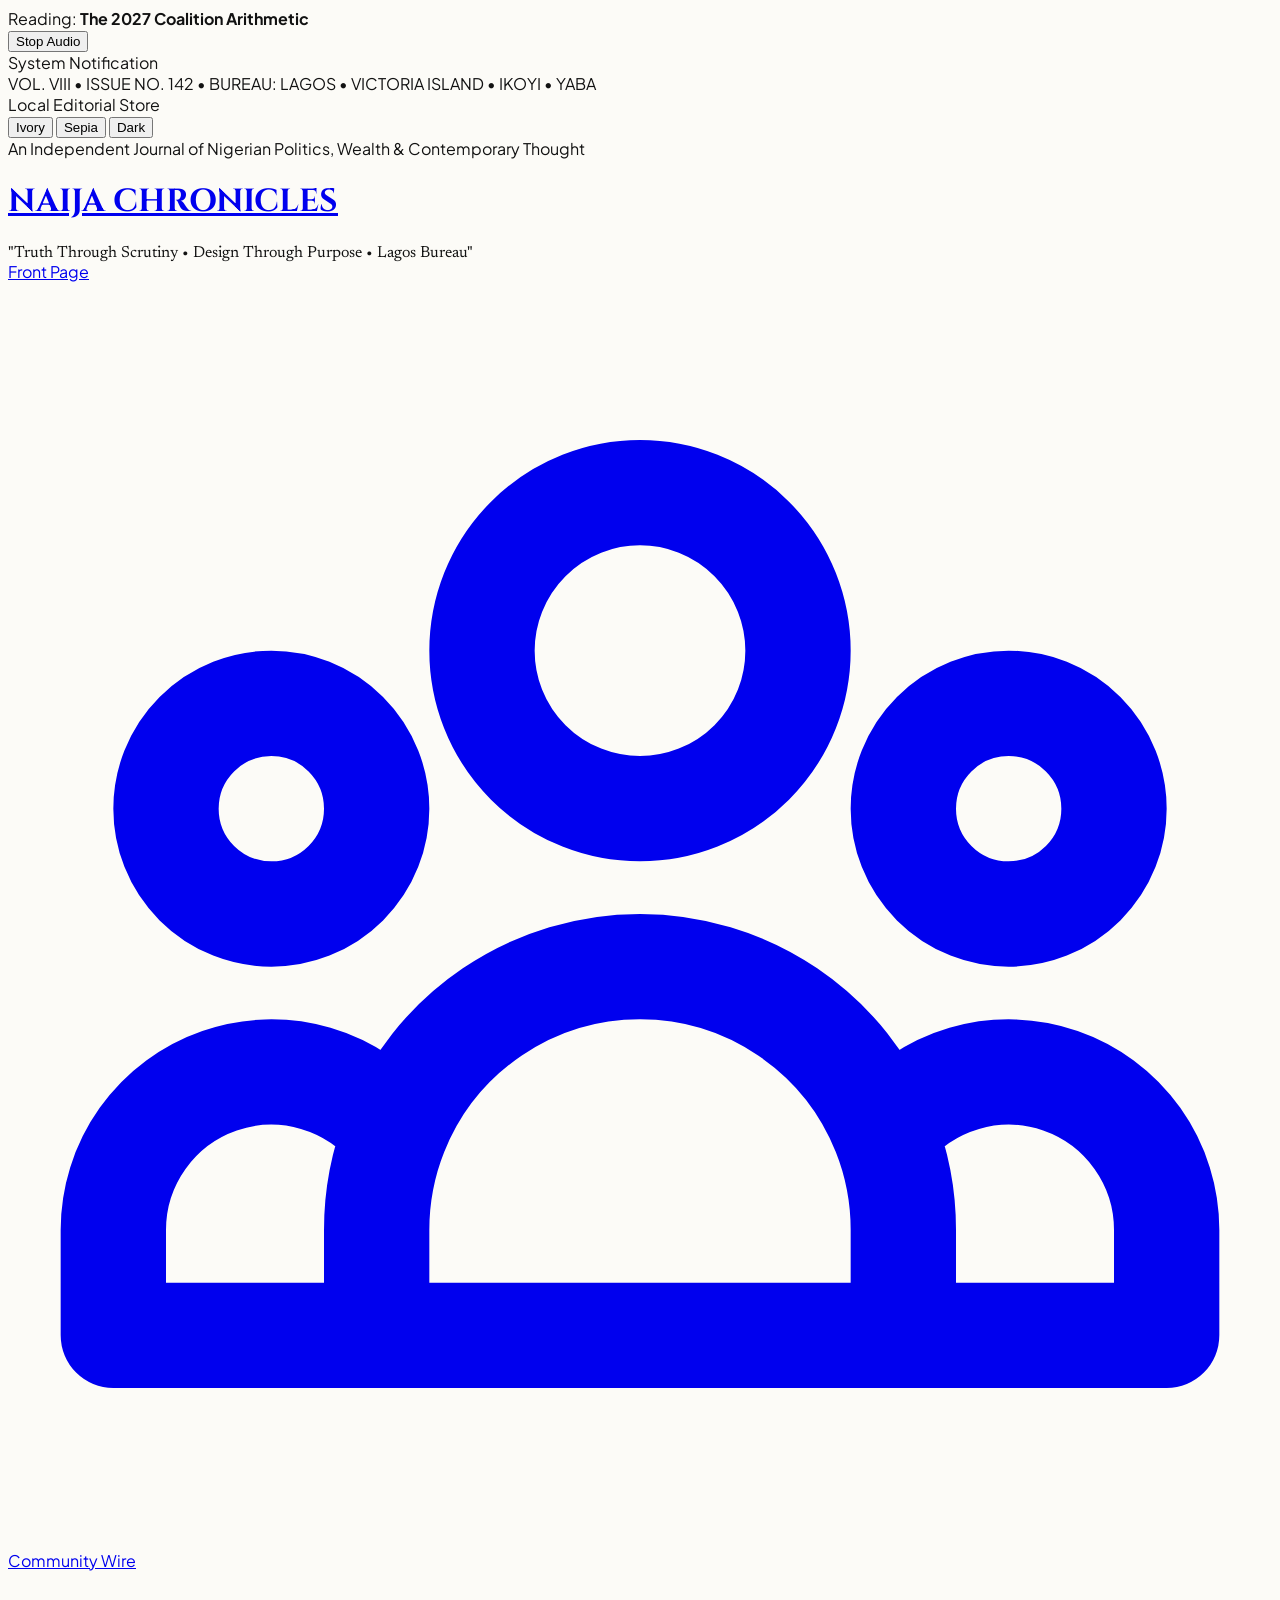
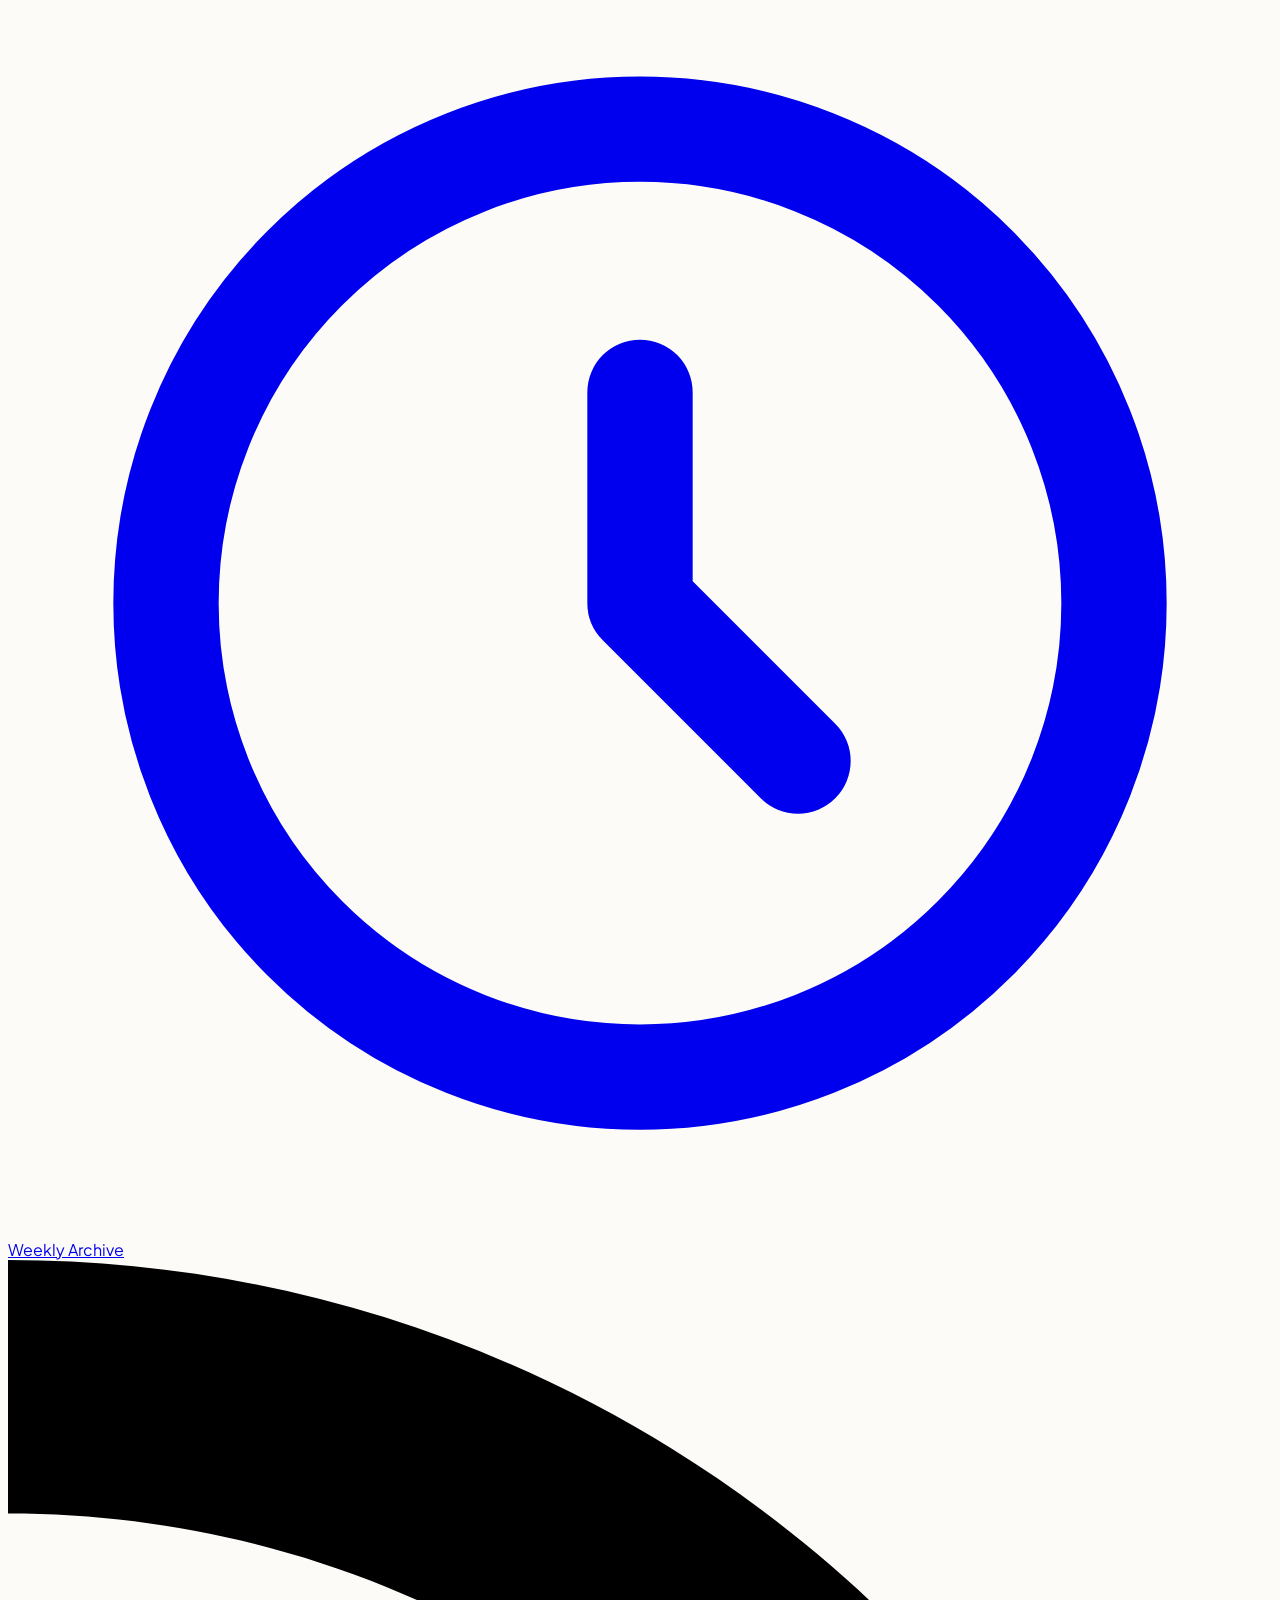
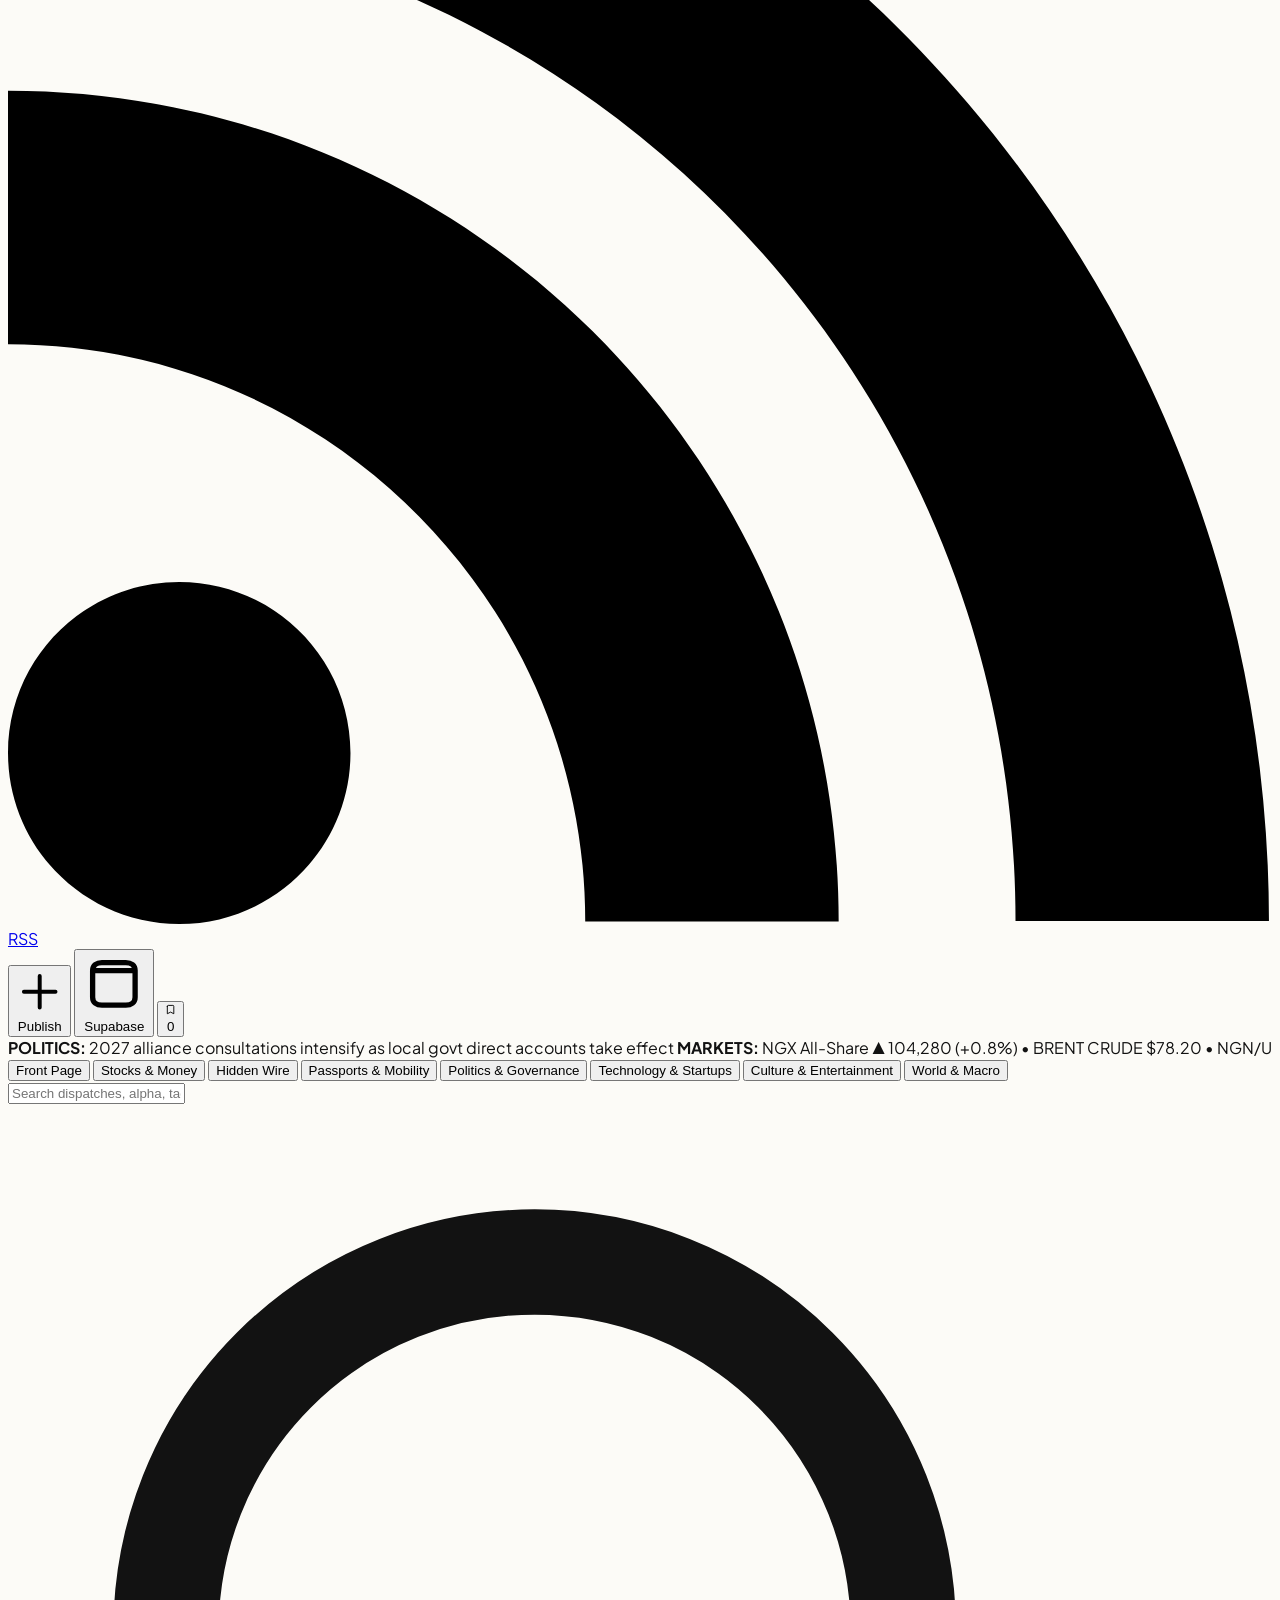
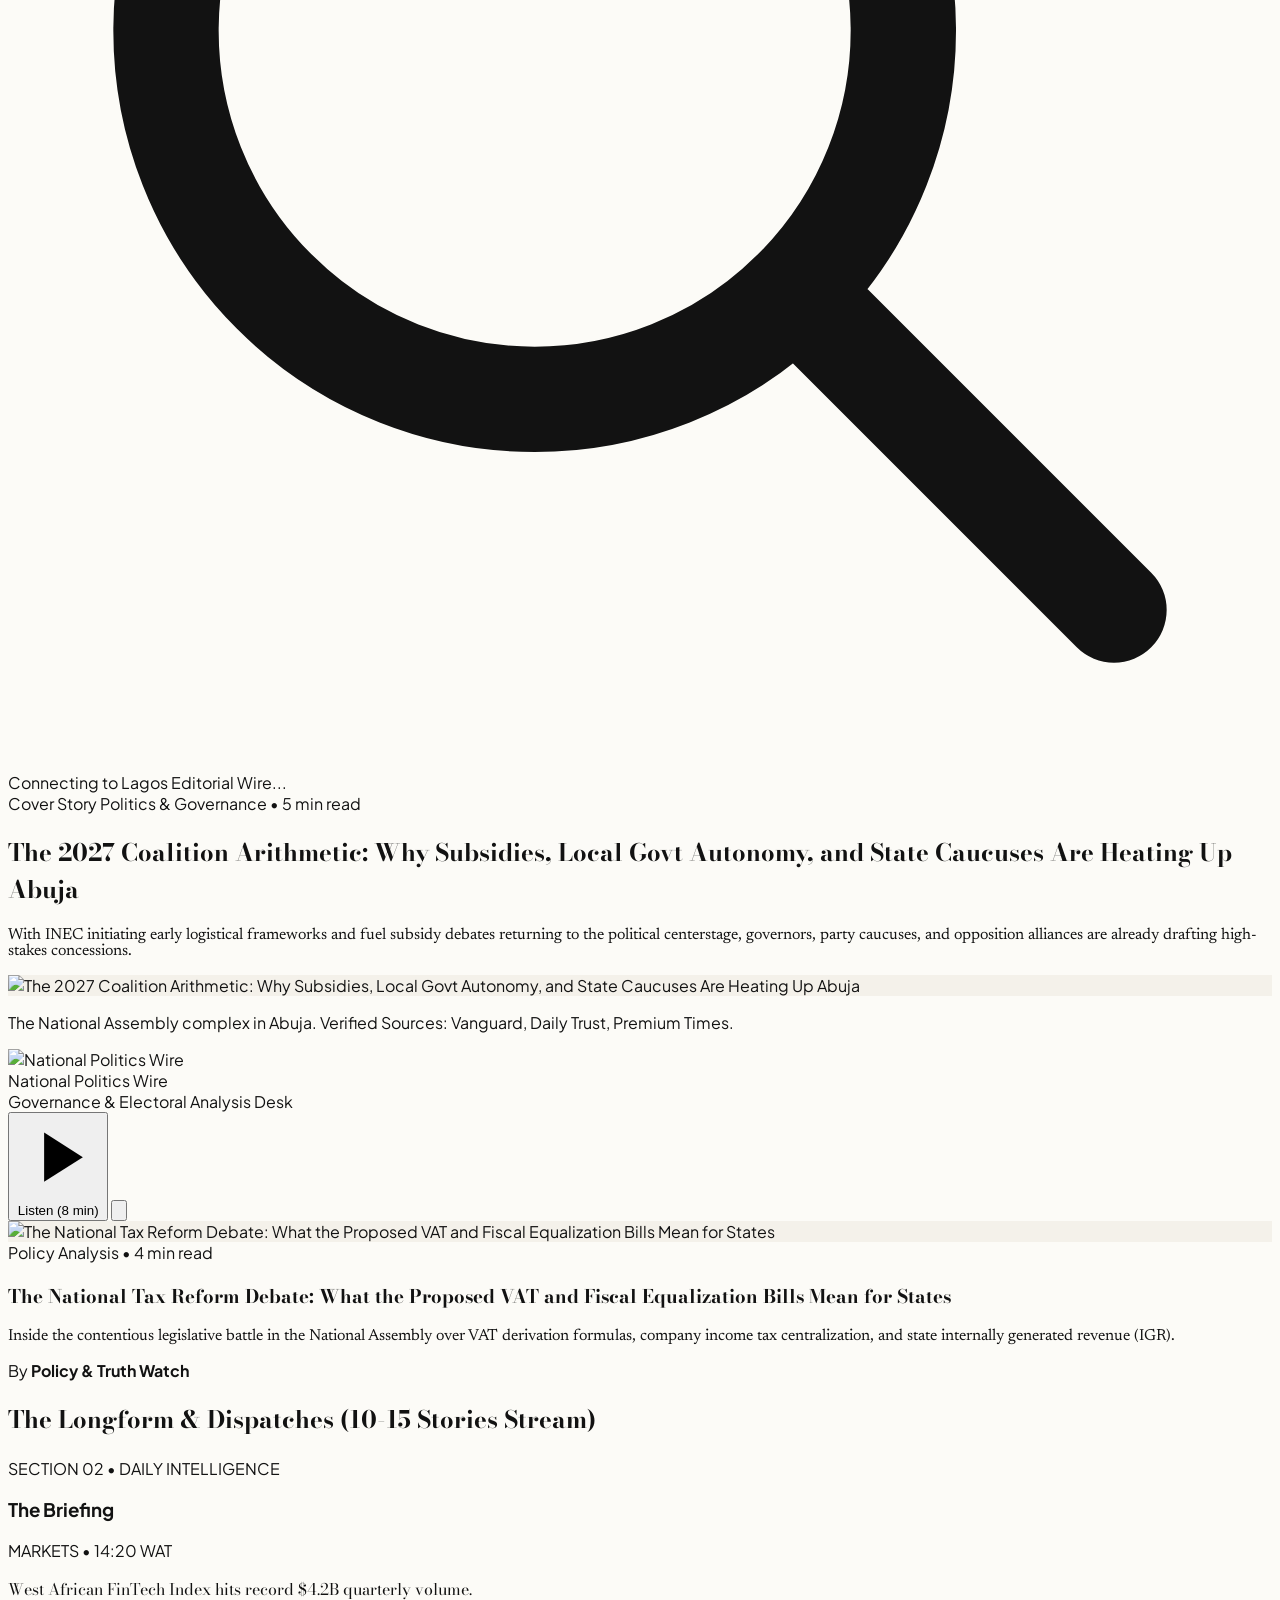
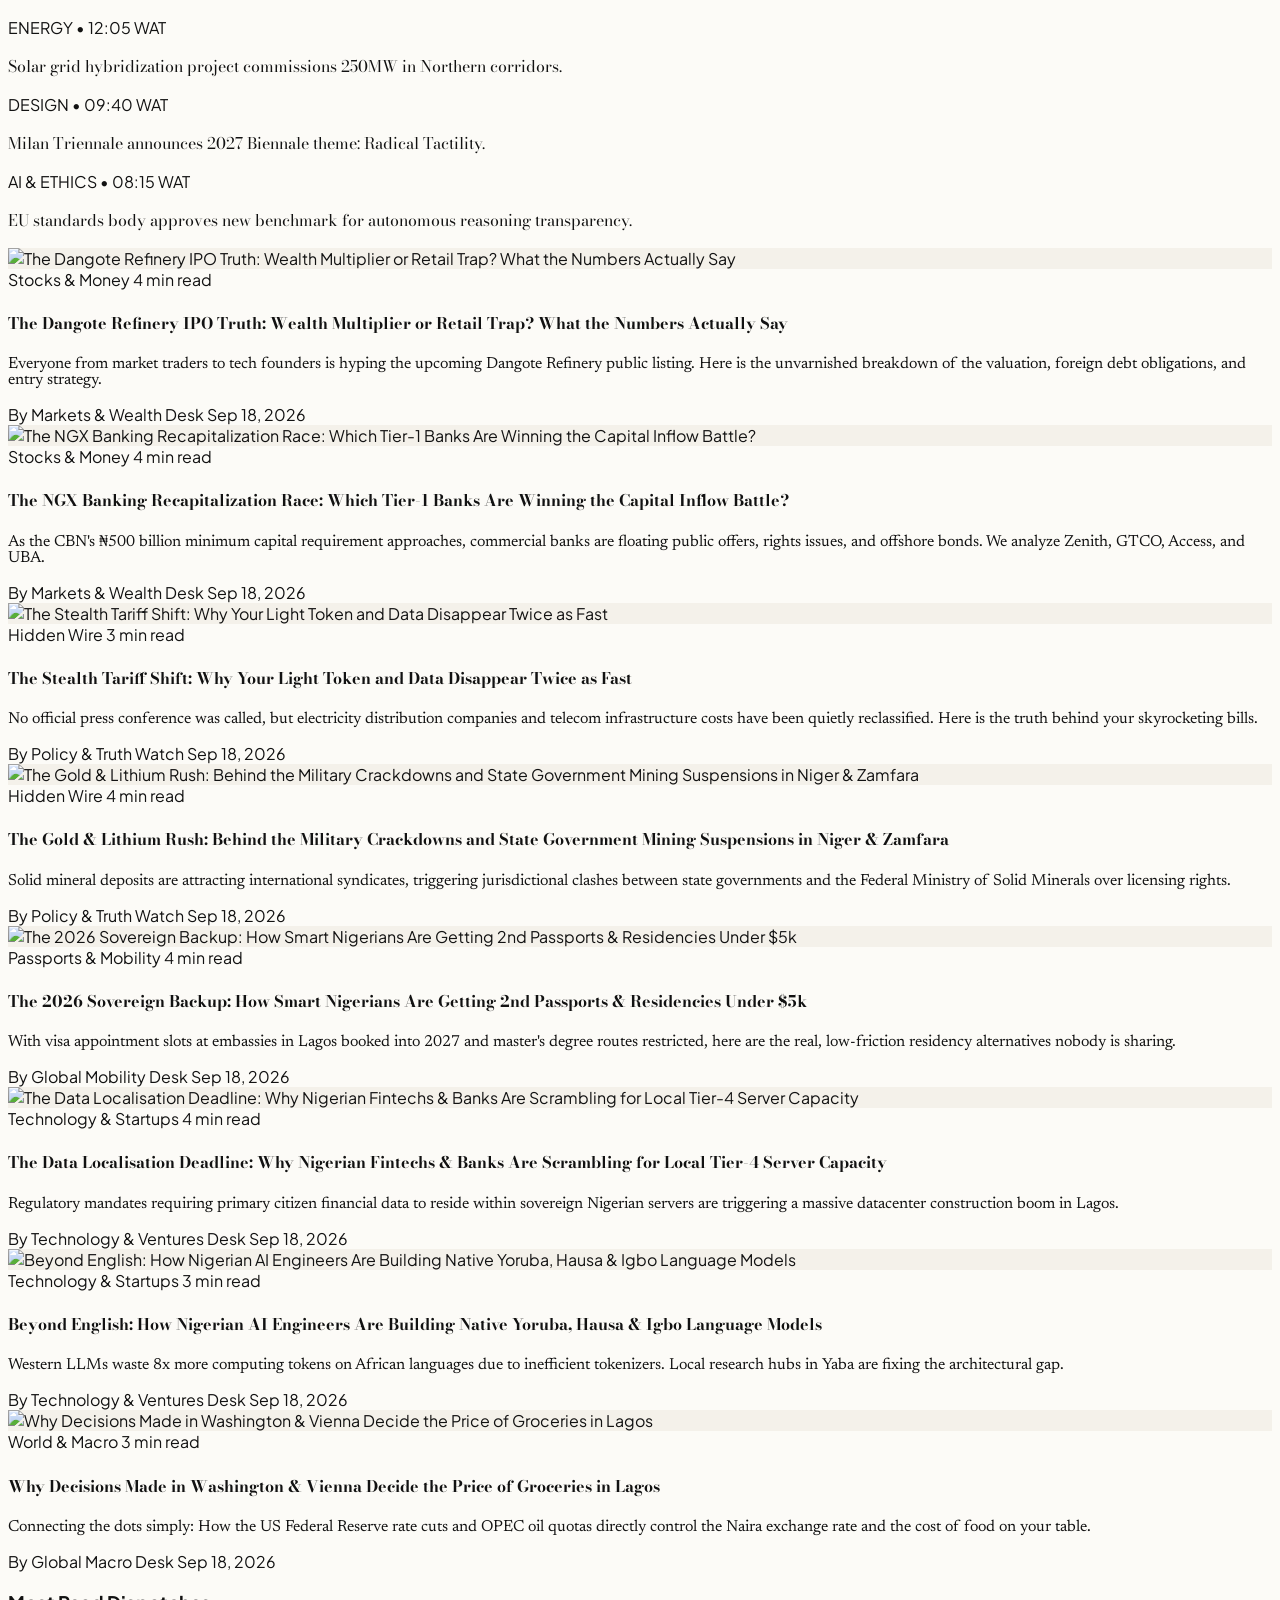
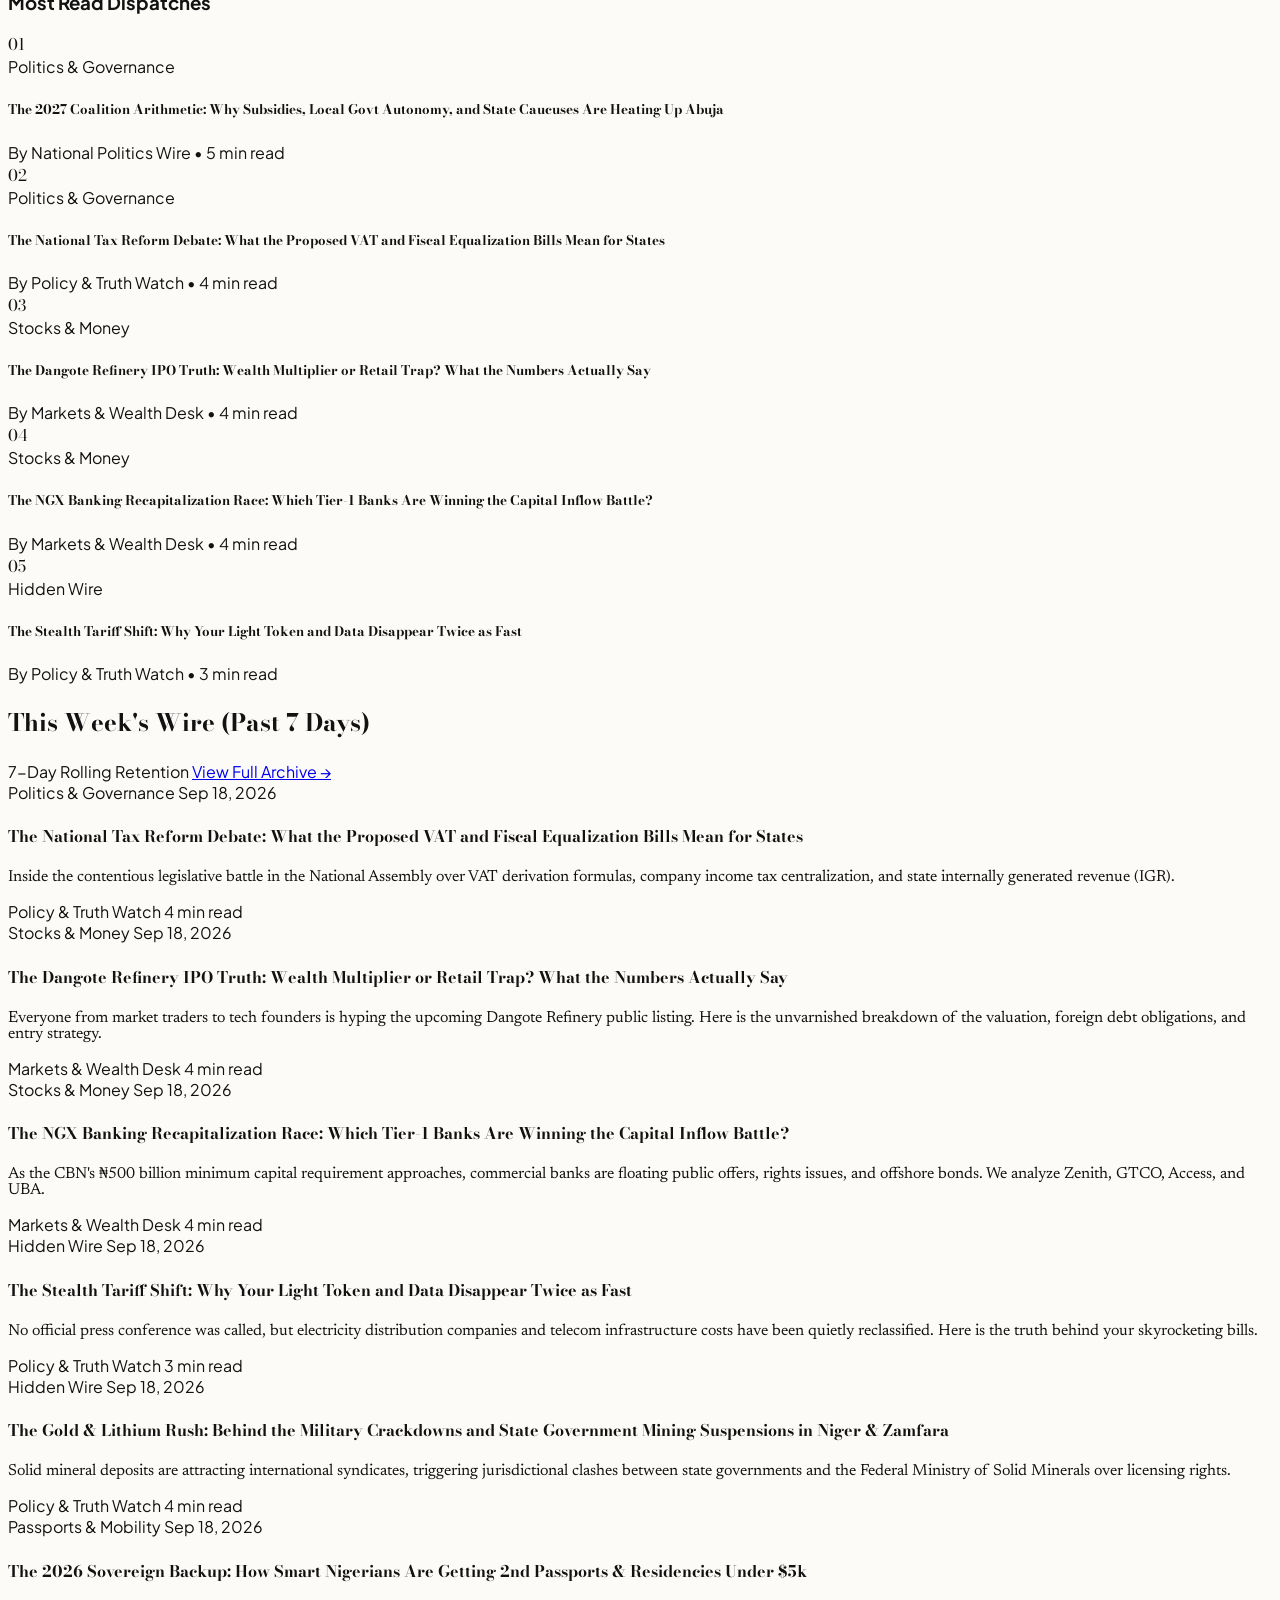
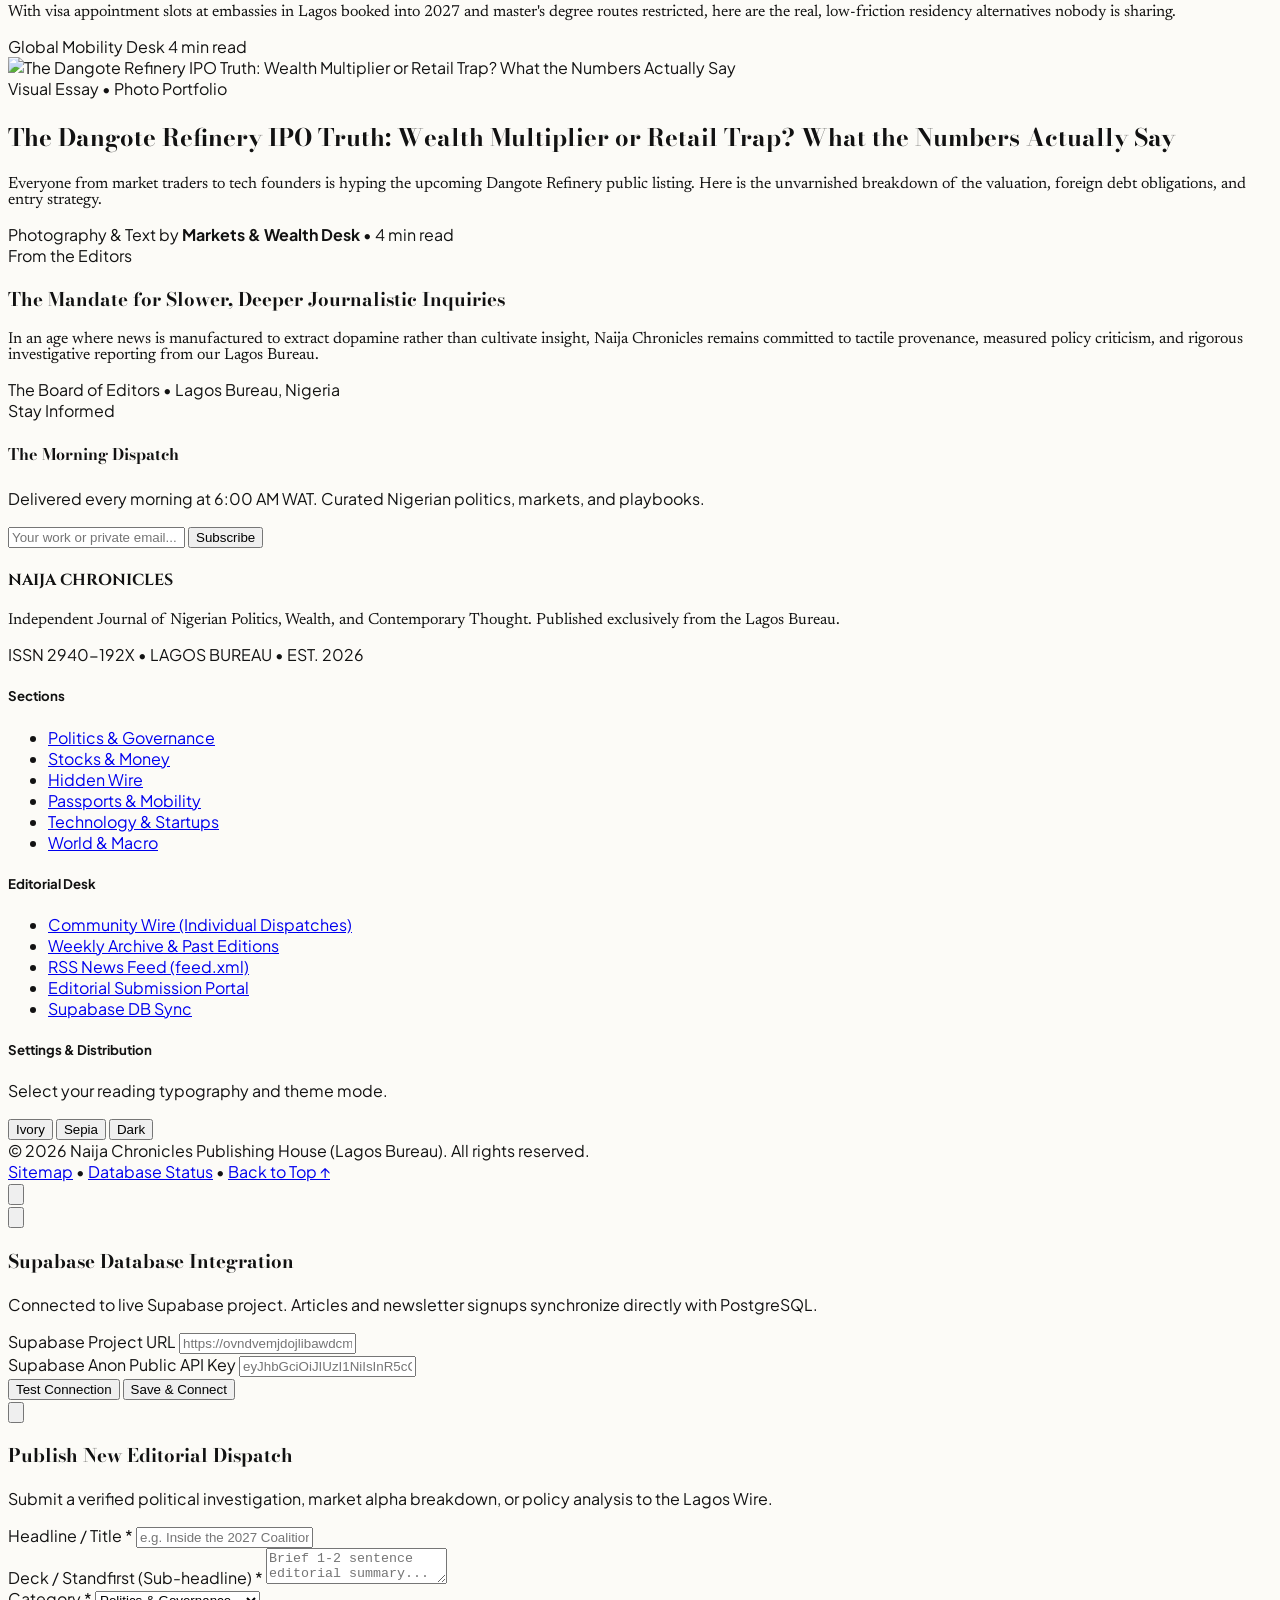
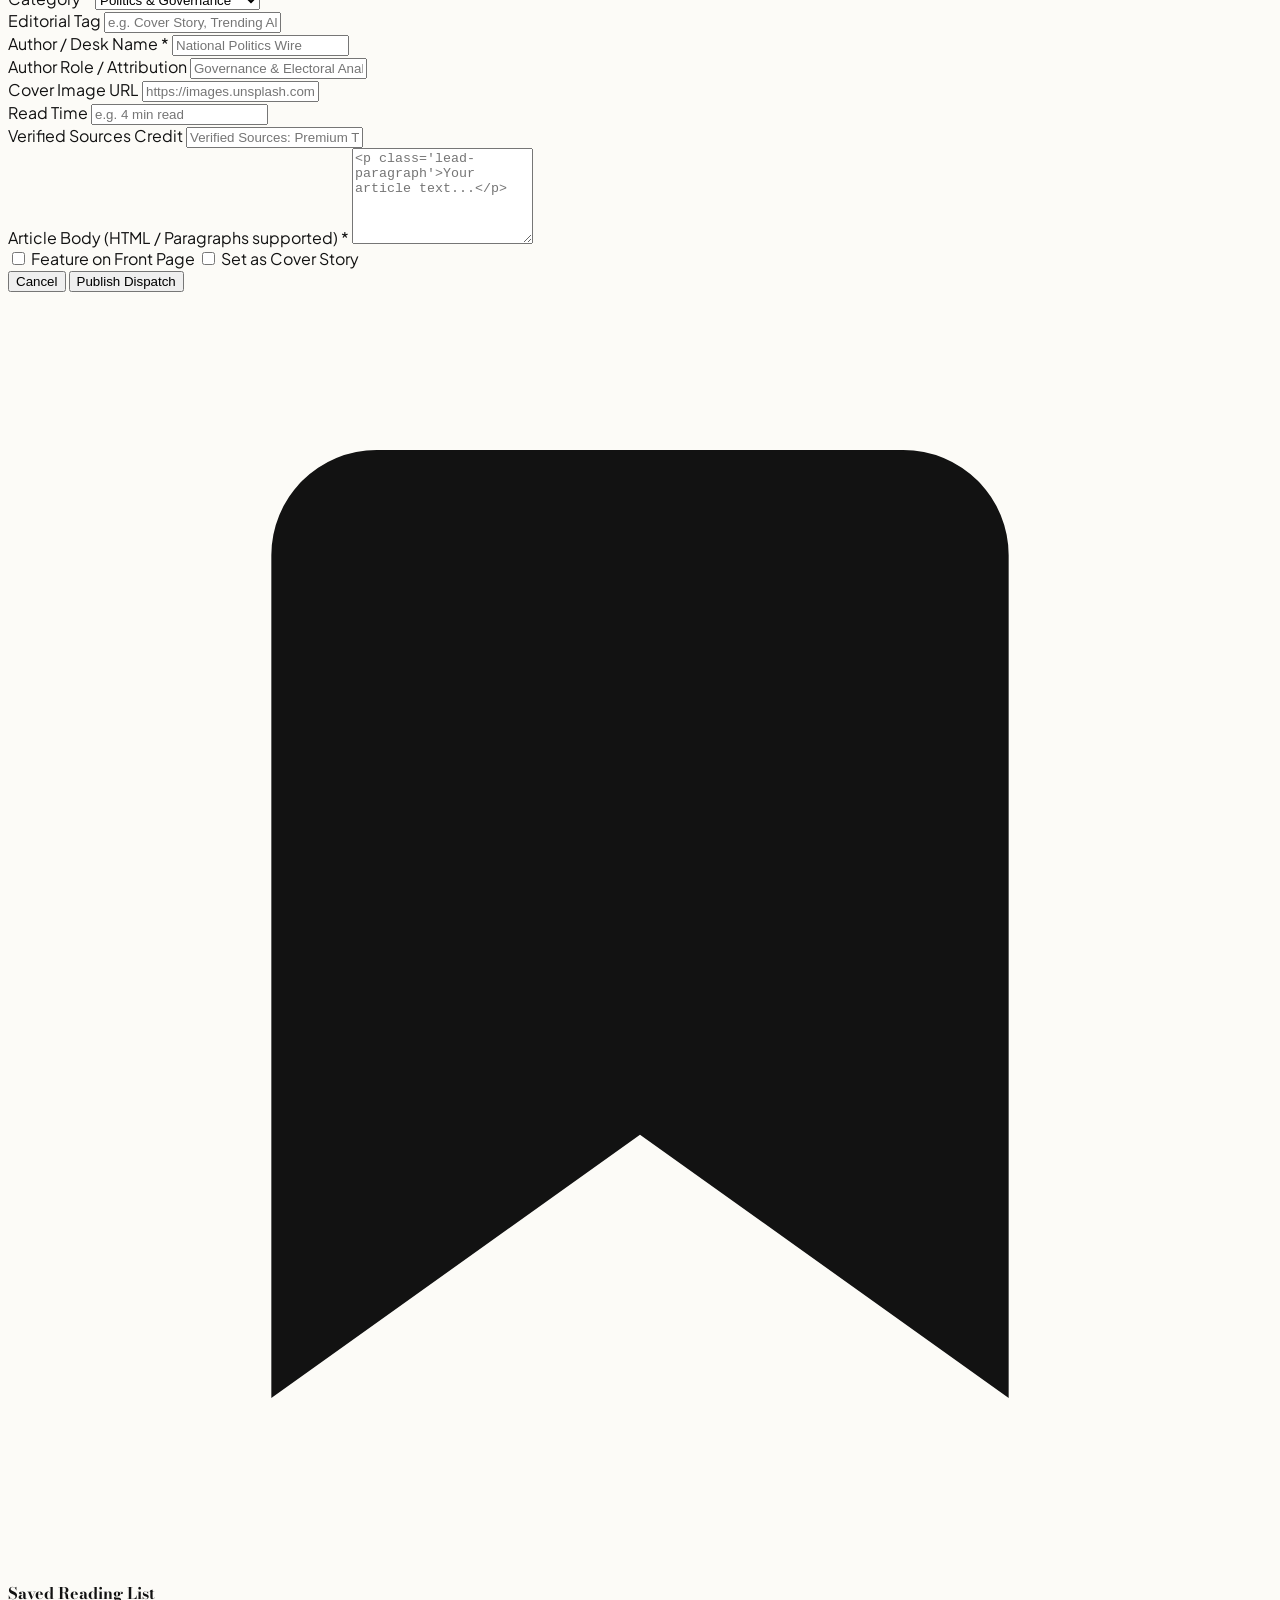
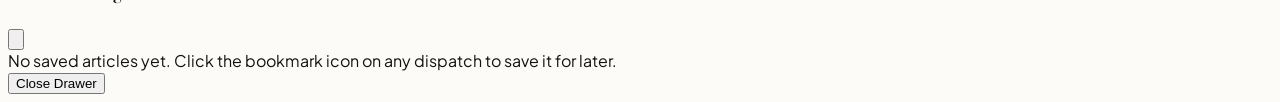
==== commit 3c42d308: "feat(prod): SEO/AEO metadata, favicon suite, zero-overlap masthead, social sharing, and Lagos Bureau" ====
--- a/index.html
+++ b/index.html
@@ -1,10 +1,91 @@
 <!DOCTYPE html>
-<html lang="en" data-theme="light">
+<html lang="en-NG" data-theme="light">
 <head>
   <meta charset="UTF-8" />
   <meta name="viewport" content="width=device-width, initial-scale=1.0" />
-  <title>NAIJA CHRONICLES — Journal of Design, Geopolitics & Thought</title>
-  <meta name="description" content="A high-editorial news outlet and digital magazine covering contemporary architecture, frontier science, global trade, and slow craft across Nigeria and the world." />
+  
+  <!-- Primary SEO & Brand Metadata -->
+  <title>NAIJA CHRONICLES — Journal of Nigerian Politics, Wealth & Contemporary Thought</title>
+  <meta name="title" content="NAIJA CHRONICLES — Journal of Nigerian Politics, Wealth & Contemporary Thought" />
+  <meta name="description" content="High-signal Nigerian political intelligence, Dangote IPO & stock market breakdowns, hidden tariff wire investigations, and global mobility playbooks from Lagos, Nigeria." />
+  <meta name="keywords" content="Nigerian politics, Naija news, 2027 elections Nigeria, Dangote refinery IPO, NGX stocks, second passport Nigeria, electricity tariffs Band A, Lagos business news, Nigerian economy" />
+  <meta name="author" content="Naija Chronicles Editorial Bureau, Lagos" />
+  <meta name="robots" content="index, follow, max-image-preview:large, max-snippet:-1, max-video-preview:-1" />
+  <link rel="canonical" href="https://nigerian-chronicles.vercel.app/" />
+
+  <!-- Favicons & Touch Icons -->
+  <link rel="icon" type="image/svg+xml" href="assets/images/favicon.svg" />
+  <link rel="icon" type="image/png" sizes="32x32" href="assets/images/favicon.png" />
+  <link rel="alternate icon" href="favicon.ico" />
+  <link rel="apple-touch-icon" sizes="180x180" href="assets/images/apple-touch-icon.png" />
+  <link rel="manifest" href="manifest.json" />
+  <meta name="theme-color" content="#121212" />
+
+  <!-- RSS News Syndication -->
+  <link rel="alternate" type="application/rss+xml" title="Naija Chronicles Morning Feed" href="feed.xml" />
+
+  <!-- Open Graph / Facebook / LinkedIn / WhatsApp Metadata -->
+  <meta property="og:type" content="news.website" />
+  <meta property="og:site_name" content="Naija Chronicles" />
+  <meta property="og:url" content="https://nigerian-chronicles.vercel.app/" />
+  <meta property="og:title" content="NAIJA CHRONICLES — Journal of Nigerian Politics, Wealth & Thought" />
+  <meta property="og:description" content="High-signal Nigerian political intelligence, stock breakdowns, hidden wire investigations, and global mobility playbooks from Lagos." />
+  <meta property="og:image" content="https://images.unsplash.com/photo-1600585154340-be6161a56a0c?auto=format&fit=crop&w=1200&q=85" />
+  <meta property="og:locale" content="en_NG" />
+
+  <!-- Twitter / X Card Metadata -->
+  <meta name="twitter:card" content="summary_large_image" />
+  <meta name="twitter:url" content="https://nigerian-chronicles.vercel.app/" />
+  <meta name="twitter:title" content="NAIJA CHRONICLES — Journal of Nigerian Politics, Wealth & Thought" />
+  <meta name="twitter:description" content="Daily high-signal Nigerian political intelligence, stock breakdowns, hidden wire investigations, and global mobility playbooks." />
+  <meta name="twitter:image" content="https://images.unsplash.com/photo-1600585154340-be6161a56a0c?auto=format&fit=crop&w=1200&q=85" />
+
+  <!-- Schema.org JSON-LD for Search Engines & AI Answer Engines (AEO) -->
+  <script type="application/ld+json">
+  {
+    "@context": "https://schema.org",
+    "@graph": [
+      {
+        "@type": "NewsMediaOrganization",
+        "@id": "https://nigerian-chronicles.vercel.app/#organization",
+        "name": "Naija Chronicles",
+        "url": "https://nigerian-chronicles.vercel.app",
+        "logo": {
+          "@type": "ImageObject",
+          "url": "https://nigerian-chronicles.vercel.app/assets/images/favicon.png",
+          "width": 512,
+          "height": 512
+        },
+        "address": {
+          "@type": "PostalAddress",
+          "addressLocality": "Victoria Island",
+          "addressRegion": "Lagos",
+          "addressCountry": "NG"
+        },
+        "knowsAbout": [
+          "Nigerian Politics and Governance",
+          "Macroeconomics and Monetary Policy",
+          "Nigerian Stock Exchange (NGX) and Equities",
+          "Energy, Crude Oil, and Refining Logistics",
+          "Global Mobility and Second Passports"
+        ]
+      },
+      {
+        "@type": "WebSite",
+        "@id": "https://nigerian-chronicles.vercel.app/#website",
+        "url": "https://nigerian-chronicles.vercel.app",
+        "name": "Naija Chronicles",
+        "publisher": { "@id": "https://nigerian-chronicles.vercel.app/#organization" },
+        "inLanguage": "en-NG",
+        "potentialAction": {
+          "@type": "SearchAction",
+          "target": "https://nigerian-chronicles.vercel.app/?q={search_term_string}",
+          "query-input": "required name=search_term_string"
+        }
+      }
+    ]
+  }
+  </script>
   
   <!-- Tailwind CSS -->
   <script src="https://cdn.tailwindcss.com"></script>
@@ -45,7 +126,7 @@
       <span class="relative inline-flex rounded-full h-3 w-3 bg-red-600"></span>
     </span>
     <div class="text-xs font-mono max-w-xs truncate">
-      <span class="text-stone-400 dark:text-stone-600">Reading:</span> <strong id="audio-bar-title" class="font-sans">The Architecture of Silence</strong>
+      <span class="text-stone-400 dark:text-stone-600">Reading:</span> <strong id="audio-bar-title" class="font-sans">The 2027 Coalition Arithmetic</strong>
     </div>
     <button onclick="stopArticleAudio()" class="text-xs font-mono uppercase tracking-wider px-3 py-1 bg-red-700 text-white rounded-full hover:bg-red-800 transition-colors">
       Stop Audio
@@ -57,97 +138,117 @@
     System Notification
   </div>
 
-  <!-- HEADER & MASTHEAD -->
+  <!-- HEADER & MASTHEAD (Zero-Overlap Responsive Structure) -->
   <header class="border-b border-stone-200 dark:border-stone-800 bg-[var(--bg-primary)]">
-    <!-- Top Metadata Bar -->
-    <div class="max-w-7xl mx-auto px-4 sm:px-6 lg:px-8 border-b border-stone-200/60 dark:border-stone-800/60 py-2 flex flex-wrap items-center justify-between text-[11px] font-mono text-stone-500">
-      <div class="flex items-center gap-4">
+    
+    <!-- 1. Top Metadata Bar -->
+    <div class="max-w-7xl mx-auto px-4 sm:px-6 lg:px-8 border-b border-stone-200/60 dark:border-stone-800/60 py-2 flex flex-wrap items-center justify-between text-[11px] font-mono text-stone-500 gap-2">
+      <div class="flex items-center gap-2 sm:gap-4 flex-wrap">
         <span>VOL. VIII • ISSUE NO. 142</span>
+        <span>•</span>
+        <span class="font-bold text-stone-700 dark:text-stone-300">BUREAU: LAGOS</span>
         <span class="hidden md:inline">•</span>
-        <span class="hidden md:inline">FRIDAY, SEPTEMBER 18, 2026</span>
-        <span class="hidden lg:inline">•</span>
-        <span class="hidden lg:inline">BUREAUS: LAGOS • ABUJA • LONDON • TOKYO</span>
-      </div>
-
-      <div class="flex items-center gap-4">
+        <span class="hidden md:inline">VICTORIA ISLAND • IKOYI • YABA</span>
+      </div>
+
+      <div class="flex items-center gap-3">
         <div id="supabase-status-badge" class="cursor-pointer" onclick="openSupabaseModal()">
           <!-- Populated dynamically by JS -->
         </div>
 
         <!-- Theme Mode Switcher -->
         <div class="flex items-center border border-stone-200 dark:border-stone-800 rounded p-0.5 bg-stone-50 dark:bg-stone-900">
-          <button onclick="setTheme('light')" data-set-theme="light" class="px-2 py-0.5 rounded text-[10px] font-mono transition-colors" title="Gallery Ivory Theme">Ivory</button>
-          <button onclick="setTheme('sepia')" data-set-theme="sepia" class="px-2 py-0.5 rounded text-[10px] font-mono transition-colors" title="Archival Sepia Theme">Sepia</button>
-          <button onclick="setTheme('dark')" data-set-theme="dark" class="px-2 py-0.5 rounded text-[10px] font-mono transition-colors" title="Editorial Obsidian Theme">Dark</button>
-        </div>
-      </div>
-    </div>
-
-    <!-- Main Masthead Brand -->
-    <div class="max-w-7xl mx-auto px-4 sm:px-6 lg:px-8 py-8 sm:py-10 text-center relative">
-      <div class="text-[11px] font-mono tracking-[0.3em] uppercase text-stone-500 mb-2">
-        An Independent Journal of Design, Geopolitics & Contemporary Thought
+          <button onclick="setTheme('light')" data-set-theme="light" class="px-2 py-0.5 rounded text-[10px] font-mono transition-colors" title="Gallery Ivory">Ivory</button>
+          <button onclick="setTheme('sepia')" data-set-theme="sepia" class="px-2 py-0.5 rounded text-[10px] font-mono transition-colors" title="Archival Sepia">Sepia</button>
+          <button onclick="setTheme('dark')" data-set-theme="dark" class="px-2 py-0.5 rounded text-[10px] font-mono transition-colors" title="Obsidian Dark">Dark</button>
+        </div>
+      </div>
+    </div>
+
+    <!-- 2. Main Center Masthead -->
+    <div class="max-w-7xl mx-auto px-4 sm:px-6 lg:px-8 py-6 sm:py-8 text-center">
+      <div class="text-[10px] sm:text-[11px] font-mono tracking-[0.3em] uppercase text-stone-500 mb-2">
+        An Independent Journal of Nigerian Politics, Wealth & Contemporary Thought
       </div>
       
-      <h1 class="font-masthead text-4xl sm:text-6xl lg:text-7xl font-black tracking-tight text-stone-950 dark:text-stone-50 hover:opacity-90 transition-opacity">
-        <a href="#" onclick="selectCategory('all'); return false;">NAIJA CHRONICLES</a>
+      <h1 class="font-masthead text-4xl sm:text-6xl lg:text-7xl font-black tracking-tight text-stone-950 dark:text-stone-50 hover:opacity-95 transition-opacity">
+        <a href="index.html">NAIJA CHRONICLES</a>
       </h1>
 
-      <div class="flex items-center justify-center gap-6 mt-3 text-xs font-body-serif italic text-stone-600 dark:text-stone-400">
-        <span>"Truth Through Scrutiny • Design Through Purpose • Heritage in Motion"</span>
-      </div>
-
-      <!-- Quick Action Controls -->
-      <div class="absolute right-4 sm:right-8 top-1/2 -translate-y-1/2 hidden md:flex items-center gap-3">
-        <a href="archive.html" class="inline-flex items-center gap-1.5 px-3 py-1.5 rounded text-xs font-mono font-medium border border-stone-300 dark:border-stone-700 hover:bg-stone-100 dark:hover:bg-stone-800 transition-colors shadow-sm">
-          <svg class="w-3.5 h-3.5" fill="none" stroke="currentColor" viewBox="0 0 24 24"><path stroke-linecap="round" stroke-linejoin="round" stroke-width="2" d="M12 8v4l3 3m6-3a9 9 0 11-18 0 9 9 0 0118 0z"/></svg> Archive
-        </a>
-
-        <a href="community.html" class="inline-flex items-center gap-1.5 px-3 py-1.5 rounded text-xs font-mono font-bold uppercase tracking-wider bg-red-700 text-white hover:bg-red-800 transition-colors shadow-sm">
-          <svg class="w-3.5 h-3.5" fill="none" stroke="currentColor" viewBox="0 0 24 24"><path stroke-linecap="round" stroke-linejoin="round" stroke-width="2" d="M17 20h5v-2a3 3 0 00-5.356-1.857M17 20H7m10 0v-2c0-.656-.126-1.283-.356-1.857M7 20H2v-2a3 3 0 015.356-1.857M7 20v-2c0-.656.126-1.283.356-1.857m0 0a5.002 5.002 0 019.288 0M15 7a3 3 0 11-6 0 3 3 0 016 0zm6 3a2 2 0 11-4 0 2 2 0 014 0zM7 10a2 2 0 11-4 0 2 2 0 014 0z"/></svg> Community Wire
-        </a>
-
-        <button onclick="openPublishModal()" class="inline-flex items-center gap-1.5 px-3 py-1.5 rounded text-xs font-mono font-medium bg-neutral-900 text-white dark:bg-stone-100 dark:text-neutral-900 hover:bg-neutral-800 transition-colors shadow-sm">
-          <svg class="w-3.5 h-3.5" fill="none" stroke="currentColor" viewBox="0 0 24 24"><path stroke-linecap="round" stroke-linejoin="round" stroke-width="2" d="M12 4v16m8-8H4"/></svg> Publish
-        </button>
-
-        <button onclick="openSupabaseModal()" class="inline-flex items-center gap-1.5 px-3 py-1.5 rounded text-xs font-mono font-medium border border-stone-300 dark:border-stone-700 hover:bg-stone-100 dark:hover:bg-stone-800 transition-colors">
-          <svg class="w-3.5 h-3.5 text-emerald-600" fill="none" stroke="currentColor" viewBox="0 0 24 24"><path stroke-linecap="round" stroke-linejoin="round" stroke-width="2" d="M4 7v10c0 2 1.5 3 3.5 3h9c2 0 3.5-1 3.5-3V7M4 7c0-2 1.5-3 3.5-3h9c2 0 3.5 1 3.5 3M4 7h16"/></svg> Supabase
-        </button>
-
-        <button onclick="toggleBookmarksDrawer(true)" class="relative p-2 rounded border border-stone-300 dark:border-stone-700 hover:bg-stone-100 dark:hover:bg-stone-800 transition-colors" title="View Saved Reading List">
-          <svg class="w-4 h-4 text-stone-700 dark:text-stone-300" fill="none" stroke="currentColor" viewBox="0 0 24 24"><path stroke-linecap="round" stroke-linejoin="round" stroke-width="2" d="M5 5a2 2 0 012-2h10a2 2 0 012 2v16l-7-3.5L5 21V5z"/></svg>
-          <span id="bookmarks-count-badge" class="absolute -top-1 -right-1 bg-red-700 text-white text-[9px] font-mono w-4 h-4 rounded-full flex items-center justify-center font-bold">0</span>
-        </button>
-      </div>
-    </div>
-
-    <!-- Live Market & Dispatch Ticker -->
-    <div class="border-t border-b border-stone-200 dark:border-stone-800 py-1.5 bg-stone-100/60 dark:bg-stone-900/60 ticker-wrap text-xs font-mono text-stone-600 dark:text-stone-400">
+      <div class="flex items-center justify-center gap-4 mt-2 text-xs font-body-serif italic text-stone-600 dark:text-stone-400">
+        <span>"Truth Through Scrutiny • Design Through Purpose • Lagos Bureau"</span>
+      </div>
+    </div>
+
+    <!-- 3. Clean Responsive Navigation & Action Ribbon (No Overlaps) -->
+    <div class="border-t border-b border-stone-200 dark:border-stone-800 bg-stone-50/70 dark:bg-stone-900/70">
+      <div class="max-w-7xl mx-auto px-4 sm:px-6 lg:px-8 py-2.5 flex flex-wrap items-center justify-between gap-3">
+        
+        <!-- Primary Hub Links -->
+        <div class="flex items-center gap-2 overflow-x-auto scrollbar-none py-0.5">
+          <a href="index.html" class="inline-flex items-center gap-1 px-3 py-1 rounded text-xs font-mono font-bold uppercase tracking-wider bg-neutral-950 text-white dark:bg-stone-100 dark:text-neutral-900">
+            Front Page
+          </a>
+
+          <a href="community.html" class="inline-flex items-center gap-1.5 px-3 py-1 rounded text-xs font-mono font-bold uppercase tracking-wider bg-red-700 text-white hover:bg-red-800 transition-colors shadow-sm">
+            <svg class="w-3.5 h-3.5" fill="none" stroke="currentColor" viewBox="0 0 24 24"><path stroke-linecap="round" stroke-linejoin="round" stroke-width="2" d="M17 20h5v-2a3 3 0 00-5.356-1.857M17 20H7m10 0v-2c0-.656-.126-1.283-.356-1.857M7 20H2v-2a3 3 0 015.356-1.857M7 20v-2c0-.656.126-1.283.356-1.857m0 0a5.002 5.002 0 019.288 0M15 7a3 3 0 11-6 0 3 3 0 016 0zm6 3a2 2 0 11-4 0 2 2 0 014 0zM7 10a2 2 0 11-4 0 2 2 0 014 0z"/></svg> Community Wire
+          </a>
+
+          <a href="archive.html" class="inline-flex items-center gap-1.5 px-3 py-1 rounded text-xs font-mono font-medium border border-stone-300 dark:border-stone-700 hover:bg-stone-100 dark:hover:bg-stone-800 text-stone-700 dark:text-stone-300 transition-colors">
+            <svg class="w-3.5 h-3.5" fill="none" stroke="currentColor" viewBox="0 0 24 24"><path stroke-linecap="round" stroke-linejoin="round" stroke-width="2" d="M12 8v4l3 3m6-3a9 9 0 11-18 0 9 9 0 0118 0z"/></svg> Weekly Archive
+          </a>
+
+          <a href="feed.xml" target="_blank" class="inline-flex items-center gap-1 px-2.5 py-1 rounded text-xs font-mono font-medium text-amber-700 dark:text-amber-400 hover:underline" title="Syndicated RSS Feed">
+            <svg class="w-3.5 h-3.5 fill-current" viewBox="0 0 24 24"><path d="M6.503 20.752c0 1.794-1.456 3.248-3.251 3.248-1.796 0-3.252-1.454-3.252-3.248 0-1.794 1.456-3.248 3.252-3.248 1.795.001 3.251 1.454 3.251 3.248zm-6.503-12.572v4.811c6.05 0 10.96 4.91 10.96 10.96h4.812c0-8.71-7.062-15.771-15.772-15.771zm0-8.18v4.812c10.562 0 19.13 8.568 19.13 19.13h4.812c0-13.222-10.72-23.942-23.942-23.942z"/></svg> RSS
+          </a>
+        </div>
+
+        <!-- Utility Controls -->
+        <div class="flex items-center gap-2">
+          <button onclick="openPublishModal()" class="inline-flex items-center gap-1 px-3 py-1 rounded text-xs font-mono font-medium bg-stone-900 text-white dark:bg-stone-100 dark:text-stone-900 hover:bg-stone-800 transition-colors shadow-sm">
+            <svg class="w-3.5 h-3.5" fill="none" stroke="currentColor" viewBox="0 0 24 24"><path stroke-linecap="round" stroke-linejoin="round" stroke-width="2" d="M12 4v16m8-8H4"/></svg> Publish
+          </button>
+
+          <button onclick="openSupabaseModal()" class="inline-flex items-center gap-1 px-2.5 py-1 rounded text-xs font-mono font-medium border border-stone-300 dark:border-stone-700 hover:bg-stone-100 dark:hover:bg-stone-800 text-stone-700 dark:text-stone-300 transition-colors">
+            <svg class="w-3.5 h-3.5 text-emerald-600" fill="none" stroke="currentColor" viewBox="0 0 24 24"><path stroke-linecap="round" stroke-linejoin="round" stroke-width="2" d="M4 7v10c0 2 1.5 3 3.5 3h9c2 0 3.5-1 3.5-3V7M4 7c0-2 1.5-3 3.5-3h9c2 0 3.5 1 3.5 3M4 7h16"/></svg> Supabase
+          </button>
+
+          <button onclick="toggleBookmarksDrawer(true)" class="relative p-1.5 rounded border border-stone-300 dark:border-stone-700 hover:bg-stone-100 dark:hover:bg-stone-800 transition-colors" title="Saved Reading List">
+            <svg class="w-4 h-4 text-stone-700 dark:text-stone-300" fill="none" stroke="currentColor" viewBox="0 0 24 24"><path stroke-linecap="round" stroke-linejoin="round" stroke-width="2" d="M5 5a2 2 0 012-2h10a2 2 0 012 2v16l-7-3.5L5 21V5z"/></svg>
+            <span id="bookmarks-count-badge" class="absolute -top-1 -right-1 bg-red-700 text-white text-[9px] font-mono w-4 h-4 rounded-full flex items-center justify-center font-bold">0</span>
+          </button>
+        </div>
+
+      </div>
+    </div>
+
+    <!-- 4. Live Market & Dispatch Ticker -->
+    <div class="border-b border-stone-200 dark:border-stone-800 py-1.5 bg-stone-100/60 dark:bg-stone-900/60 ticker-wrap text-xs font-mono text-stone-600 dark:text-stone-400">
       <div class="ticker-move">
-        <span class="mr-8"><strong>DISPATCH:</strong> West Africa Photonic & AI Research Hub opens in Yaba Technology Quarter</span>
+        <span class="mr-8"><strong>POLITICS:</strong> 2027 alliance consultations intensify as local govt direct accounts take effect</span>
         <span class="mr-8"><strong>MARKETS:</strong> NGX All-Share ▲ 104,280 (+0.8%) • BRENT CRUDE $78.20 • NGN/USD ₦1,590</span>
-        <span class="mr-8"><strong>ARCHITECTURE:</strong> Lekki Oceanfront Cultural Center shortlists 3 international pavilions</span>
-        <span class="mr-8"><strong>TRADE:</strong> Lekki Deep Sea Port records 32% quarter-on-quarter container throughput surge</span>
-      </div>
-    </div>
-
-    <!-- Category Nav Bar & Live Search -->
-    <div class="max-w-7xl mx-auto px-4 sm:px-6 lg:px-8 py-3 flex flex-col md:flex-row items-center justify-between gap-4">
-      <nav id="category-nav" class="flex items-center gap-1 overflow-x-auto w-full md:w-auto pb-2 md:pb-0 scrollbar-none">
+        <span class="mr-8"><strong>STOCKS:</strong> Dangote Refinery prepares $20B public offer on the Nigerian Exchange</span>
+        <span class="mr-8"><strong>TECH:</strong> Nigerian data localisation mandate sparks hyperscale datacenter expansion in Lekki</span>
+      </div>
+    </div>
+
+    <!-- 5. Horizontal Category Filter Bar & Dedicated Search (Clean Wrap Protection) -->
+    <div class="max-w-7xl mx-auto px-4 sm:px-6 lg:px-8 py-3 flex flex-col md:flex-row items-stretch md:items-center justify-between gap-3 border-b border-stone-200/60 dark:border-stone-800/60">
+      <nav id="category-nav" class="flex items-center gap-1.5 overflow-x-auto scrollbar-none py-1 flex-1">
         <!-- Rendered via JS -->
       </nav>
 
-      <div class="relative w-full md:w-72">
+      <div class="relative w-full md:w-64 shrink-0">
         <input 
           id="search-input"
           type="text" 
-          placeholder="Search dispatches, authors, tags..."
-          class="w-full pl-9 pr-4 py-1.5 text-xs font-sans rounded-sm border border-stone-300 dark:border-stone-700 bg-stone-50 dark:bg-stone-900 focus:outline-none focus:border-stone-900 dark:focus:border-stone-100 text-stone-900 dark:text-stone-100 placeholder-stone-400"
+          placeholder="Search dispatches, alpha, tags..."
+          class="w-full pl-8 pr-3 py-1.5 text-xs font-sans rounded-sm border border-stone-300 dark:border-stone-700 bg-white dark:bg-stone-900 focus:outline-none focus:border-red-600 text-stone-900 dark:text-stone-100 placeholder-stone-400"
         />
-        <svg class="w-4 h-4 text-stone-400 absolute left-2.5 top-1/2 -translate-y-1/2" fill="none" stroke="currentColor" viewBox="0 0 24 24"><path stroke-linecap="round" stroke-linejoin="round" stroke-width="2" d="M21 21l-6-6m2-5a7 7 0 11-14 0 7 7 0 0114 0z"/></svg>
-      </div>
-    </div>
+        <svg class="w-3.5 h-3.5 text-stone-400 absolute left-2.5 top-1/2 -translate-y-1/2" fill="none" stroke="currentColor" viewBox="0 0 24 24"><path stroke-linecap="round" stroke-linejoin="round" stroke-width="2" d="M21 21l-6-6m2-5a7 7 0 11-14 0 7 7 0 0114 0z"/></svg>
+      </div>
+    </div>
+
   </header>
 
   <!-- MAIN EDITORIAL CONTENT -->
@@ -156,12 +257,12 @@
     <!-- Loading Spinner -->
     <div id="loading-spinner" class="hidden text-center py-12">
       <div class="inline-block animate-spin rounded-full h-8 w-8 border-b-2 border-stone-900 dark:border-stone-100 mb-2"></div>
-      <div class="font-mono text-xs text-stone-500">Syncing with Naija Chronicles Bureau...</div>
-    </div>
-
-    <!-- HERO EDITORIAL SECTION (Cover Story + Secondary Feature) -->
+      <div class="font-mono text-xs text-stone-500">Connecting to Lagos Editorial Wire...</div>
+    </div>
+
+    <!-- HERO SECTION (GUARANTEED NIGERIAN POLITICS COVER STORY + SECONDARY) -->
     <section class="grid grid-cols-1 lg:grid-cols-12 gap-8 lg:gap-12 pb-12 mb-12 border-b border-stone-200 dark:border-stone-800">
-      <!-- Lead Cover Story (8 Cols) -->
+      <!-- Lead Nigerian Politics Story (8 Cols) -->
       <div id="lead-story-container" class="lg:col-span-8 lg:pr-8 lg:border-r border-stone-200 dark:border-stone-800">
         <!-- Injected by JS -->
       </div>
@@ -176,9 +277,9 @@
     <section class="pb-16 mb-16 border-b border-stone-200 dark:border-stone-800">
       <div class="flex items-center justify-between mb-8 pb-3 border-b-2 border-stone-950 dark:border-stone-50">
         <h2 class="font-display text-2xl font-bold uppercase tracking-wide">
-          The Longform & Dispatches
+          The Longform & Dispatches (10-15 Stories Stream)
         </h2>
-        <span class="font-mono text-xs text-stone-500">SECTION 02 • IN-DEPTH</span>
+        <span class="font-mono text-xs text-stone-500">SECTION 02 • DAILY INTELLIGENCE</span>
       </div>
 
       <div class="grid grid-cols-1 md:grid-cols-12 gap-8">
@@ -247,10 +348,10 @@
           The Mandate for Slower, Deeper Journalistic Inquiries
         </h3>
         <p class="font-body-serif text-base text-stone-600 dark:text-stone-300 leading-relaxed mb-4">
-          In an age where news is manufactured to extract dopamine rather than cultivate insight, Naija Chronicles remains committed to tactile provenance, measured architectural criticism, and rigorous investigative reporting across West Africa and the globe.
+          In an age where news is manufactured to extract dopamine rather than cultivate insight, Naija Chronicles remains committed to tactile provenance, measured policy criticism, and rigorous investigative reporting from our Lagos Bureau.
         </p>
         <div class="font-sans text-xs font-semibold text-stone-800 dark:text-stone-200">
-          The Board of Editors • Lagos Bureau
+          The Board of Editors • Lagos Bureau, Nigeria
         </div>
       </div>
 
@@ -258,7 +359,7 @@
         <span class="font-mono text-xs uppercase tracking-widest text-stone-500 mb-1">Stay Informed</span>
         <h4 class="font-display text-xl font-bold mb-2">The Morning Dispatch</h4>
         <p class="text-xs text-stone-600 dark:text-stone-400 mb-4 font-sans">
-          Delivered every Tuesday & Friday morning. Curated longform without algorithmic noise.
+          Delivered every morning at 6:00 AM WAT. Curated Nigerian politics, markets, and playbooks.
         </p>
         <form onsubmit="handleNewsletterSignup(event)" class="flex flex-col sm:flex-row gap-2">
           <input 
@@ -283,18 +384,18 @@
         <div>
           <h4 class="font-masthead text-xl font-black mb-3">NAIJA CHRONICLES</h4>
           <p class="font-body-serif text-xs text-stone-600 dark:text-stone-400 leading-relaxed mb-4">
-            Published in Lagos, Abuja, London, and Tokyo. Powered by Supabase & BizDigits Architecture.
+            Independent Journal of Nigerian Politics, Wealth, and Contemporary Thought. Published exclusively from the Lagos Bureau.
           </p>
-          <div class="text-[11px] font-mono text-stone-500">ISSN 2940-192X • EST. 2026</div>
+          <div class="text-[11px] font-mono text-stone-500">ISSN 2940-192X • LAGOS BUREAU • EST. 2026</div>
         </div>
 
         <div>
           <h5 class="font-mono text-xs font-bold uppercase tracking-wider mb-3">Sections</h5>
           <ul class="space-y-2 text-xs font-sans text-stone-600 dark:text-stone-400">
+            <li><a href="#" onclick="selectCategory('Politics & Governance'); return false;" class="hover:text-red-600 font-bold">Politics & Governance</a></li>
             <li><a href="#" onclick="selectCategory('Stocks & Money'); return false;" class="hover:text-red-600">Stocks & Money</a></li>
             <li><a href="#" onclick="selectCategory('Hidden Wire'); return false;" class="hover:text-red-600">Hidden Wire</a></li>
             <li><a href="#" onclick="selectCategory('Passports & Mobility'); return false;" class="hover:text-red-600">Passports & Mobility</a></li>
-            <li><a href="#" onclick="selectCategory('Politics & Governance'); return false;" class="hover:text-red-600">Politics & Governance</a></li>
             <li><a href="#" onclick="selectCategory('Technology & Startups'); return false;" class="hover:text-red-600">Technology & Startups</a></li>
             <li><a href="#" onclick="selectCategory('World & Macro'); return false;" class="hover:text-red-600">World & Macro</a></li>
           </ul>
@@ -305,18 +406,17 @@
           <ul class="space-y-2 text-xs font-sans text-stone-600 dark:text-stone-400">
             <li><a href="community.html" class="text-red-700 dark:text-red-400 font-bold hover:underline">Community Wire (Individual Dispatches)</a></li>
             <li><a href="archive.html" class="hover:text-red-600">Weekly Archive & Past Editions</a></li>
+            <li><a href="feed.xml" target="_blank" class="hover:text-red-600">RSS News Feed (feed.xml)</a></li>
             <li><a href="#" onclick="openPublishModal(); return false;" class="hover:text-red-600">Editorial Submission Portal</a></li>
             <li><a href="#" onclick="openSupabaseModal(); return false;" class="hover:text-red-600">Supabase DB Sync</a></li>
-            <li><a href="schema.sql" target="_blank" class="hover:text-red-600">SQL Schema (schema.sql)</a></li>
-            <li><a href="#" class="hover:text-red-600">Ethics & Attribution Guide</a></li>
           </ul>
         </div>
 
         <div>
-          <h5 class="font-mono text-xs font-bold uppercase tracking-wider mb-3">Settings & Controls</h5>
-          <p class="text-xs text-stone-500 mb-3">Customize your reading typography and theme.</p>
+          <h5 class="font-mono text-xs font-bold uppercase tracking-wider mb-3">Settings & Distribution</h5>
+          <p class="text-xs text-stone-500 mb-3">Select your reading typography and theme mode.</p>
           <div class="flex items-center gap-2">
-            <button onclick="setTheme('light')" class="px-2.5 py-1 text-[11px] font-mono border border-stone-300 dark:border-stone-700 rounded">Light</button>
+            <button onclick="setTheme('light')" class="px-2.5 py-1 text-[11px] font-mono border border-stone-300 dark:border-stone-700 rounded">Ivory</button>
             <button onclick="setTheme('sepia')" class="px-2.5 py-1 text-[11px] font-mono border border-stone-300 dark:border-stone-700 rounded">Sepia</button>
             <button onclick="setTheme('dark')" class="px-2.5 py-1 text-[11px] font-mono border border-stone-300 dark:border-stone-700 rounded">Dark</button>
           </div>
@@ -324,8 +424,10 @@
       </div>
 
       <div class="border-t border-stone-200 dark:border-stone-800 pt-6 flex flex-col sm:flex-row items-center justify-between text-xs font-mono text-stone-500">
-        <div>© 2026 Naija Chronicles Publishing House. All rights reserved.</div>
+        <div>© 2026 Naija Chronicles Publishing House (Lagos Bureau). All rights reserved.</div>
         <div class="flex items-center gap-4 mt-2 sm:mt-0">
+          <a href="sitemap.xml" target="_blank" class="hover:underline">Sitemap</a>
+          <span>•</span>
           <a href="#" onclick="openSupabaseModal(); return false;" class="hover:underline">Database Status</a>
           <span>•</span>
           <a href="#" onclick="window.scrollTo({top:0, behavior:'smooth'}); return false;" class="hover:underline">Back to Top ↑</a>
@@ -338,14 +440,14 @@
        MODALS & DRAWERS
        ========================================================================= -->
 
-  <!-- 1. FULL ARTICLE READER MODAL (Distraction-Free Magazine Reader) -->
+  <!-- 1. FULL ARTICLE READER MODAL (With Social Share Outreach) -->
   <div id="reader-modal" class="hidden fixed inset-0 z-50 bg-stone-900/60 backdrop-blur-sm overflow-y-auto">
     <div class="min-h-screen px-4 text-center">
       <div class="fixed inset-0" onclick="closeReaderModal()"></div>
 
       <div class="inline-block w-full max-w-4xl p-6 sm:p-10 my-8 text-left align-middle transition-all transform bg-[var(--bg-primary)] shadow-2xl rounded-sm border border-stone-200 dark:border-stone-800 relative z-10 modal-enter">
         <!-- Close Button -->
-        <button onclick="closeReaderModal()" class="absolute top-6 right-6 p-2 rounded-full hover:bg-stone-200 dark:hover:bg-stone-800 text-stone-600 dark:text-stone-300 transition-colors">
+        <button onclick="closeReaderModal()" class="absolute top-6 right-6 p-2 rounded-full hover:bg-stone-200 dark:hover:bg-stone-800 text-stone-600 dark:text-stone-300 transition-colors" title="Close">
           <svg class="w-6 h-6" fill="none" stroke="currentColor" viewBox="0 0 24 24"><path stroke-linecap="round" stroke-linejoin="round" stroke-width="2" d="M6 18L18 6M6 6l12 12"/></svg>
         </button>
 
@@ -369,7 +471,7 @@
         <h3 class="font-display text-2xl font-bold">Supabase Database Integration</h3>
       </div>
       <p class="text-xs text-stone-600 dark:text-stone-400 mb-6 font-sans">
-        Connect your live Supabase project to fetch and publish articles dynamically. If credentials are empty, Naija Chronicles automatically serves from the high-res local editorial archive.
+        Connected to live Supabase project. Articles and newsletter signups synchronize directly with PostgreSQL.
       </p>
 
       <div class="space-y-4">
@@ -378,7 +480,7 @@
           <input 
             id="supabase-url-input"
             type="url" 
-            placeholder="https://xyzcompany.supabase.co" 
+            placeholder="https://ovndvemjdojlibawdcmk.supabase.co" 
             class="w-full px-3.5 py-2 text-xs font-mono rounded border border-stone-300 dark:border-stone-700 bg-white dark:bg-stone-900 text-stone-900 dark:text-stone-100 focus:outline-none focus:border-emerald-600"
           />
         </div>
@@ -393,11 +495,6 @@
           />
         </div>
 
-        <div class="p-3 bg-stone-100 dark:bg-stone-900 rounded border border-stone-200 dark:border-stone-800 text-[11px] font-mono text-stone-600 dark:text-stone-400">
-          <div class="font-bold text-stone-800 dark:text-stone-200 mb-1">SQL Schema Ready:</div>
-          Run the included <code>schema.sql</code> script in your Supabase SQL editor to create the <code>articles</code> and <code>subscribers</code> tables automatically.
-        </div>
-
         <div class="flex items-center justify-end gap-3 pt-4 border-t border-stone-200 dark:border-stone-800">
           <button onclick="testAndSyncSupabase()" class="px-4 py-2 text-xs font-mono font-medium border border-stone-300 dark:border-stone-700 rounded hover:bg-stone-100 dark:hover:bg-stone-800 transition-colors">
             Test Connection
@@ -422,13 +519,13 @@
         <h3 class="font-display text-2xl font-bold">Publish New Editorial Dispatch</h3>
       </div>
       <p class="text-xs text-stone-600 dark:text-stone-400 mb-6 font-sans">
-        Submit an investigative piece, photo essay, or opinion column directly to the Naija Chronicles wire.
+        Submit a verified political investigation, market alpha breakdown, or policy analysis to the Lagos Wire.
       </p>
 
       <form onsubmit="handlePublishArticle(event)" class="space-y-4">
         <div>
           <label class="block text-xs font-mono uppercase tracking-wider text-stone-500 mb-1">Headline / Title *</label>
-          <input name="title" required placeholder="e.g. The Renaissance of Contemporary African Architecture" class="w-full px-3.5 py-2 text-xs font-sans rounded border border-stone-300 dark:border-stone-700 bg-white dark:bg-stone-900 text-stone-900 dark:text-stone-100 focus:outline-none focus:border-red-600" />
+          <input name="title" required placeholder="e.g. Inside the 2027 Coalition Arithmetic" class="w-full px-3.5 py-2 text-xs font-sans rounded border border-stone-300 dark:border-stone-700 bg-white dark:bg-stone-900 text-stone-900 dark:text-stone-100 focus:outline-none focus:border-red-600" />
         </div>
 
         <div>
@@ -440,26 +537,29 @@
           <div>
             <label class="block text-xs font-mono uppercase tracking-wider text-stone-500 mb-1">Category *</label>
             <select name="category" class="w-full px-3 py-2 text-xs font-sans rounded border border-stone-300 dark:border-stone-700 bg-white dark:bg-stone-900 text-stone-900 dark:text-stone-100 focus:outline-none">
-              <option value="Architecture & Design">Architecture & Design</option>
-              <option value="Technology & Science">Technology & Science</option>
-              <option value="Culture & Style">Culture & Style</option>
-              <option value="Global Economy">Global Economy</option>
+              <option value="Politics & Governance">Politics & Governance</option>
+              <option value="Stocks & Money">Stocks & Money</option>
+              <option value="Hidden Wire">Hidden Wire</option>
+              <option value="Passports & Mobility">Passports & Mobility</option>
+              <option value="Technology & Startups">Technology & Startups</option>
+              <option value="Culture & Entertainment">Culture & Entertainment</option>
+              <option value="World & Macro">World & Macro</option>
             </select>
           </div>
           <div>
             <label class="block text-xs font-mono uppercase tracking-wider text-stone-500 mb-1">Editorial Tag</label>
-            <input name="tag" placeholder="e.g. Deep Dive, Cover Story, Dispatch" class="w-full px-3.5 py-2 text-xs font-sans rounded border border-stone-300 dark:border-stone-700 bg-white dark:bg-stone-900 text-stone-900 dark:text-stone-100" />
+            <input name="tag" placeholder="e.g. Cover Story, Trending Alpha, Eye-Opener" class="w-full px-3.5 py-2 text-xs font-sans rounded border border-stone-300 dark:border-stone-700 bg-white dark:bg-stone-900 text-stone-900 dark:text-stone-100" />
           </div>
         </div>
 
         <div class="grid grid-cols-1 sm:grid-cols-2 gap-4">
           <div>
-            <label class="block text-xs font-mono uppercase tracking-wider text-stone-500 mb-1">Author Name *</label>
-            <input name="author_name" required placeholder="Elena Rostova" class="w-full px-3.5 py-2 text-xs font-sans rounded border border-stone-300 dark:border-stone-700 bg-white dark:bg-stone-900 text-stone-900 dark:text-stone-100" />
+            <label class="block text-xs font-mono uppercase tracking-wider text-stone-500 mb-1">Author / Desk Name *</label>
+            <input name="author_name" required placeholder="National Politics Wire" class="w-full px-3.5 py-2 text-xs font-sans rounded border border-stone-300 dark:border-stone-700 bg-white dark:bg-stone-900 text-stone-900 dark:text-stone-100" />
           </div>
           <div>
-            <label class="block text-xs font-mono uppercase tracking-wider text-stone-500 mb-1">Author Title / Role</label>
-            <input name="author_role" placeholder="Senior Critic" class="w-full px-3.5 py-2 text-xs font-sans rounded border border-stone-300 dark:border-stone-700 bg-white dark:bg-stone-900 text-stone-900 dark:text-stone-100" />
+            <label class="block text-xs font-mono uppercase tracking-wider text-stone-500 mb-1">Author Role / Attribution</label>
+            <input name="author_role" placeholder="Governance & Electoral Analysis Desk" class="w-full px-3.5 py-2 text-xs font-sans rounded border border-stone-300 dark:border-stone-700 bg-white dark:bg-stone-900 text-stone-900 dark:text-stone-100" />
           </div>
         </div>
 
@@ -470,22 +570,17 @@
           </div>
           <div>
             <label class="block text-xs font-mono uppercase tracking-wider text-stone-500 mb-1">Read Time</label>
-            <input name="read_time" placeholder="e.g. 6 min read" class="w-full px-3.5 py-2 text-xs font-sans rounded border border-stone-300 dark:border-stone-700 bg-white dark:bg-stone-900 text-stone-900 dark:text-stone-100" />
-          </div>
-        </div>
-
-        <div>
-          <label class="block text-xs font-mono uppercase tracking-wider text-stone-500 mb-1">Image Caption & Credit</label>
-          <input name="image_caption" placeholder="Photo: Kenji Tanaka / Naija Chronicles." class="w-full px-3.5 py-2 text-xs font-sans rounded border border-stone-300 dark:border-stone-700 bg-white dark:bg-stone-900 text-stone-900 dark:text-stone-100" />
-        </div>
-
-        <div>
-          <label class="block text-xs font-mono uppercase tracking-wider text-stone-500 mb-1">Pull Quote (Optional)</label>
-          <input name="quote" placeholder="Key highlighted quote for magazine breakout box..." class="w-full px-3.5 py-2 text-xs font-serif italic rounded border border-stone-300 dark:border-stone-700 bg-white dark:bg-stone-900 text-stone-900 dark:text-stone-100" />
-        </div>
-
-        <div>
-          <label class="block text-xs font-mono uppercase tracking-wider text-stone-500 mb-1">Article Body (HTML supported) *</label>
+            <input name="read_time" placeholder="e.g. 4 min read" class="w-full px-3.5 py-2 text-xs font-sans rounded border border-stone-300 dark:border-stone-700 bg-white dark:bg-stone-900 text-stone-900 dark:text-stone-100" />
+          </div>
+        </div>
+
+        <div>
+          <label class="block text-xs font-mono uppercase tracking-wider text-stone-500 mb-1">Verified Sources Credit</label>
+          <input name="image_caption" placeholder="Verified Sources: Premium Times, Vanguard, Punch." class="w-full px-3.5 py-2 text-xs font-sans rounded border border-stone-300 dark:border-stone-700 bg-white dark:bg-stone-900 text-stone-900 dark:text-stone-100" />
+        </div>
+
+        <div>
+          <label class="block text-xs font-mono uppercase tracking-wider text-stone-500 mb-1">Article Body (HTML / Paragraphs supported) *</label>
           <textarea name="content" required rows="6" placeholder="<p class='lead-paragraph'>Your article text...</p>" class="w-full px-3.5 py-2 text-xs font-mono rounded border border-stone-300 dark:border-stone-700 bg-white dark:bg-stone-900 text-stone-900 dark:text-stone-100"></textarea>
         </div>
 
@@ -535,7 +630,8 @@
     </div>
   </div>
 
-  <!-- Main JavaScript Application -->
+  <!-- Global Configuration & Main JavaScript Application -->
+  <script src="assets/js/config.js"></script>
   <script src="assets/js/app.js"></script>
 </body>
 </html>
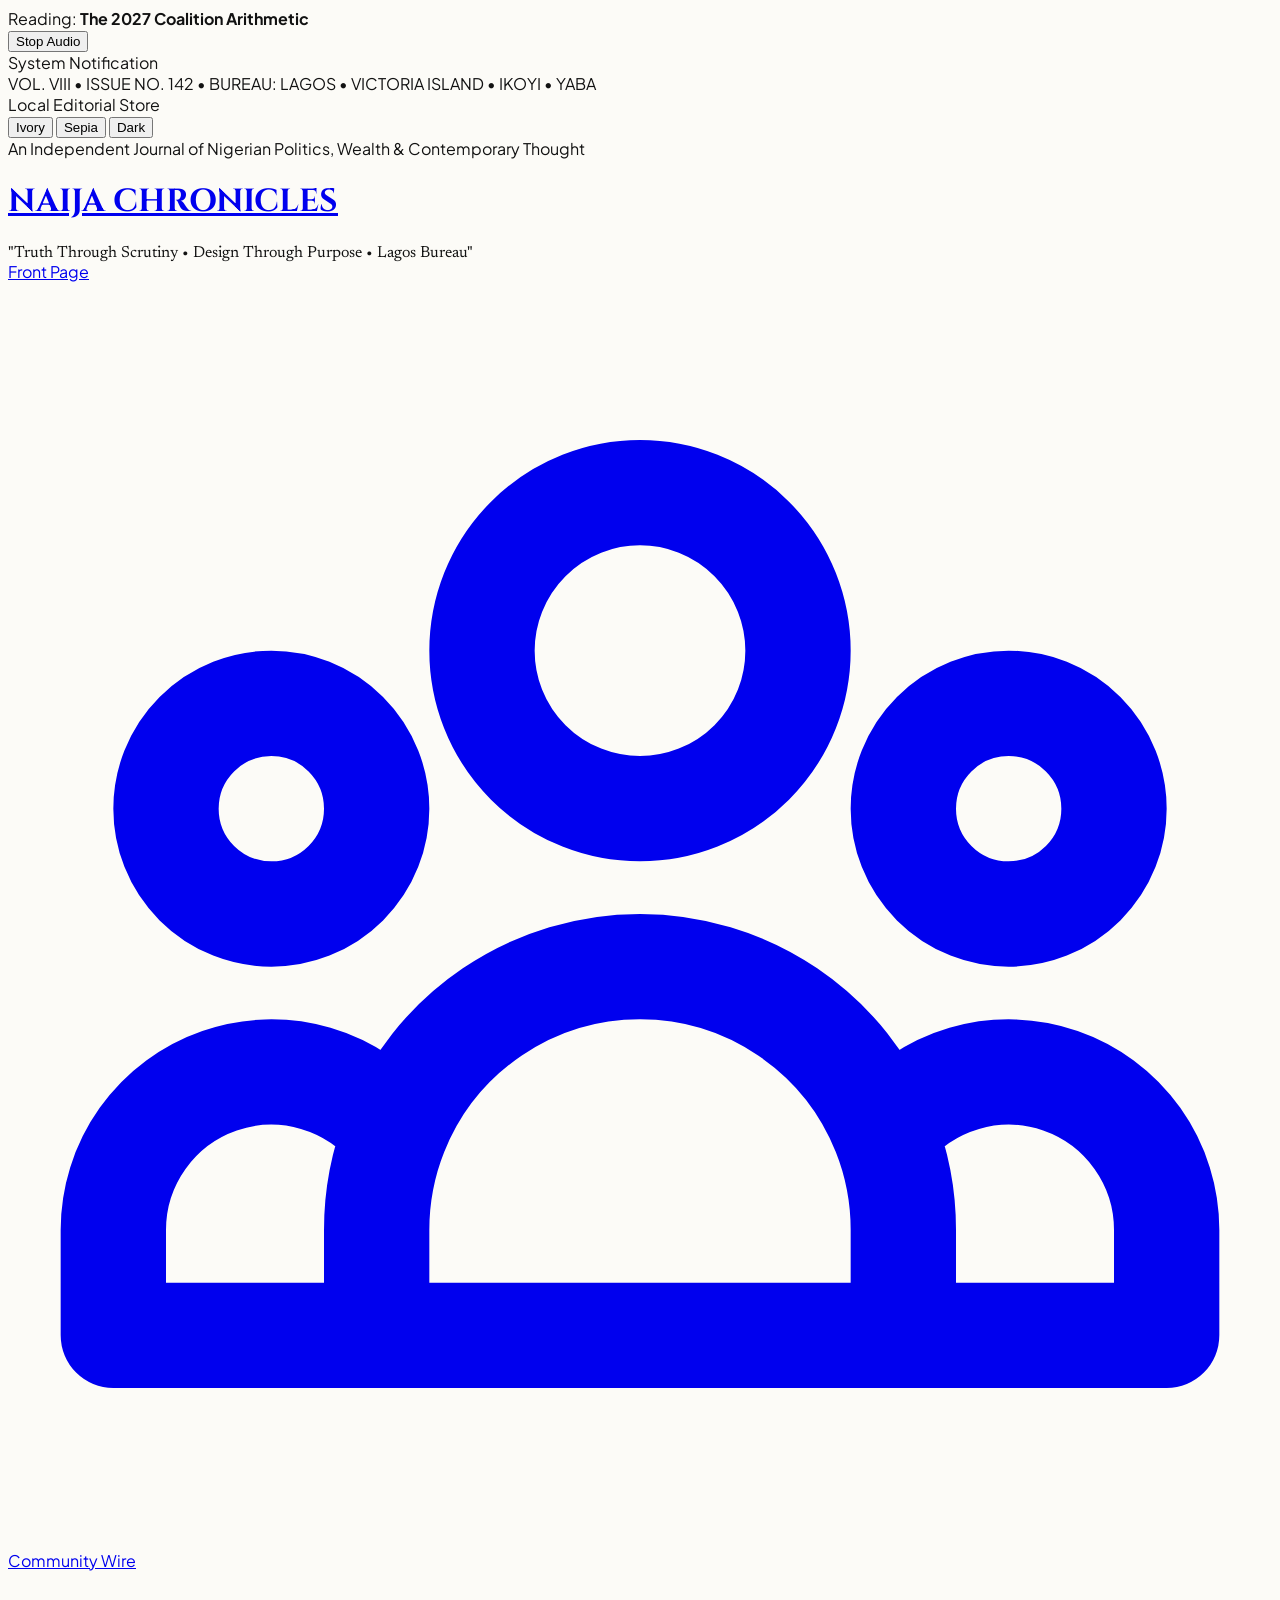
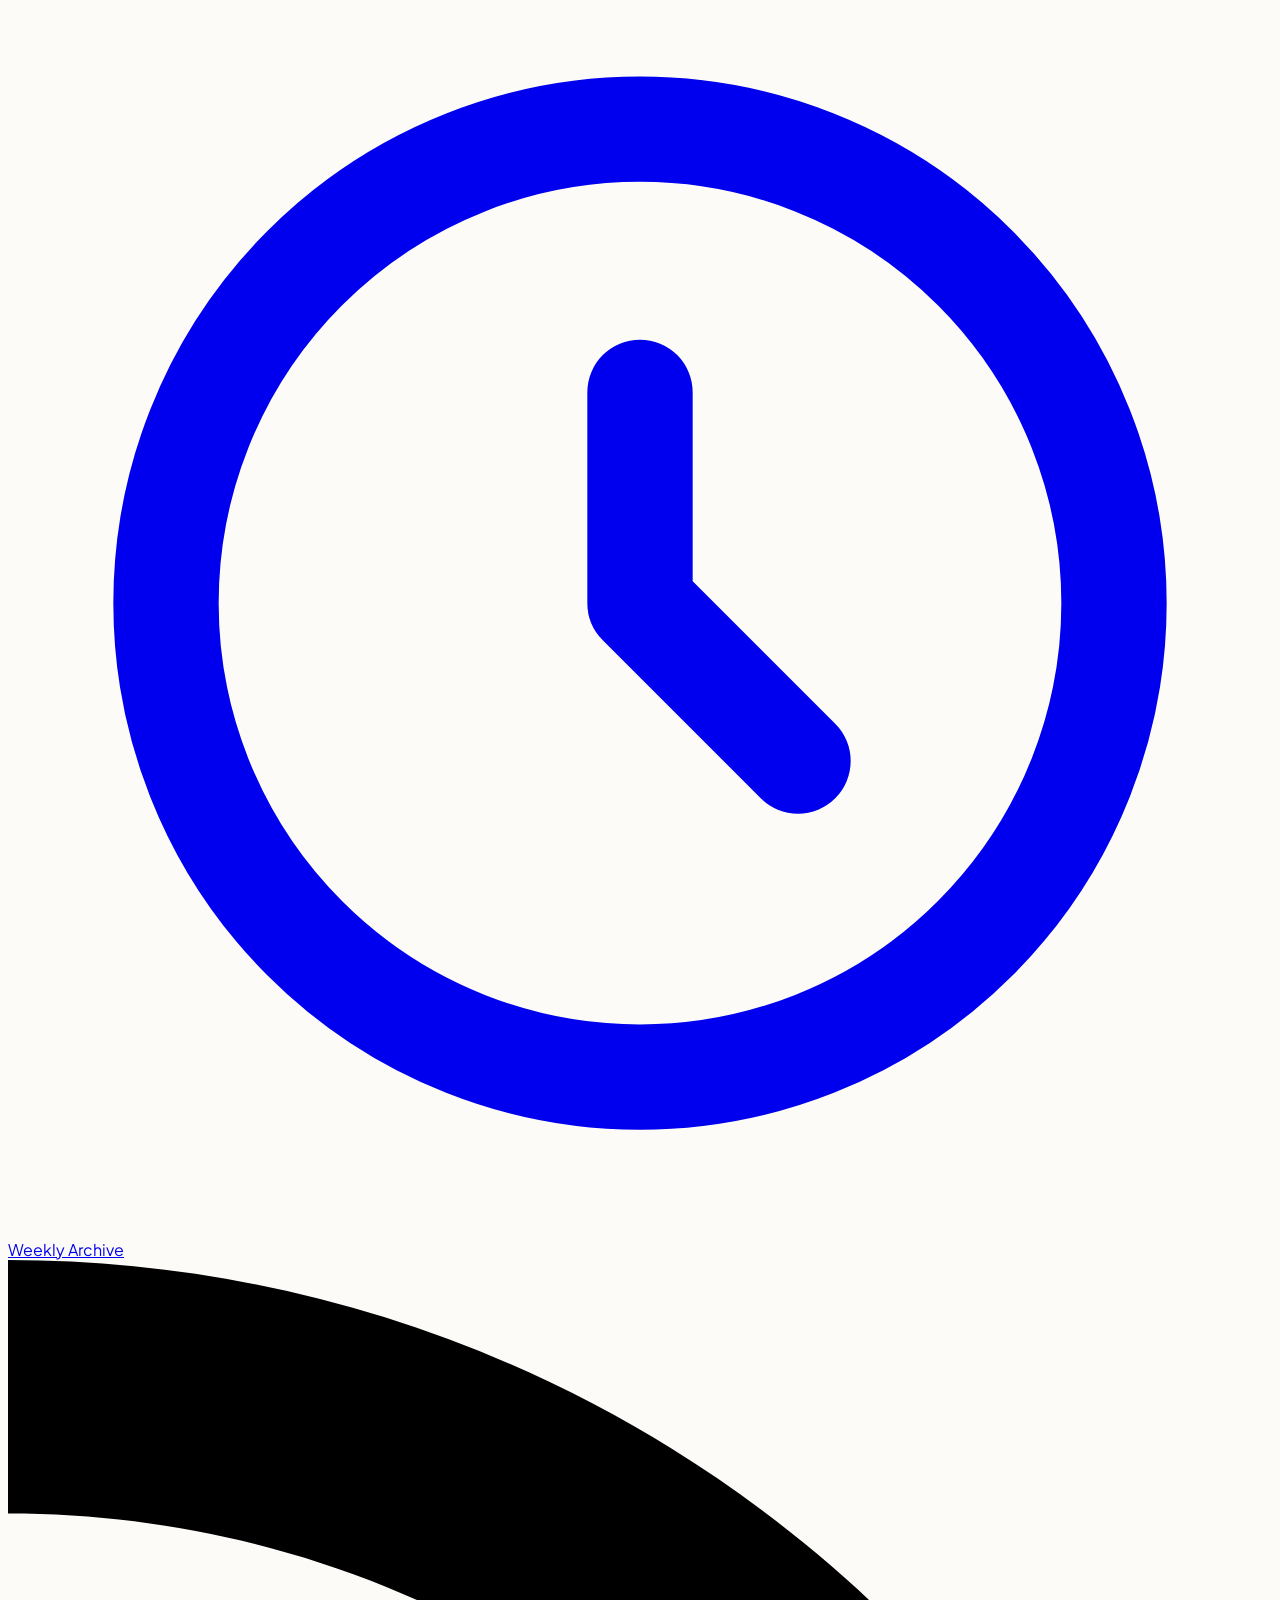
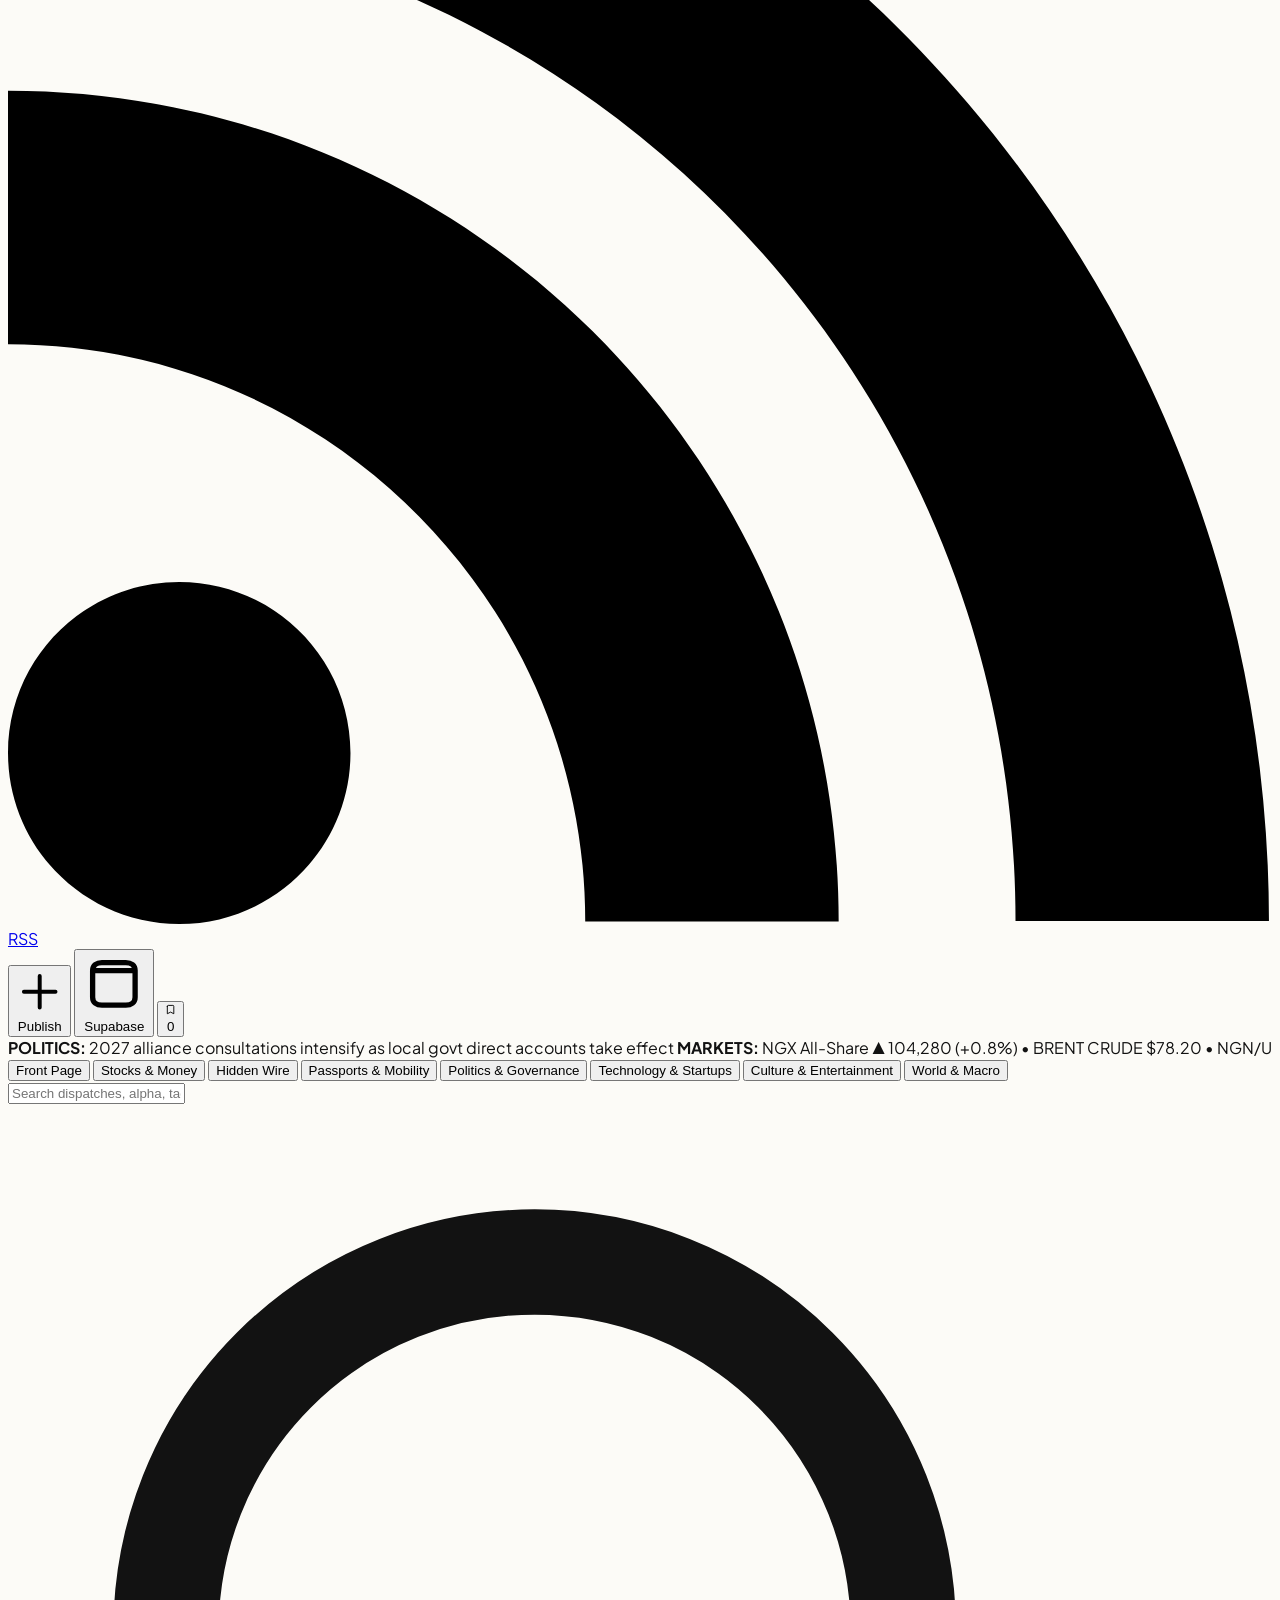
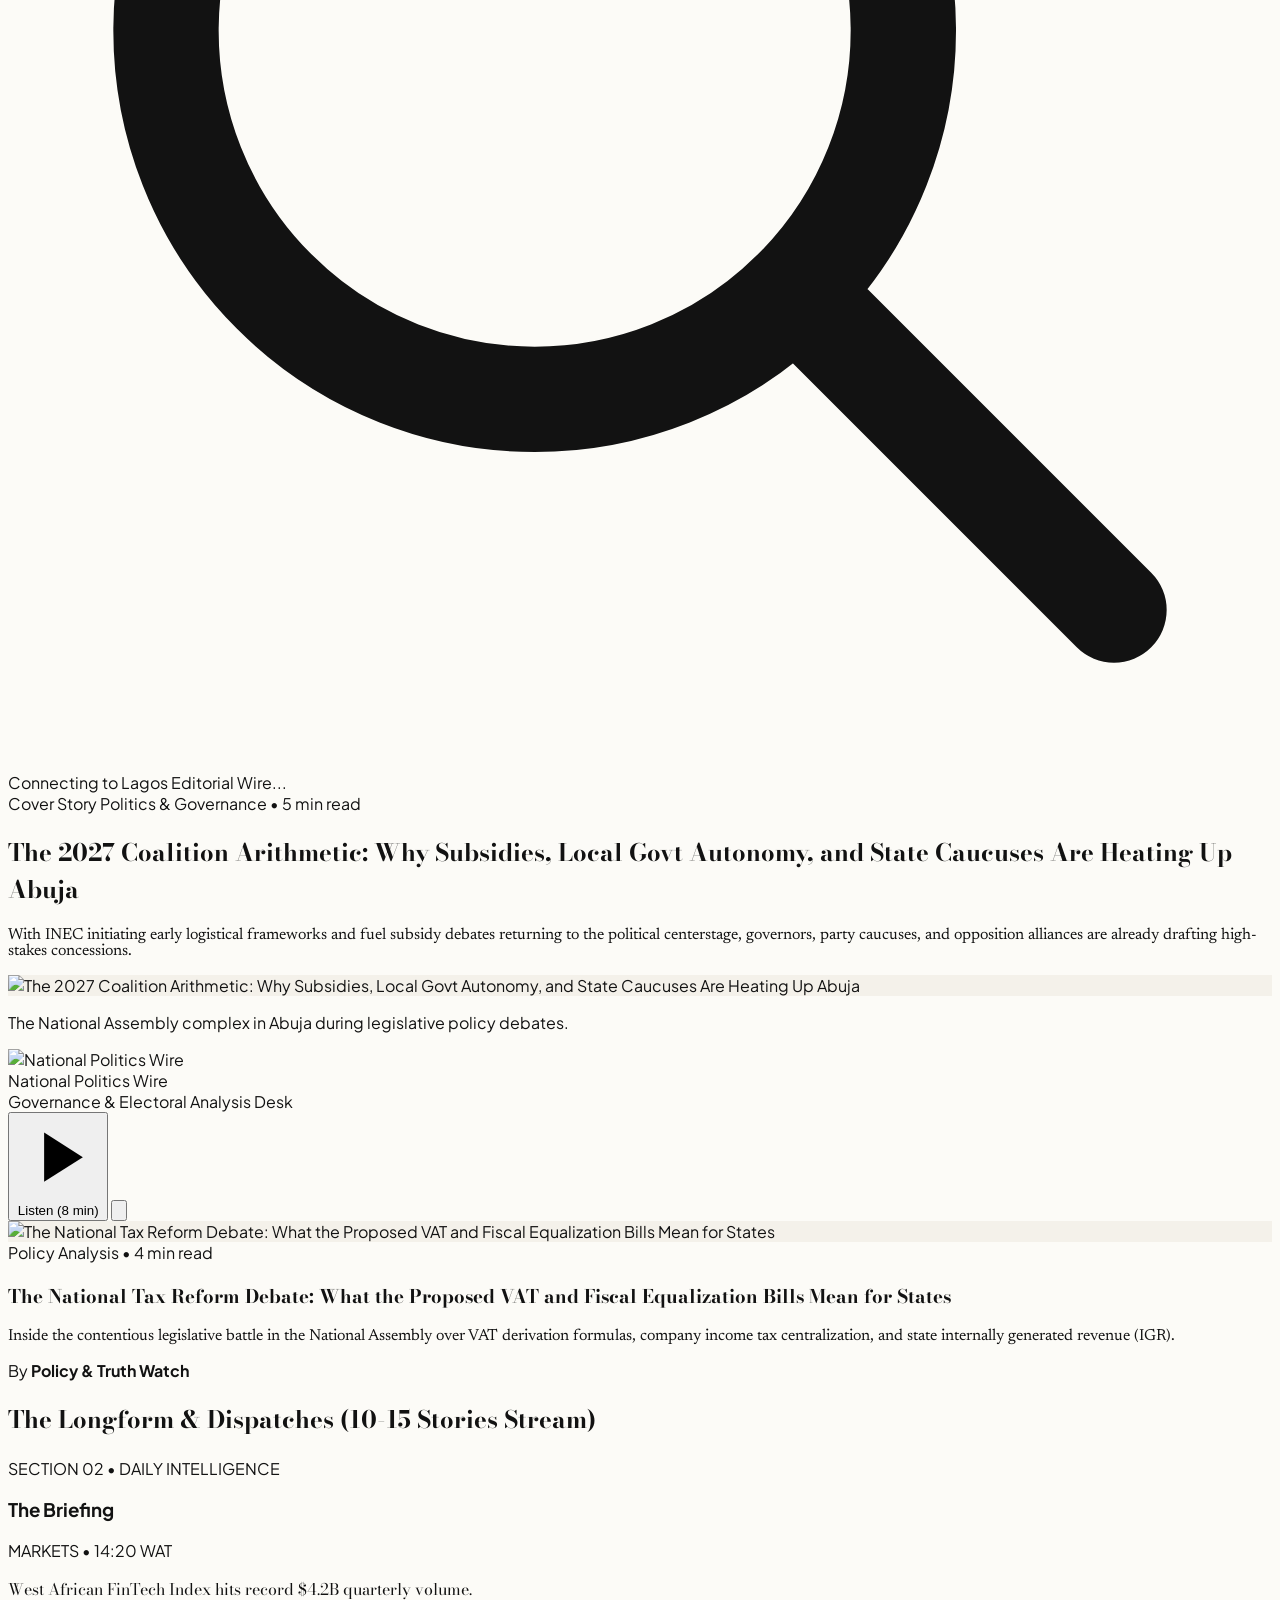
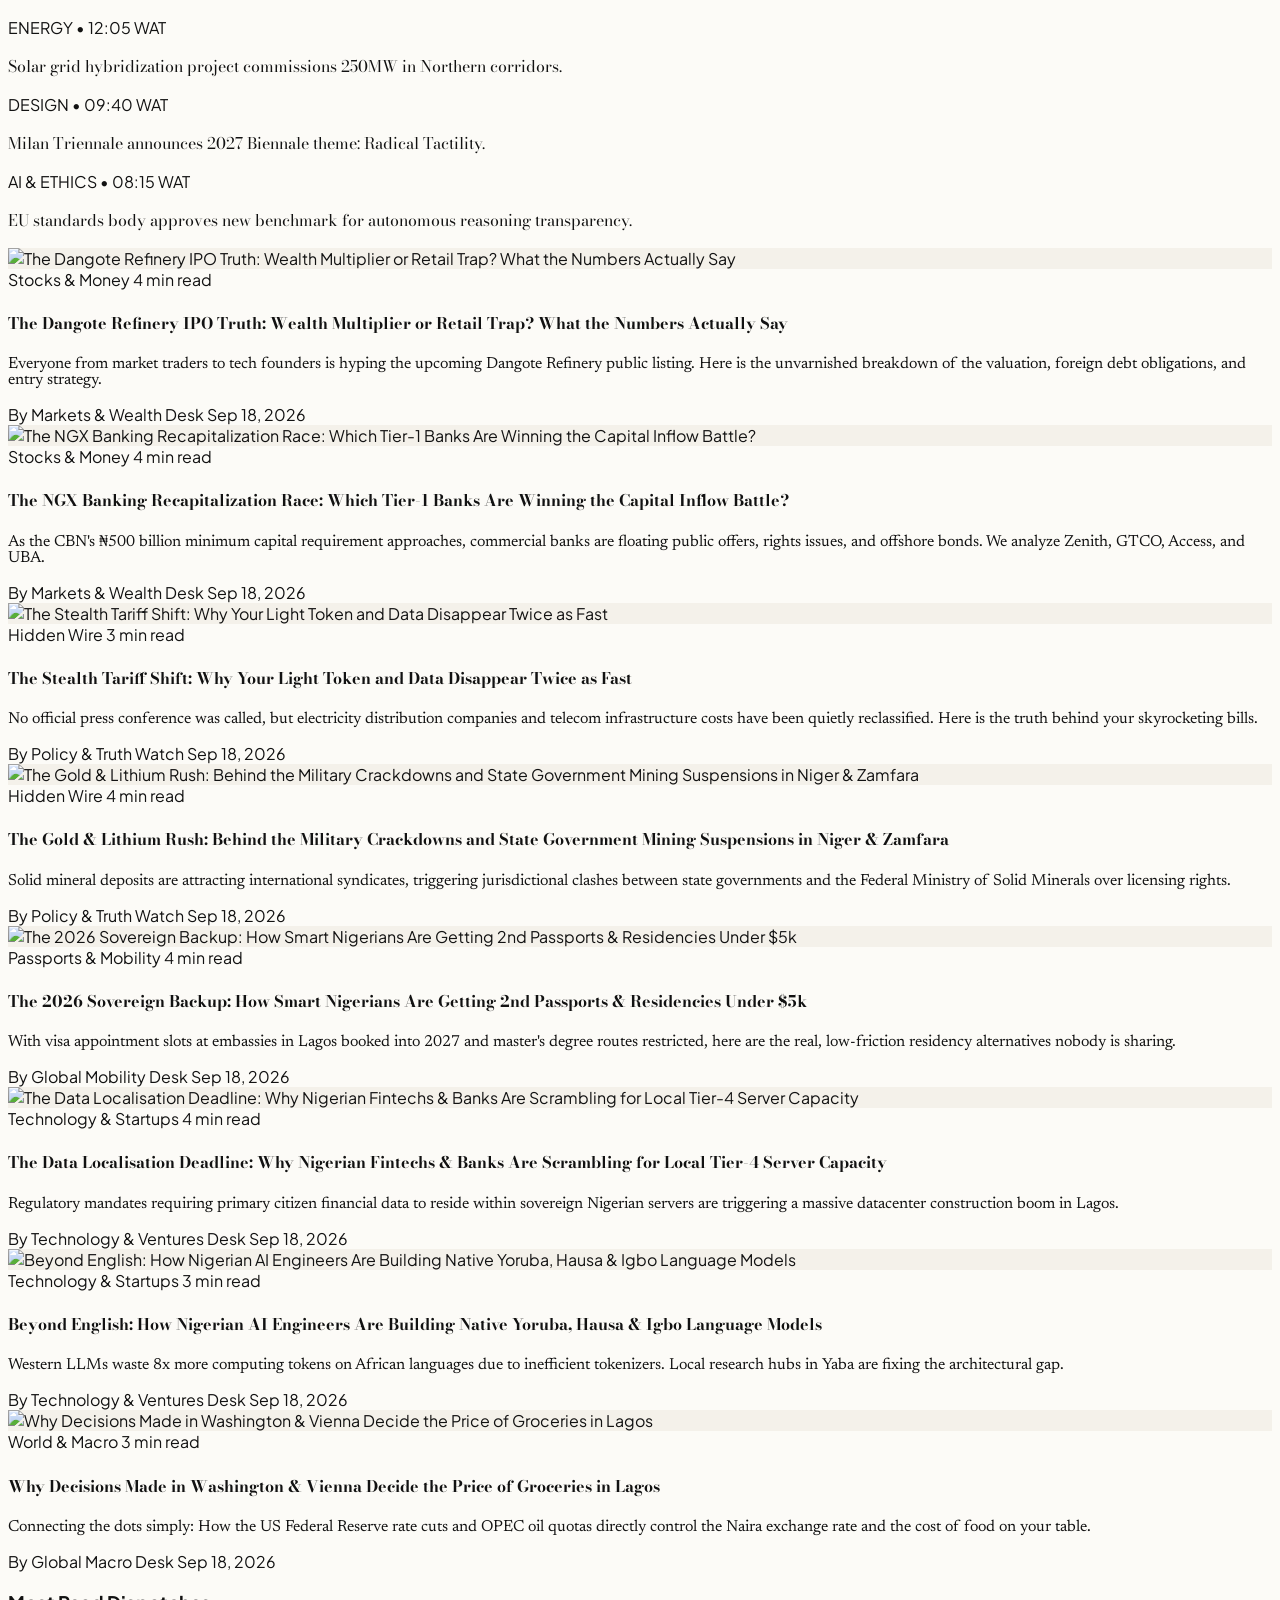
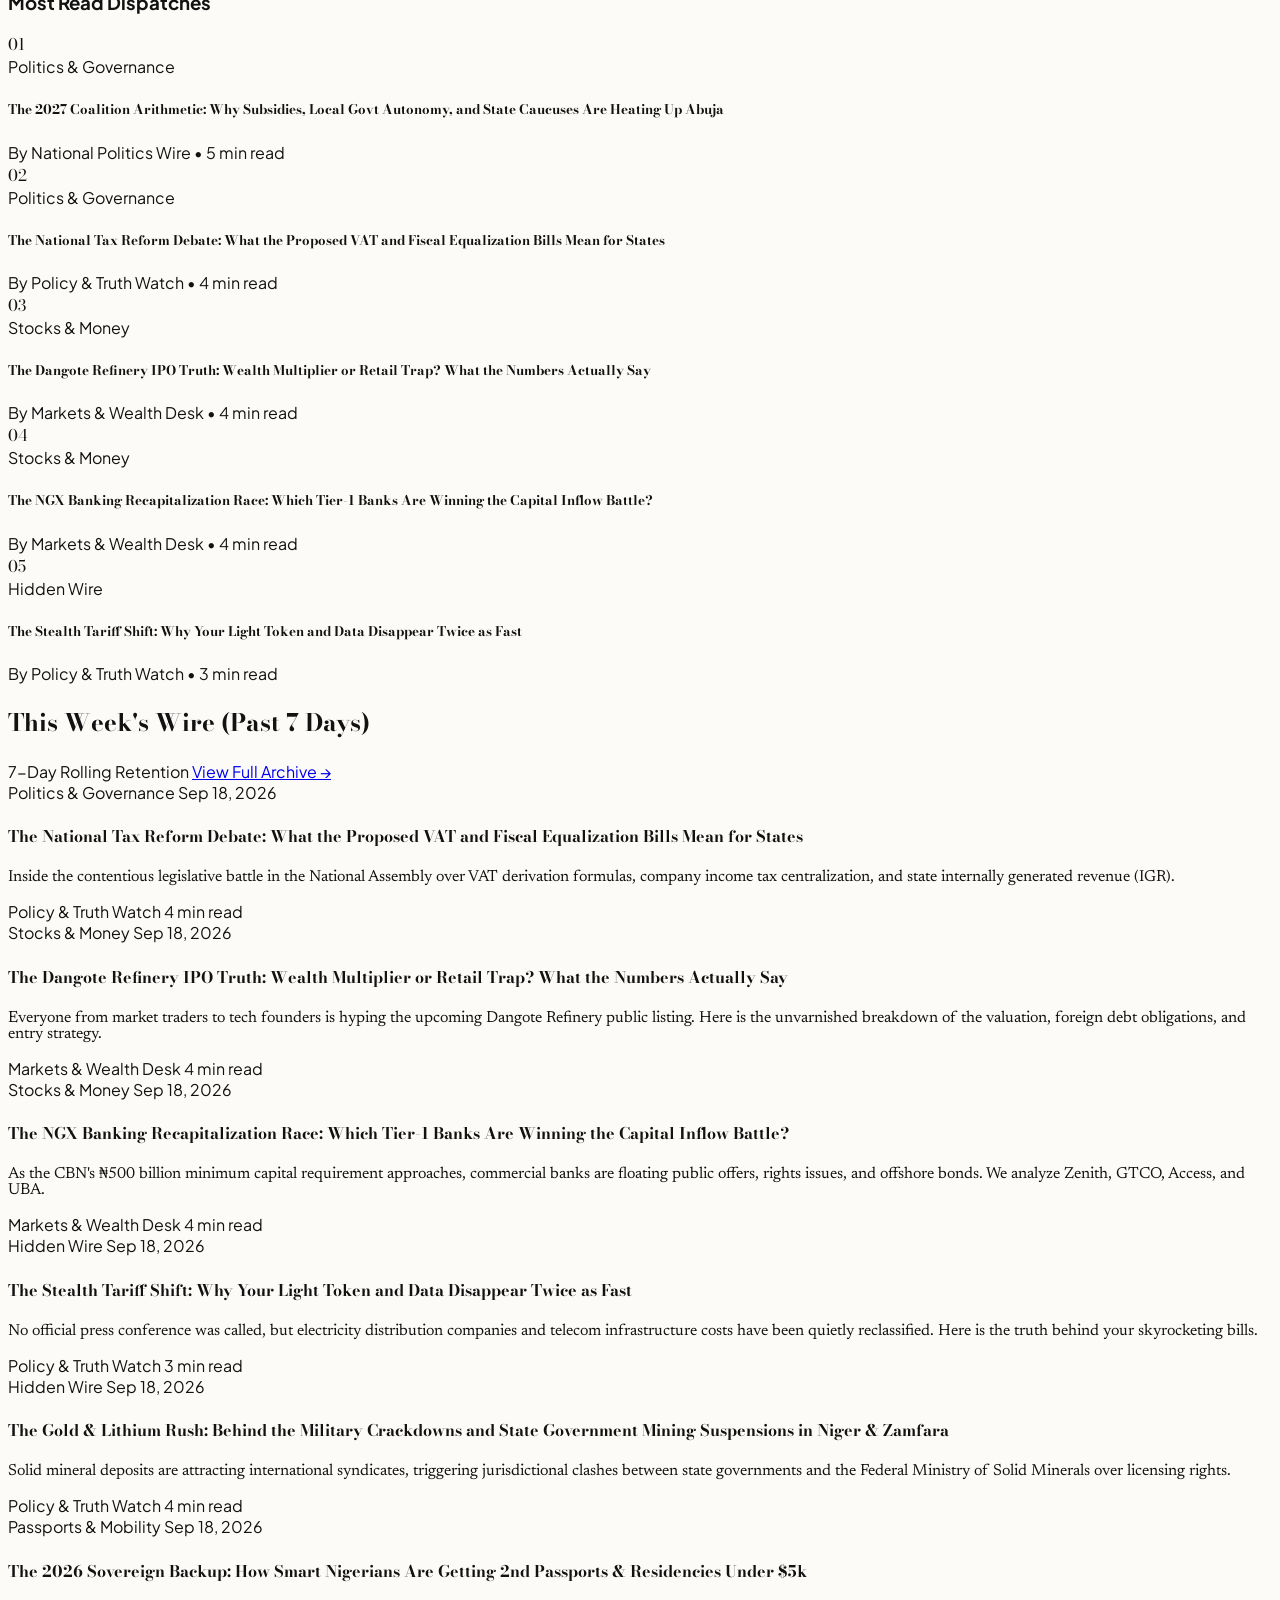
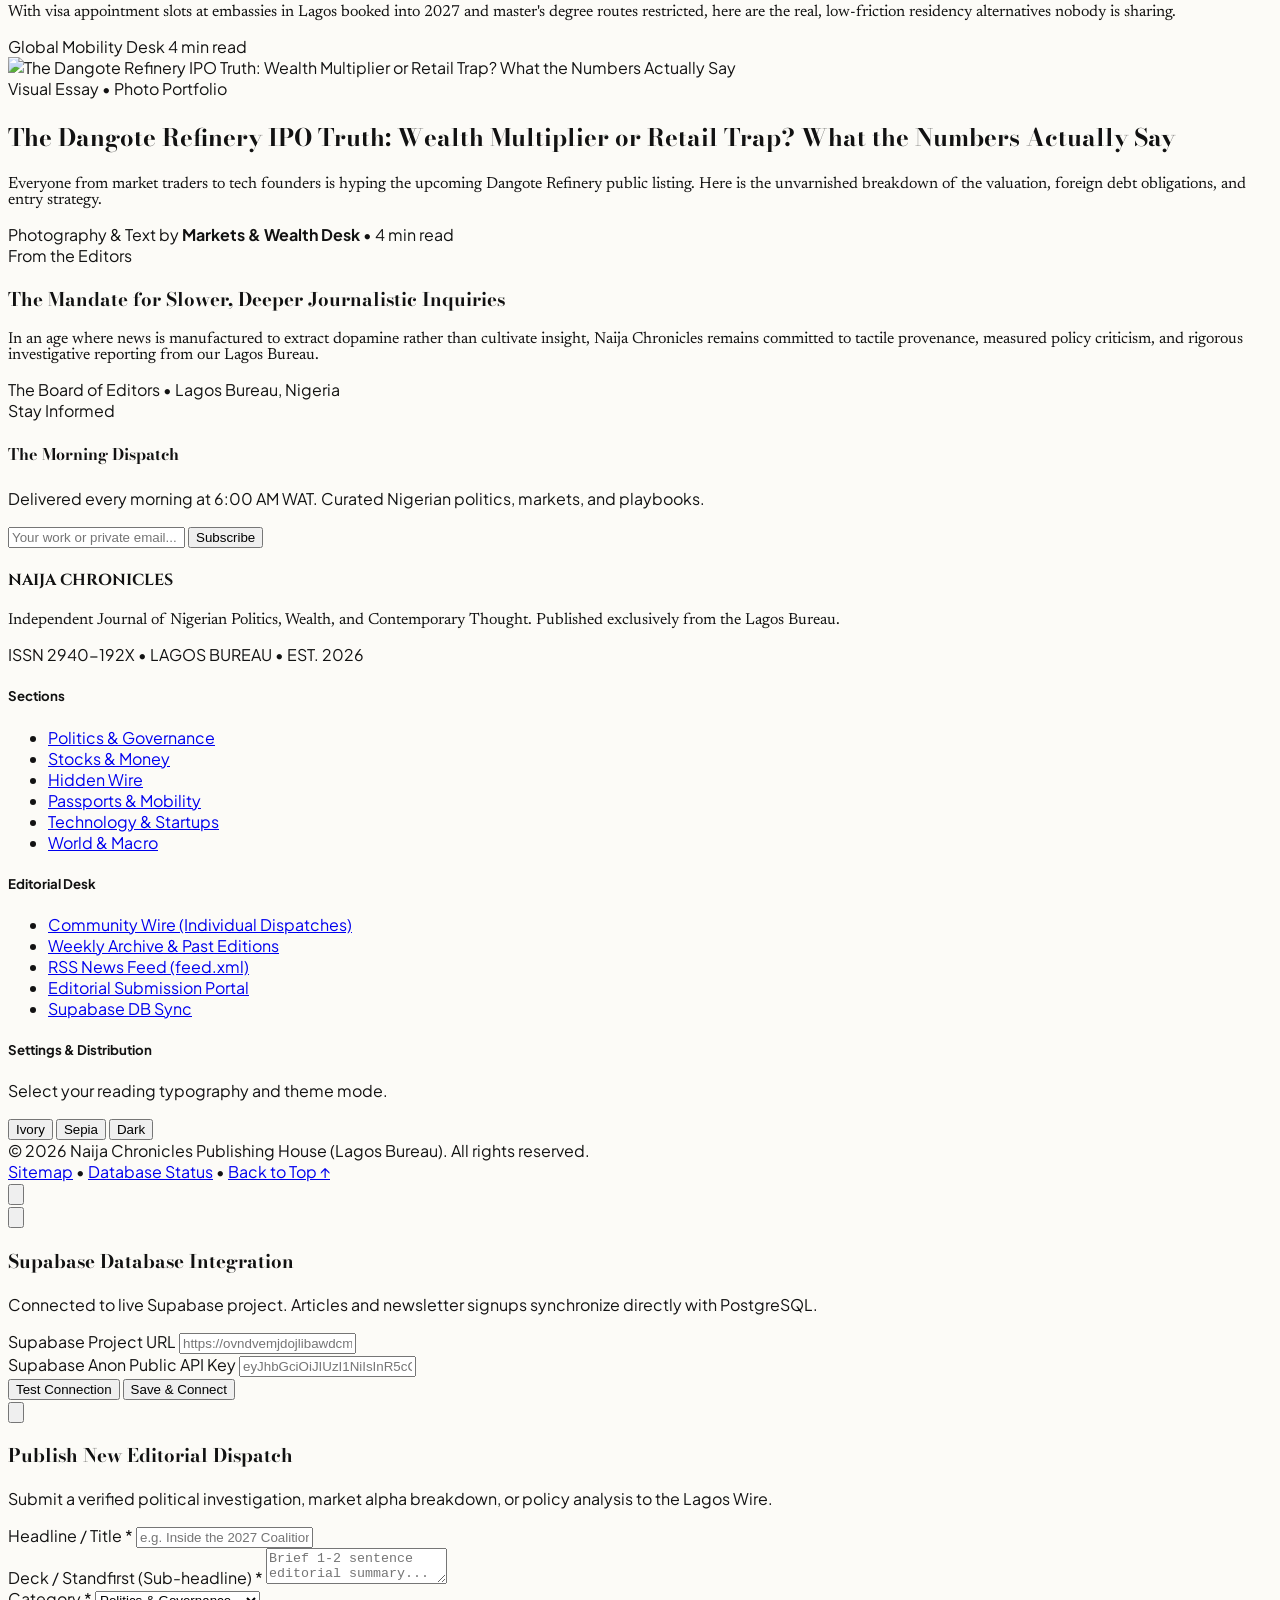
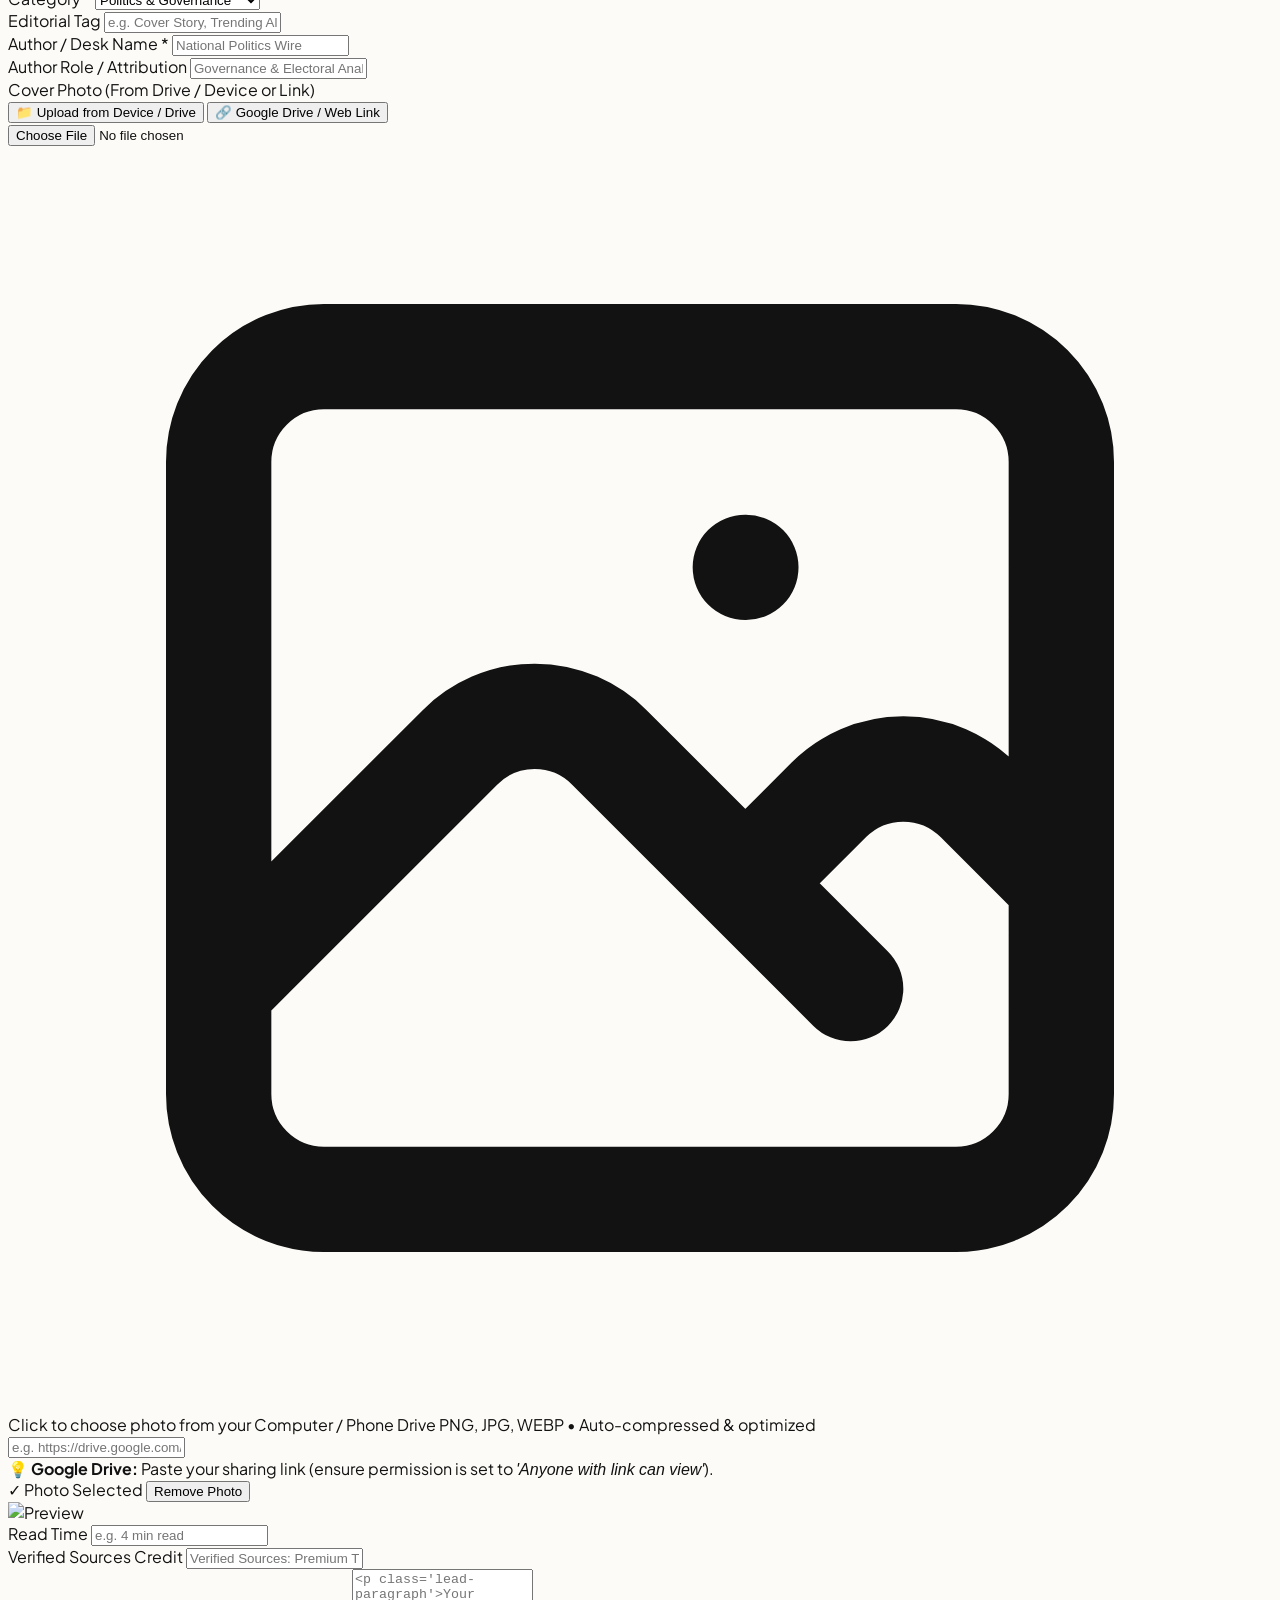
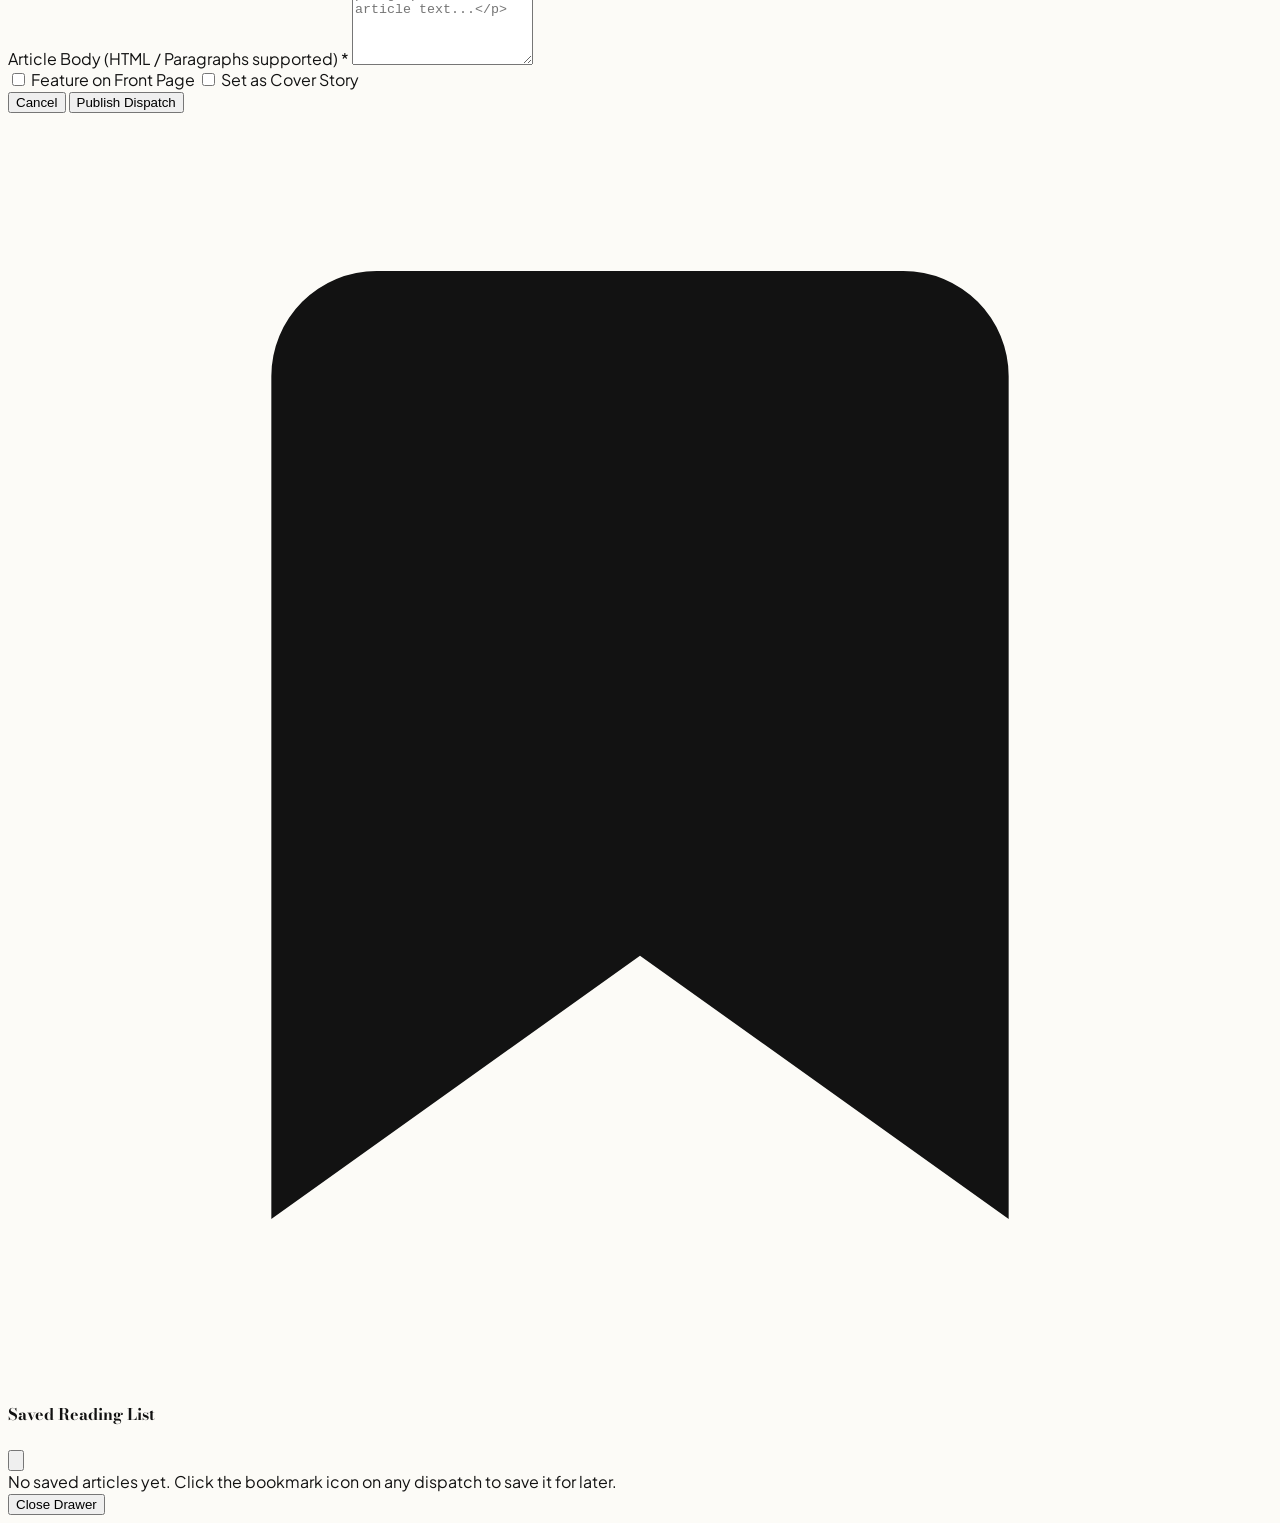
==== commit 576cac19: "feat: add direct device/drive photo upload with client-side compression and Google Drive link suppor" ====
--- a/index.html
+++ b/index.html
@@ -563,20 +563,63 @@
           </div>
         </div>
 
+        <div>
+          <label class="block text-xs font-mono uppercase tracking-wider text-stone-500 mb-2">Cover Photo (From Drive / Device or Link)</label>
+          <div class="flex items-center gap-2 mb-3 border-b border-stone-200 dark:border-stone-800 pb-2">
+            <button type="button" onclick="switchEditorialImageTab('file')" id="edit-img-tab-file" class="px-3 py-1 rounded text-xs font-mono font-bold bg-neutral-900 text-white dark:bg-stone-100 dark:text-neutral-900 transition-colors">
+              📁 Upload from Device / Drive
+            </button>
+            <button type="button" onclick="switchEditorialImageTab('url')" id="edit-img-tab-url" class="px-3 py-1 rounded text-xs font-mono text-stone-500 hover:text-stone-900 dark:hover:text-stone-200 transition-colors">
+              🔗 Google Drive / Web Link
+            </button>
+          </div>
+
+          <div id="edit-image-file-section" class="space-y-2">
+            <div class="border-2 border-dashed border-stone-300 dark:border-stone-700 rounded p-4 text-center hover:border-red-600 transition-colors bg-stone-50 dark:bg-stone-900/40">
+              <input type="file" id="editorial-file-picker" accept="image/*" onchange="handleEditorialFileSelect(this)" class="hidden" />
+              <label for="editorial-file-picker" class="cursor-pointer flex flex-col items-center justify-center">
+                <svg class="w-8 h-8 text-stone-400 mb-2" fill="none" stroke="currentColor" viewBox="0 0 24 24"><path stroke-linecap="round" stroke-linejoin="round" stroke-width="2" d="M4 16l4.586-4.586a2 2 0 012.828 0L16 16m-2-2l1.586-1.586a2 2 0 012.828 0L20 14m-6-6h.01M6 20h12a2 2 0 002-2V6a2 2 0 00-2-2H6a2 2 0 00-2 2v12a2 2 0 002 2z"/></svg>
+                <span class="text-xs font-mono font-bold text-stone-800 dark:text-stone-200">Click to choose photo from your Computer / Phone Drive</span>
+                <span class="text-[11px] font-sans text-stone-400 mt-0.5">PNG, JPG, WEBP • Auto-compressed &amp; optimized</span>
+              </label>
+            </div>
+          </div>
+
+          <div id="edit-image-url-section" class="hidden space-y-2">
+            <input 
+              id="editorial-cover-input" 
+              name="cover_image" 
+              placeholder="e.g. https://drive.google.com/file/d/... or https://i.ibb.co/..." 
+              oninput="previewEditorialImage(this.value)"
+              class="w-full px-3.5 py-2 text-xs font-mono rounded border border-stone-300 dark:border-stone-700 bg-white dark:bg-stone-900 text-stone-900 dark:text-stone-100 focus:outline-none focus:border-red-600" 
+            />
+            <div class="text-[11px] font-sans text-stone-500 dark:text-stone-400">
+              💡 <strong>Google Drive:</strong> Paste your sharing link (ensure permission is set to <em>'Anyone with link can view'</em>).
+            </div>
+          </div>
+
+          <input type="hidden" id="editorial-final-cover" name="final_cover_image" value="" />
+          
+          <div id="edit-preview-container" class="mt-3 hidden p-3 rounded border border-stone-200 dark:border-stone-800 bg-stone-50 dark:bg-stone-900/50">
+            <div class="text-[10px] font-mono uppercase tracking-wider text-stone-500 mb-1.5 flex items-center justify-between">
+              <span id="edit-preview-status" class="text-emerald-600 font-bold">✓ Photo Selected</span>
+              <button type="button" onclick="clearEditorialImage()" class="text-red-600 hover:underline font-mono text-[10px]">Remove Photo</button>
+            </div>
+            <div class="aspect-[16/9] w-full max-h-48 overflow-hidden rounded bg-stone-200 dark:bg-stone-800">
+              <img id="edit-preview-element" src="" alt="Preview" class="w-full h-full object-cover" />
+            </div>
+          </div>
+        </div>
+
         <div class="grid grid-cols-1 sm:grid-cols-2 gap-4">
-          <div>
-            <label class="block text-xs font-mono uppercase tracking-wider text-stone-500 mb-1">Cover Image URL</label>
-            <input name="cover_image" placeholder="https://images.unsplash.com/photo-..." class="w-full px-3.5 py-2 text-xs font-mono rounded border border-stone-300 dark:border-stone-700 bg-white dark:bg-stone-900 text-stone-900 dark:text-stone-100" />
-          </div>
           <div>
             <label class="block text-xs font-mono uppercase tracking-wider text-stone-500 mb-1">Read Time</label>
             <input name="read_time" placeholder="e.g. 4 min read" class="w-full px-3.5 py-2 text-xs font-sans rounded border border-stone-300 dark:border-stone-700 bg-white dark:bg-stone-900 text-stone-900 dark:text-stone-100" />
           </div>
-        </div>
-
-        <div>
-          <label class="block text-xs font-mono uppercase tracking-wider text-stone-500 mb-1">Verified Sources Credit</label>
-          <input name="image_caption" placeholder="Verified Sources: Premium Times, Vanguard, Punch." class="w-full px-3.5 py-2 text-xs font-sans rounded border border-stone-300 dark:border-stone-700 bg-white dark:bg-stone-900 text-stone-900 dark:text-stone-100" />
+          <div>
+            <label class="block text-xs font-mono uppercase tracking-wider text-stone-500 mb-1">Verified Sources Credit</label>
+            <input name="image_caption" placeholder="Verified Sources: Premium Times, Vanguard, Punch." class="w-full px-3.5 py-2 text-xs font-sans rounded border border-stone-300 dark:border-stone-700 bg-white dark:bg-stone-900 text-stone-900 dark:text-stone-100" />
+          </div>
         </div>
 
         <div>
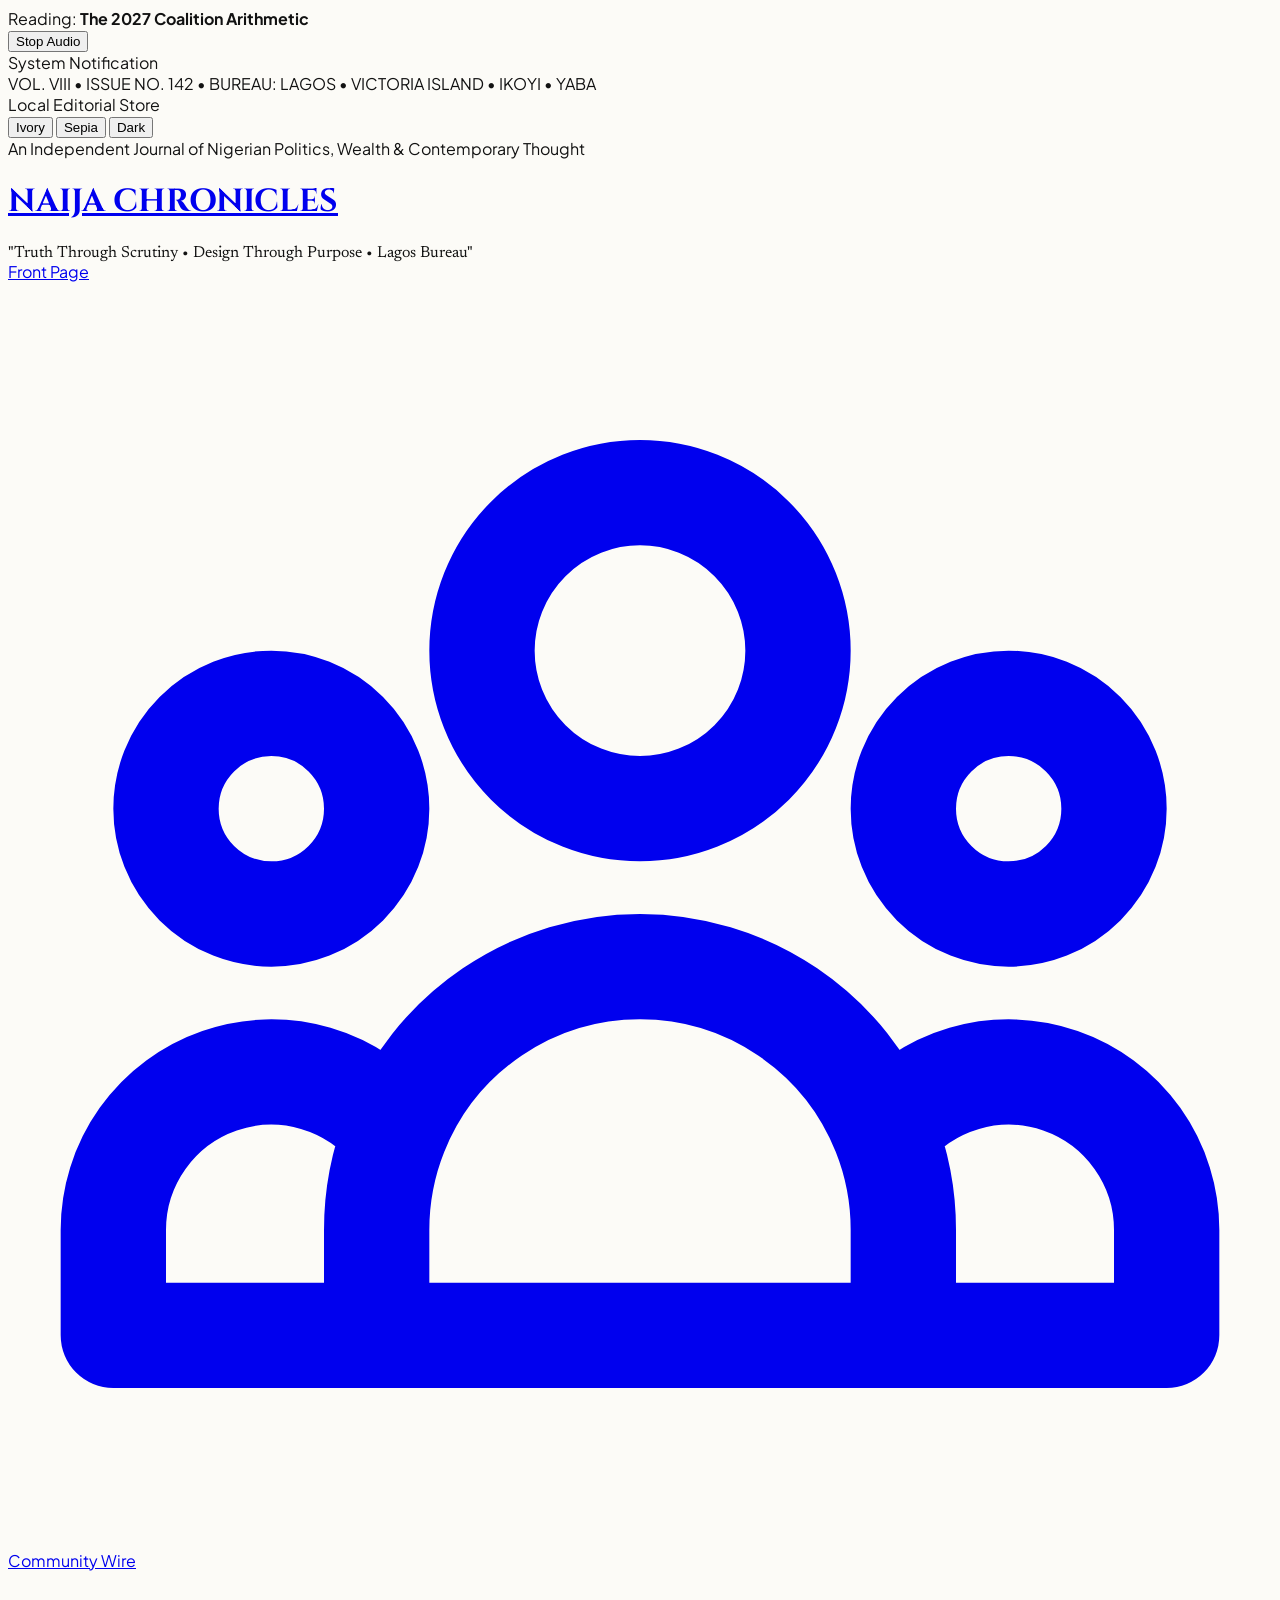
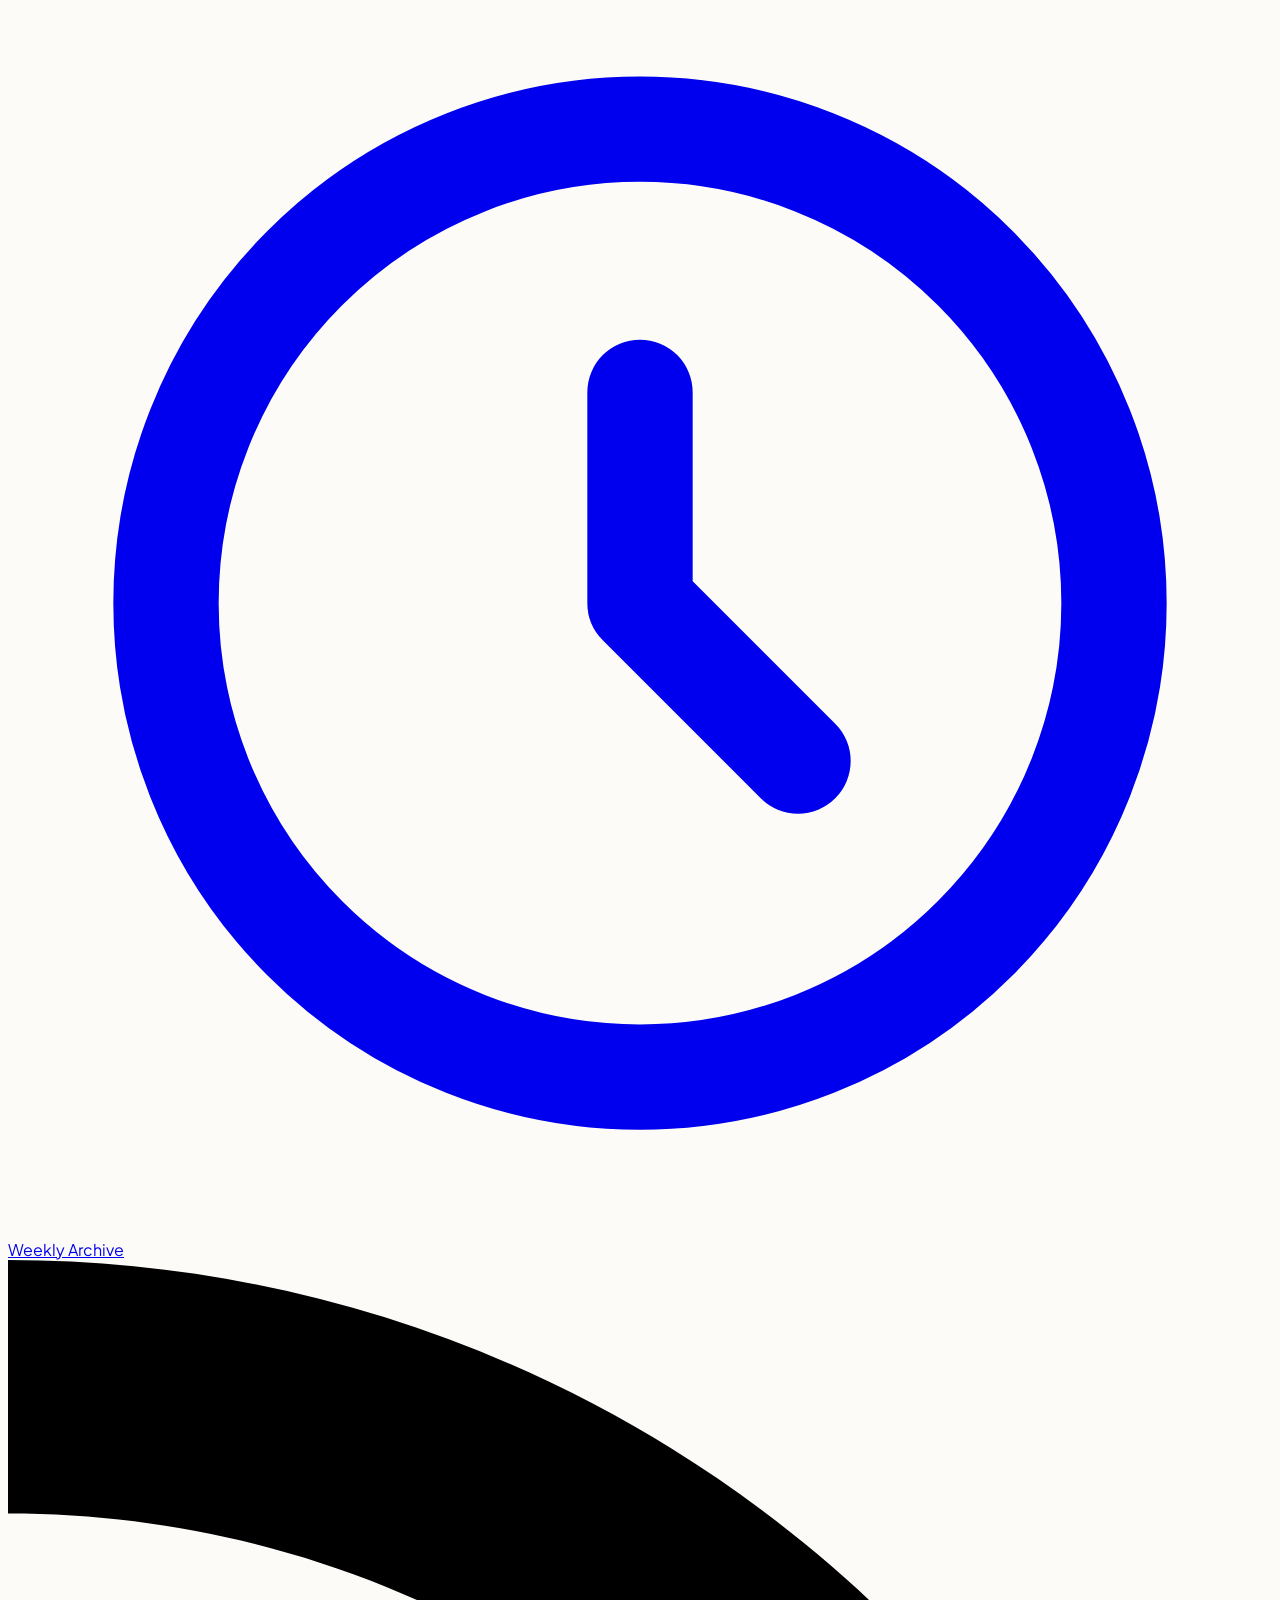
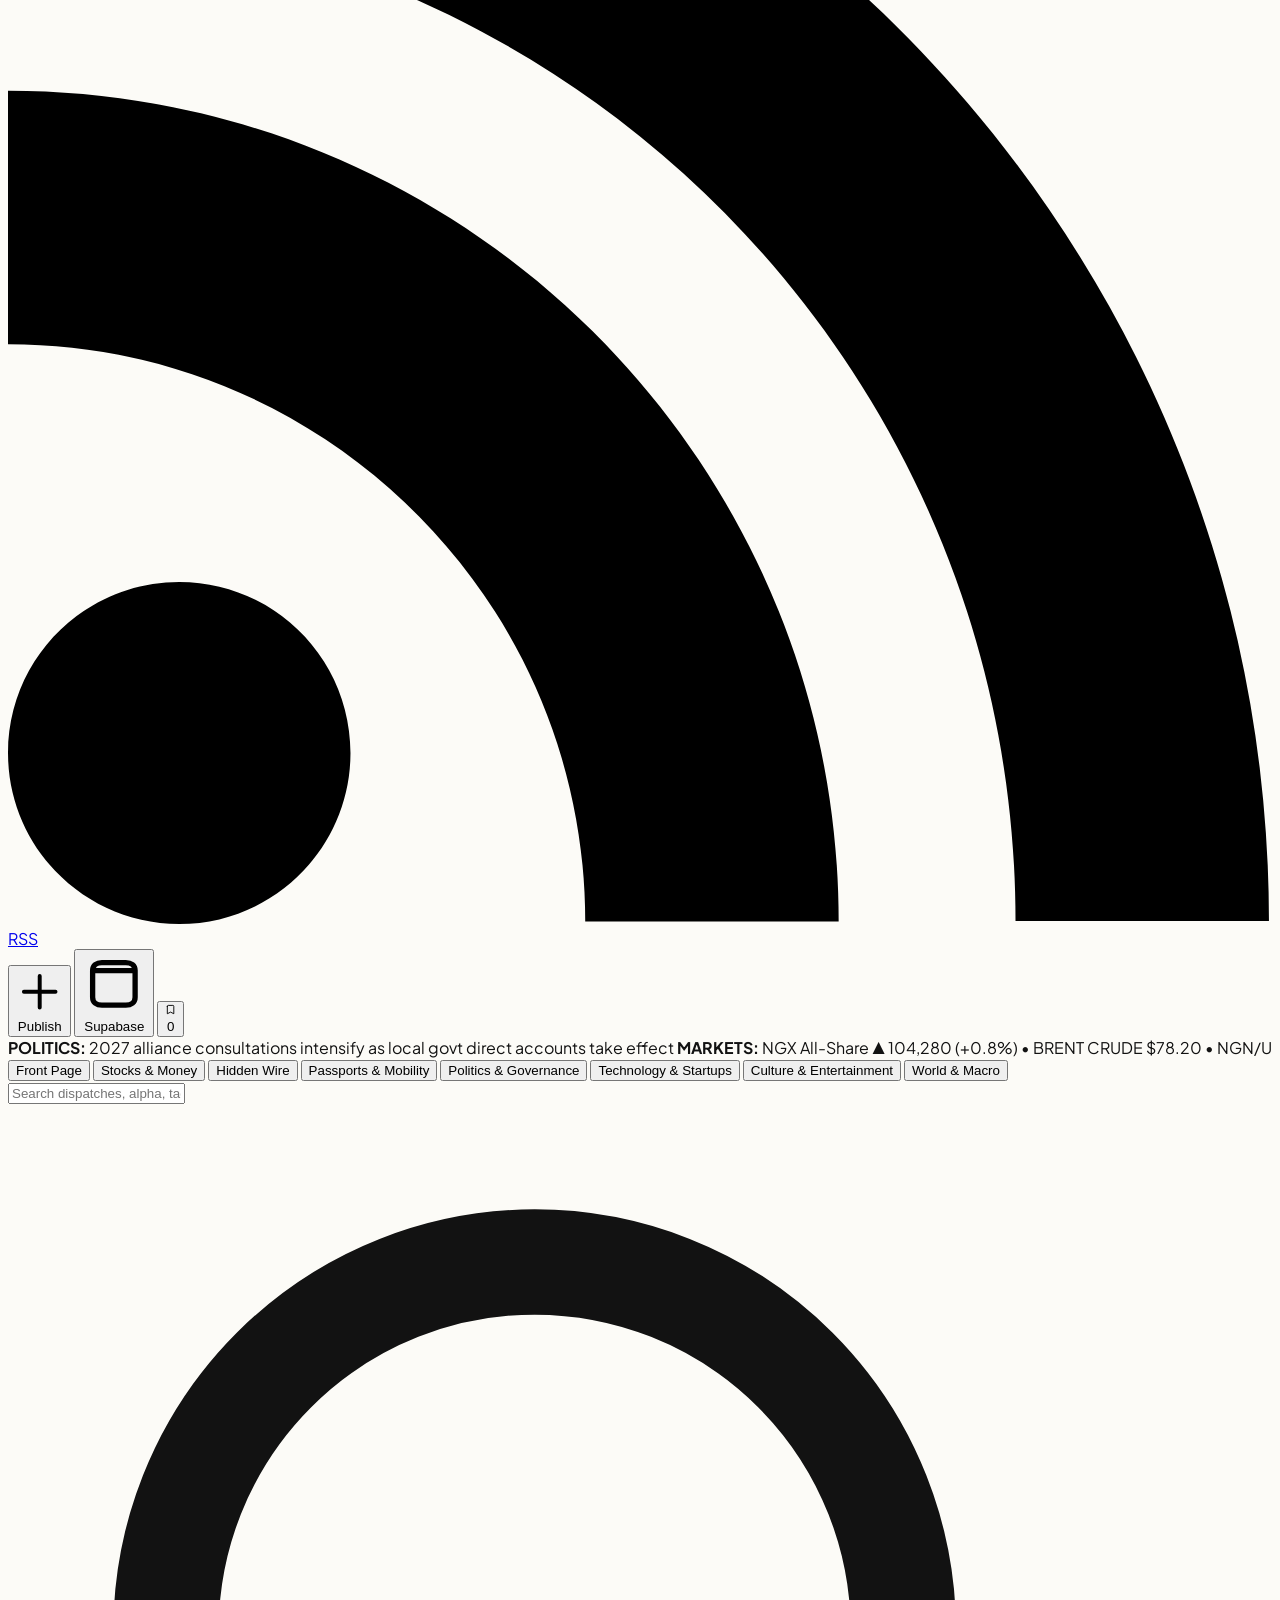
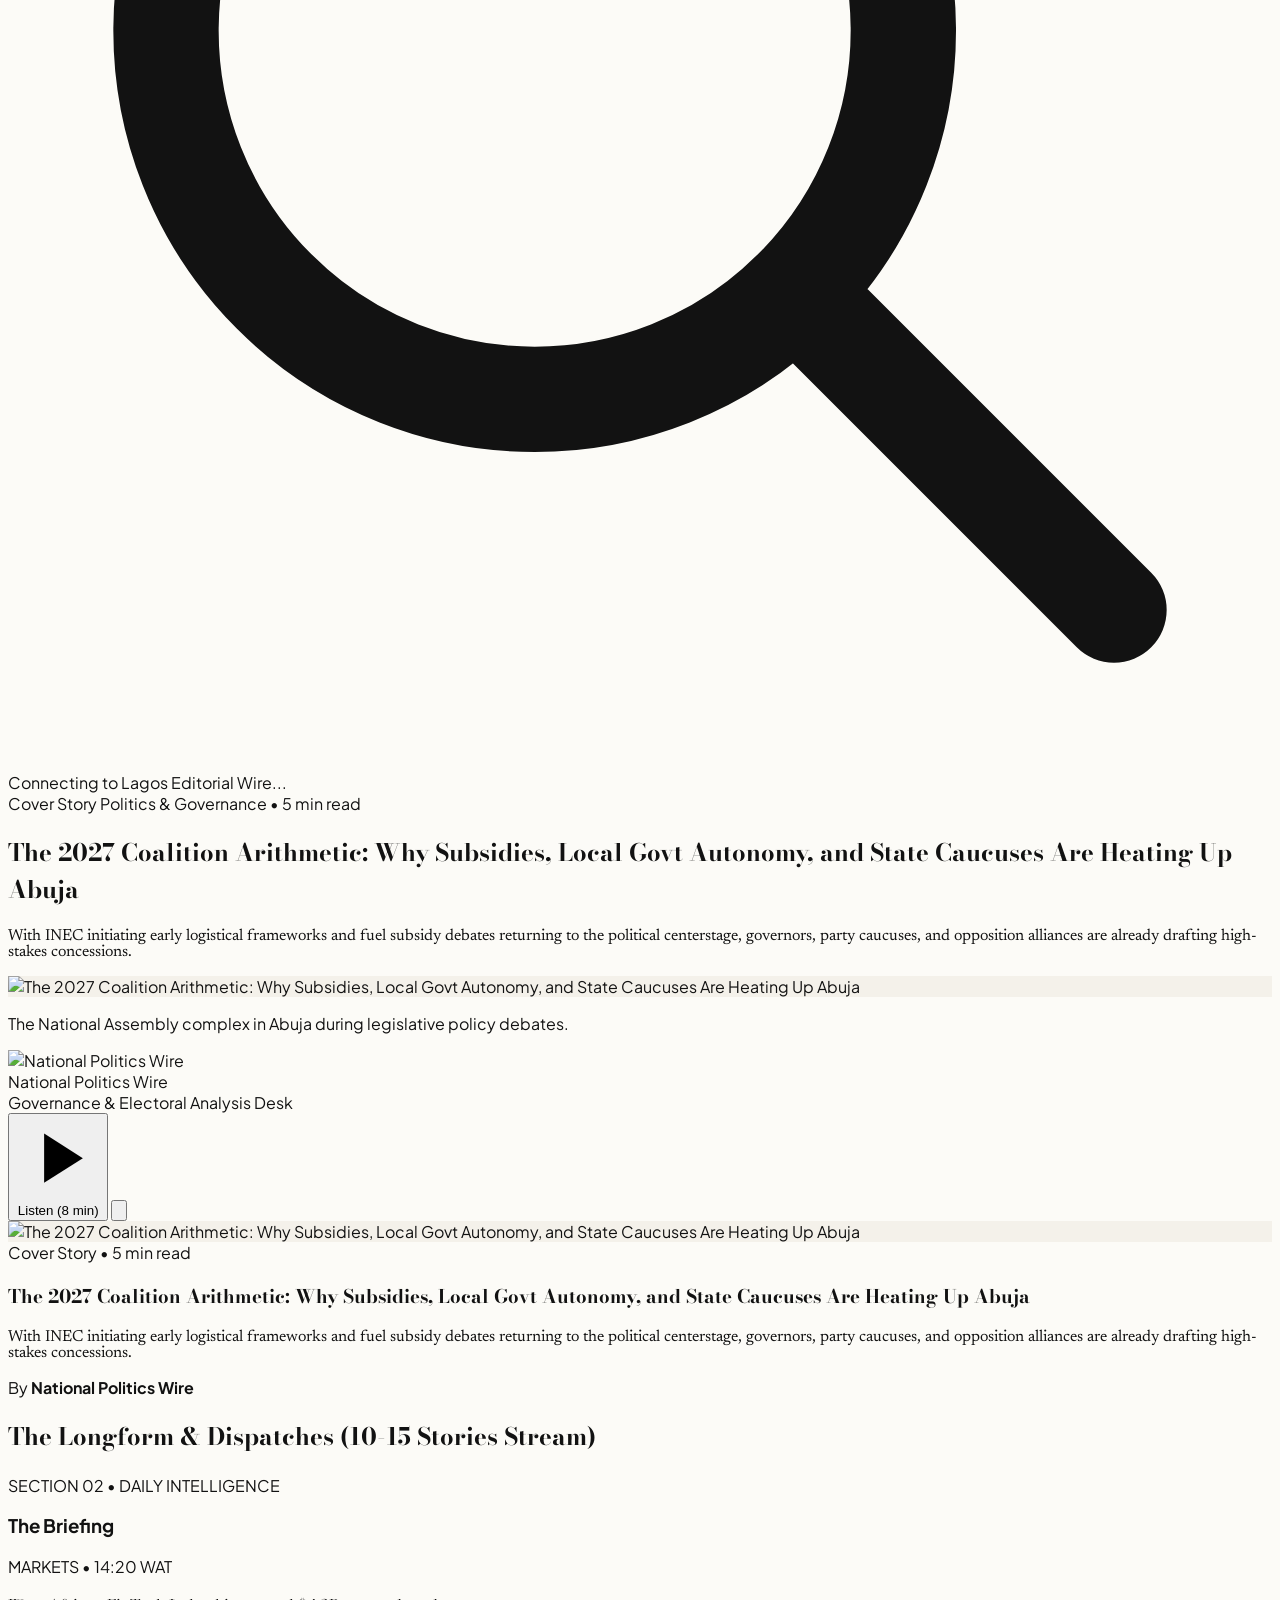
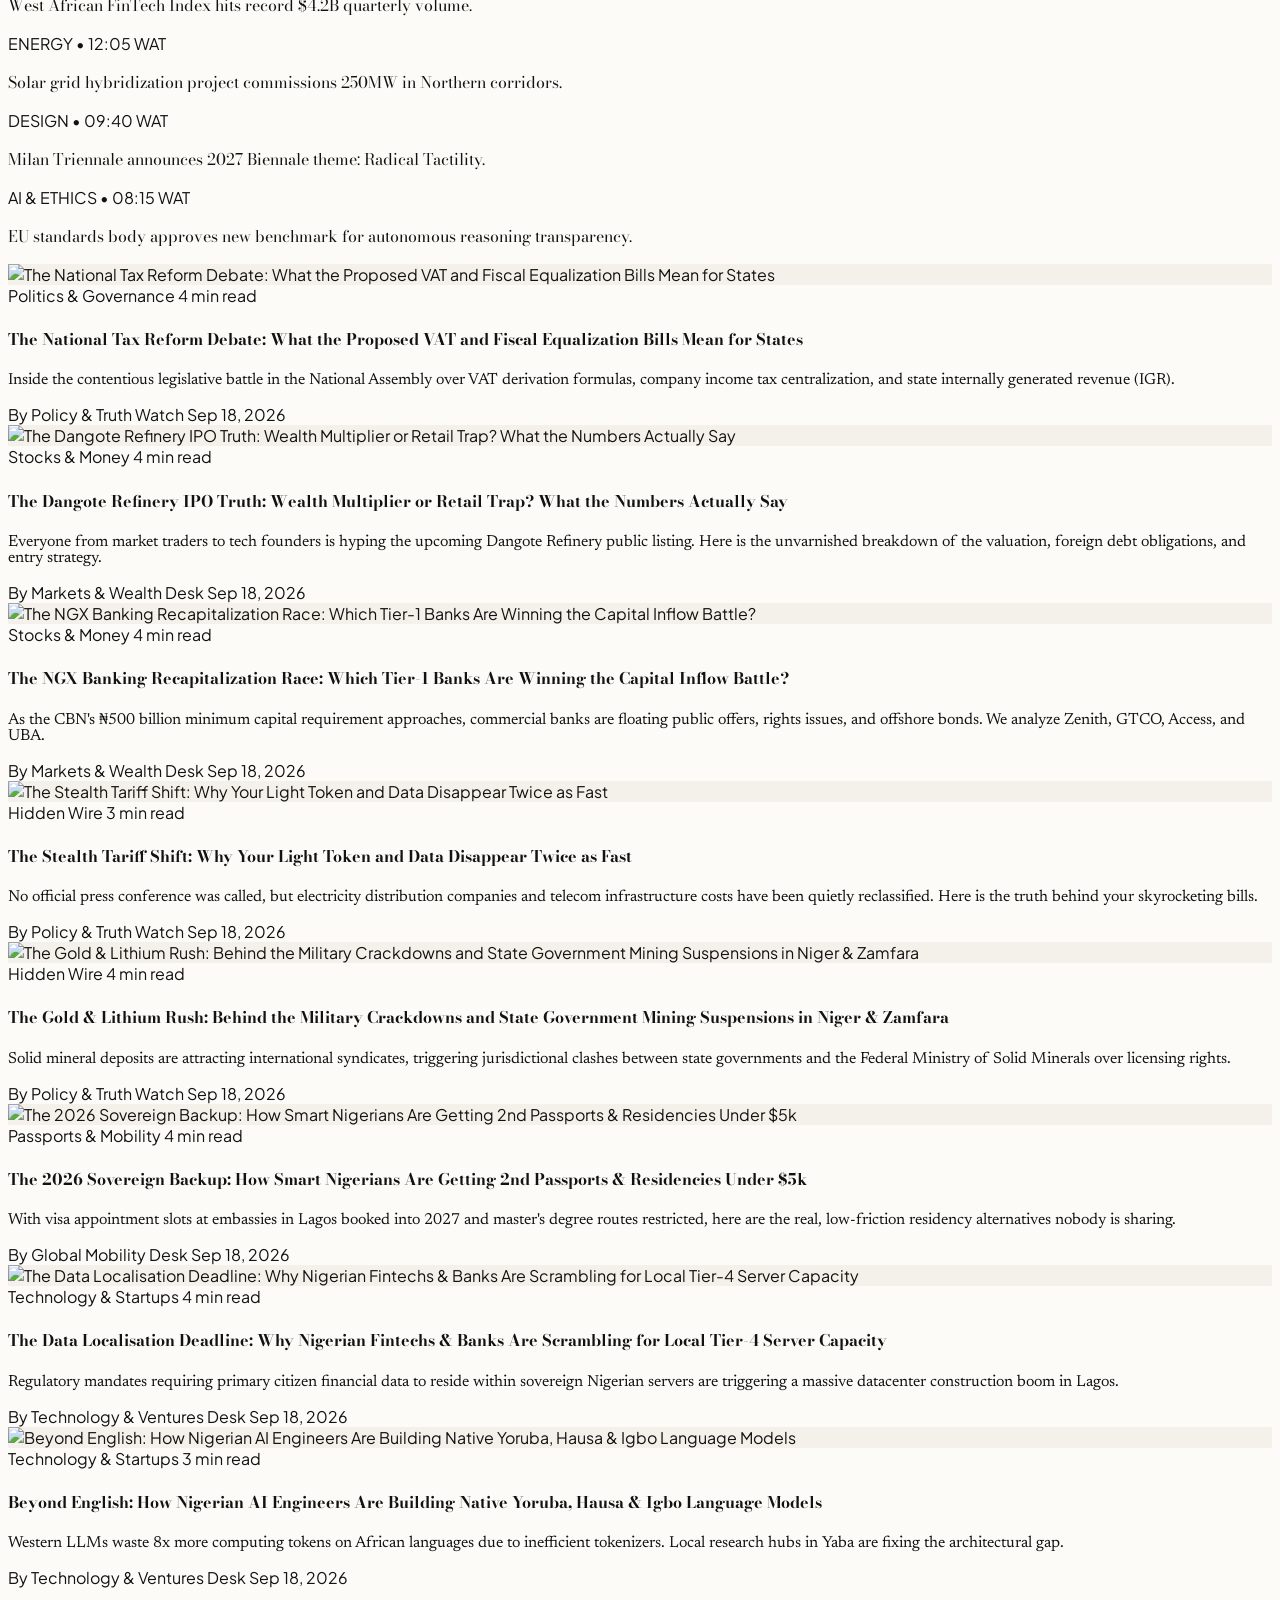
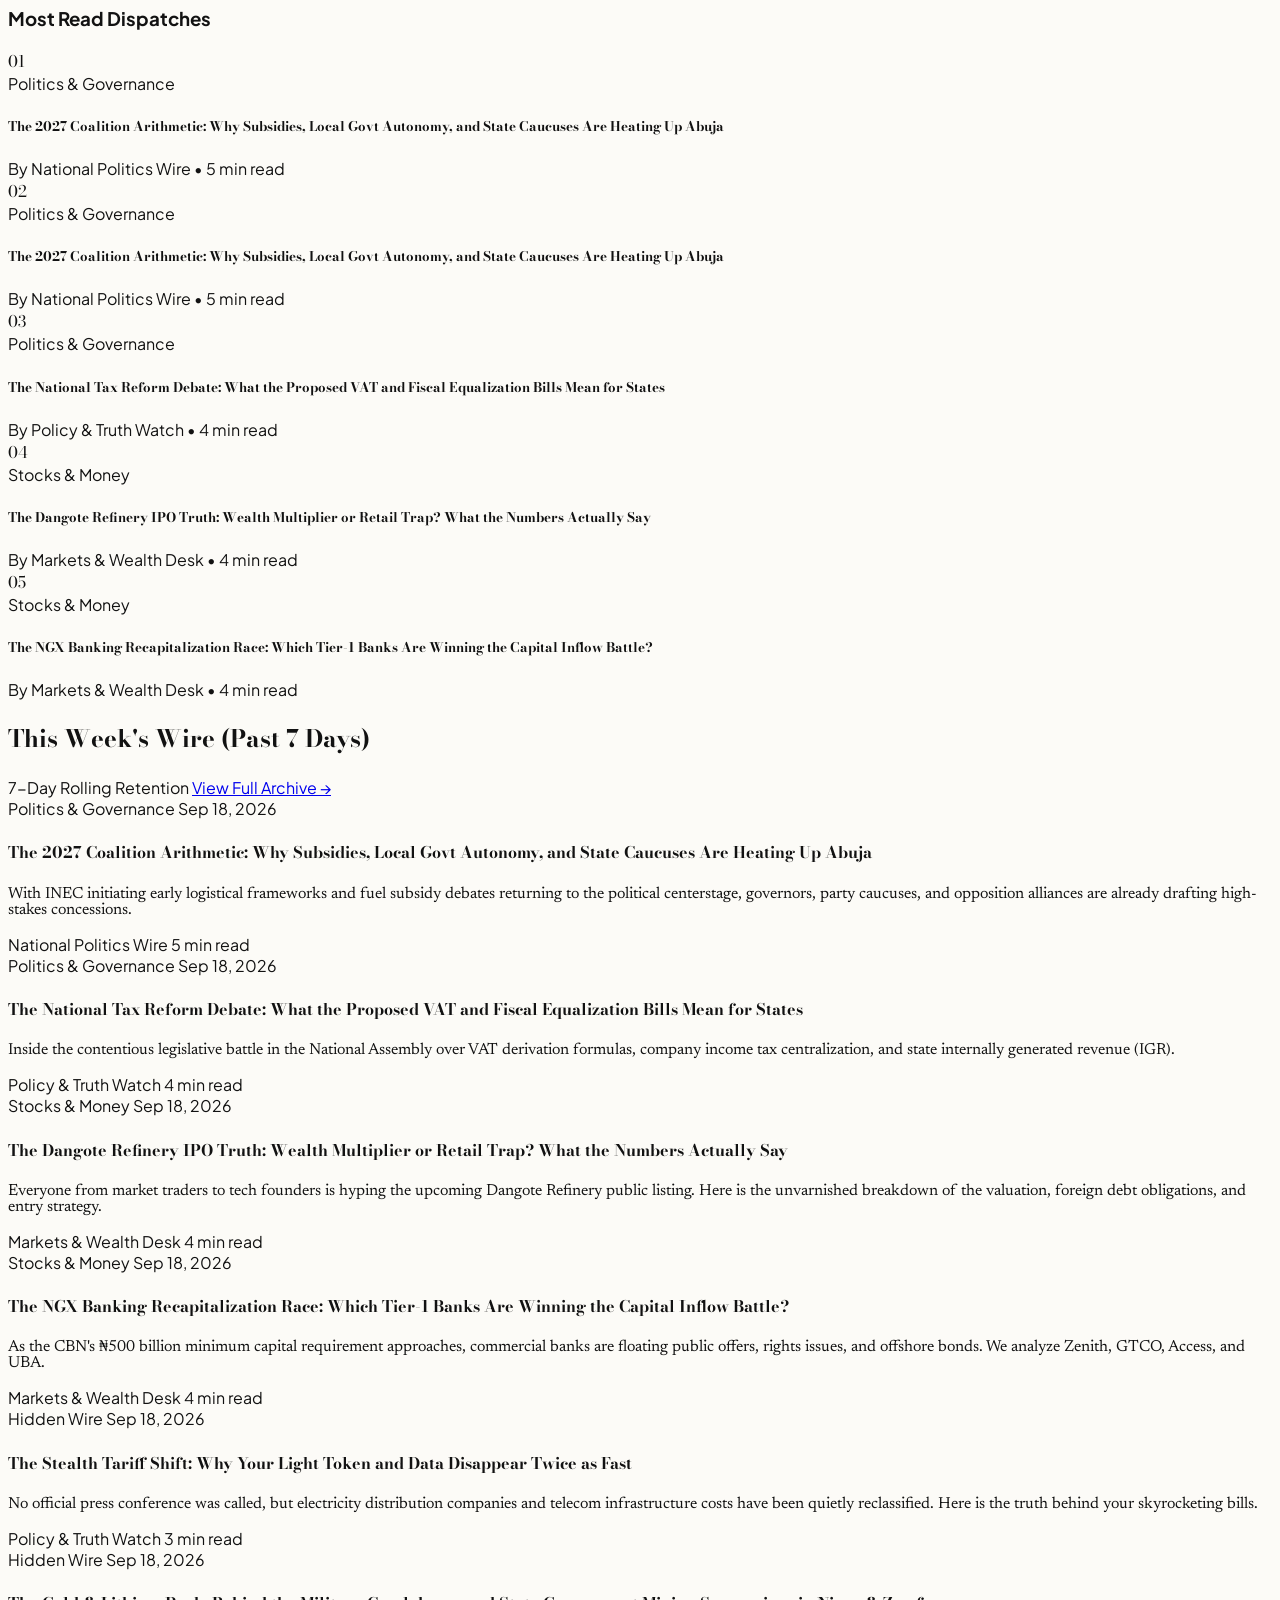
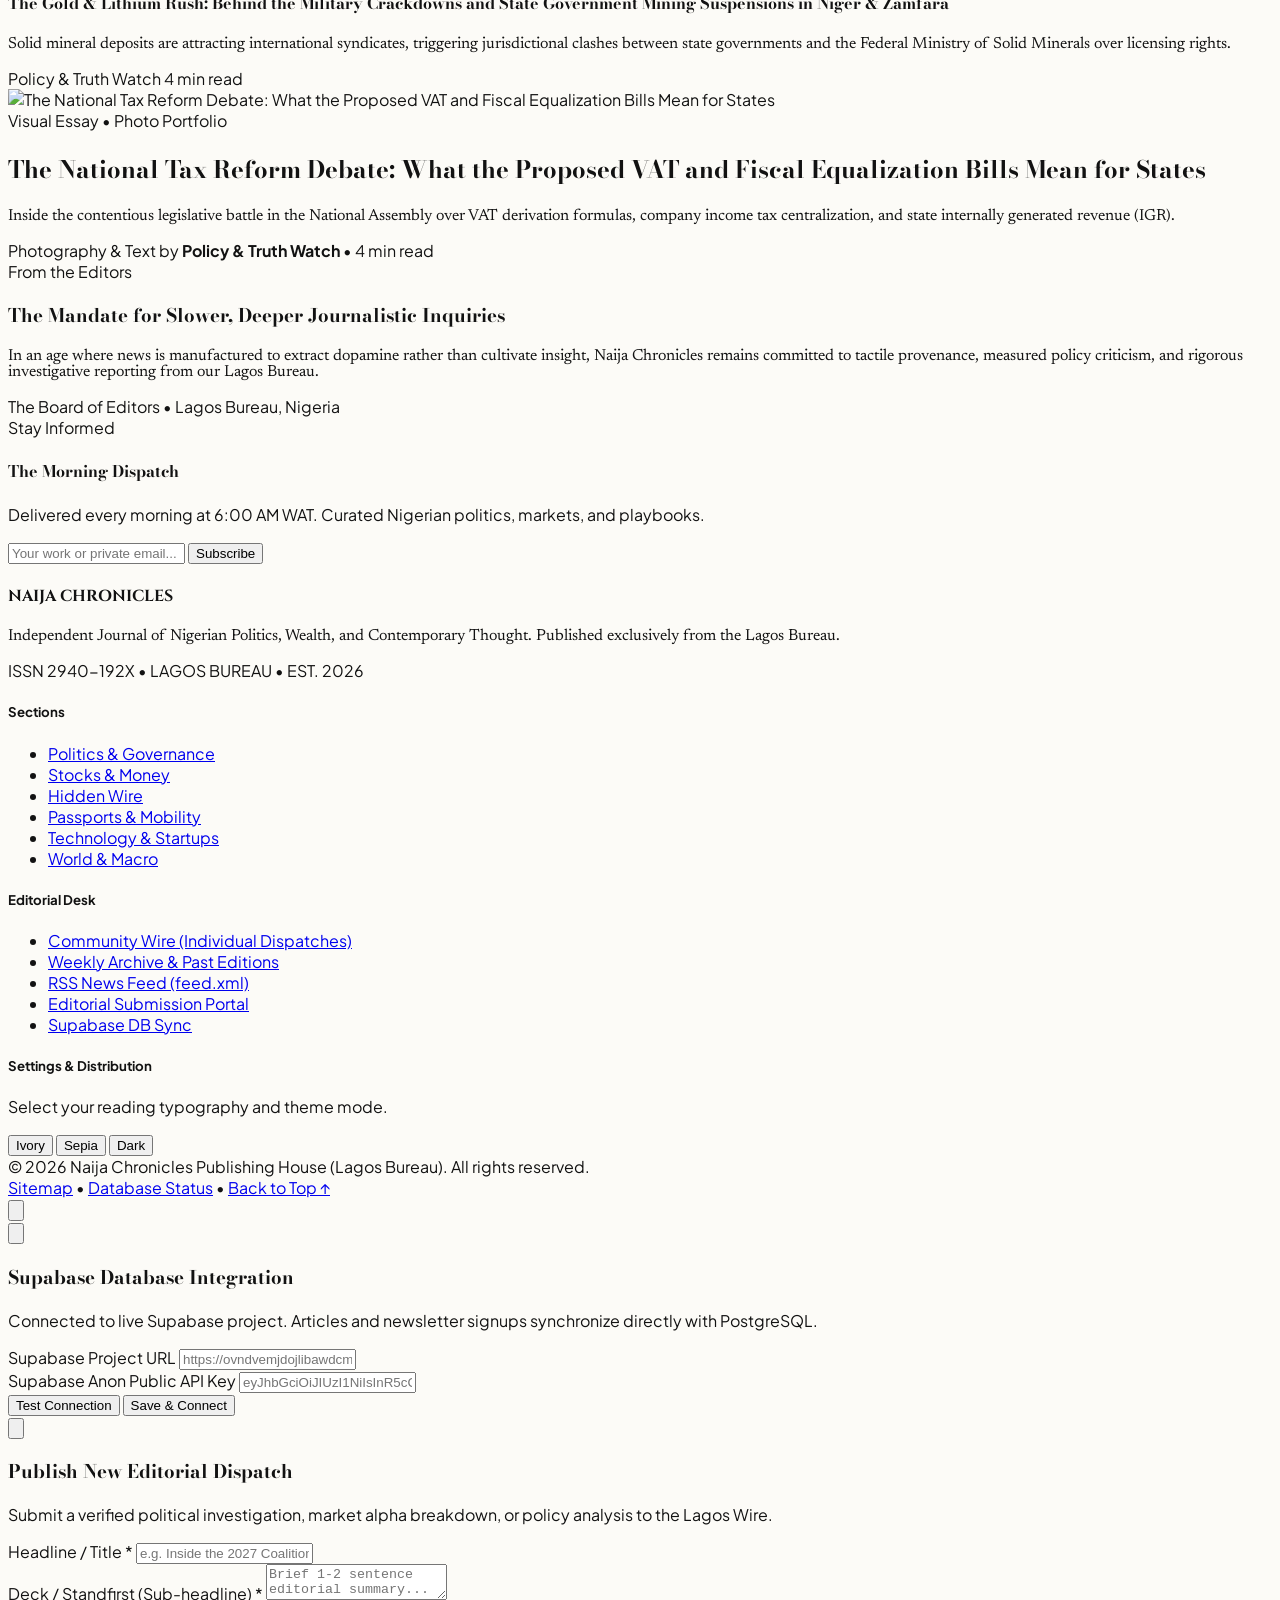
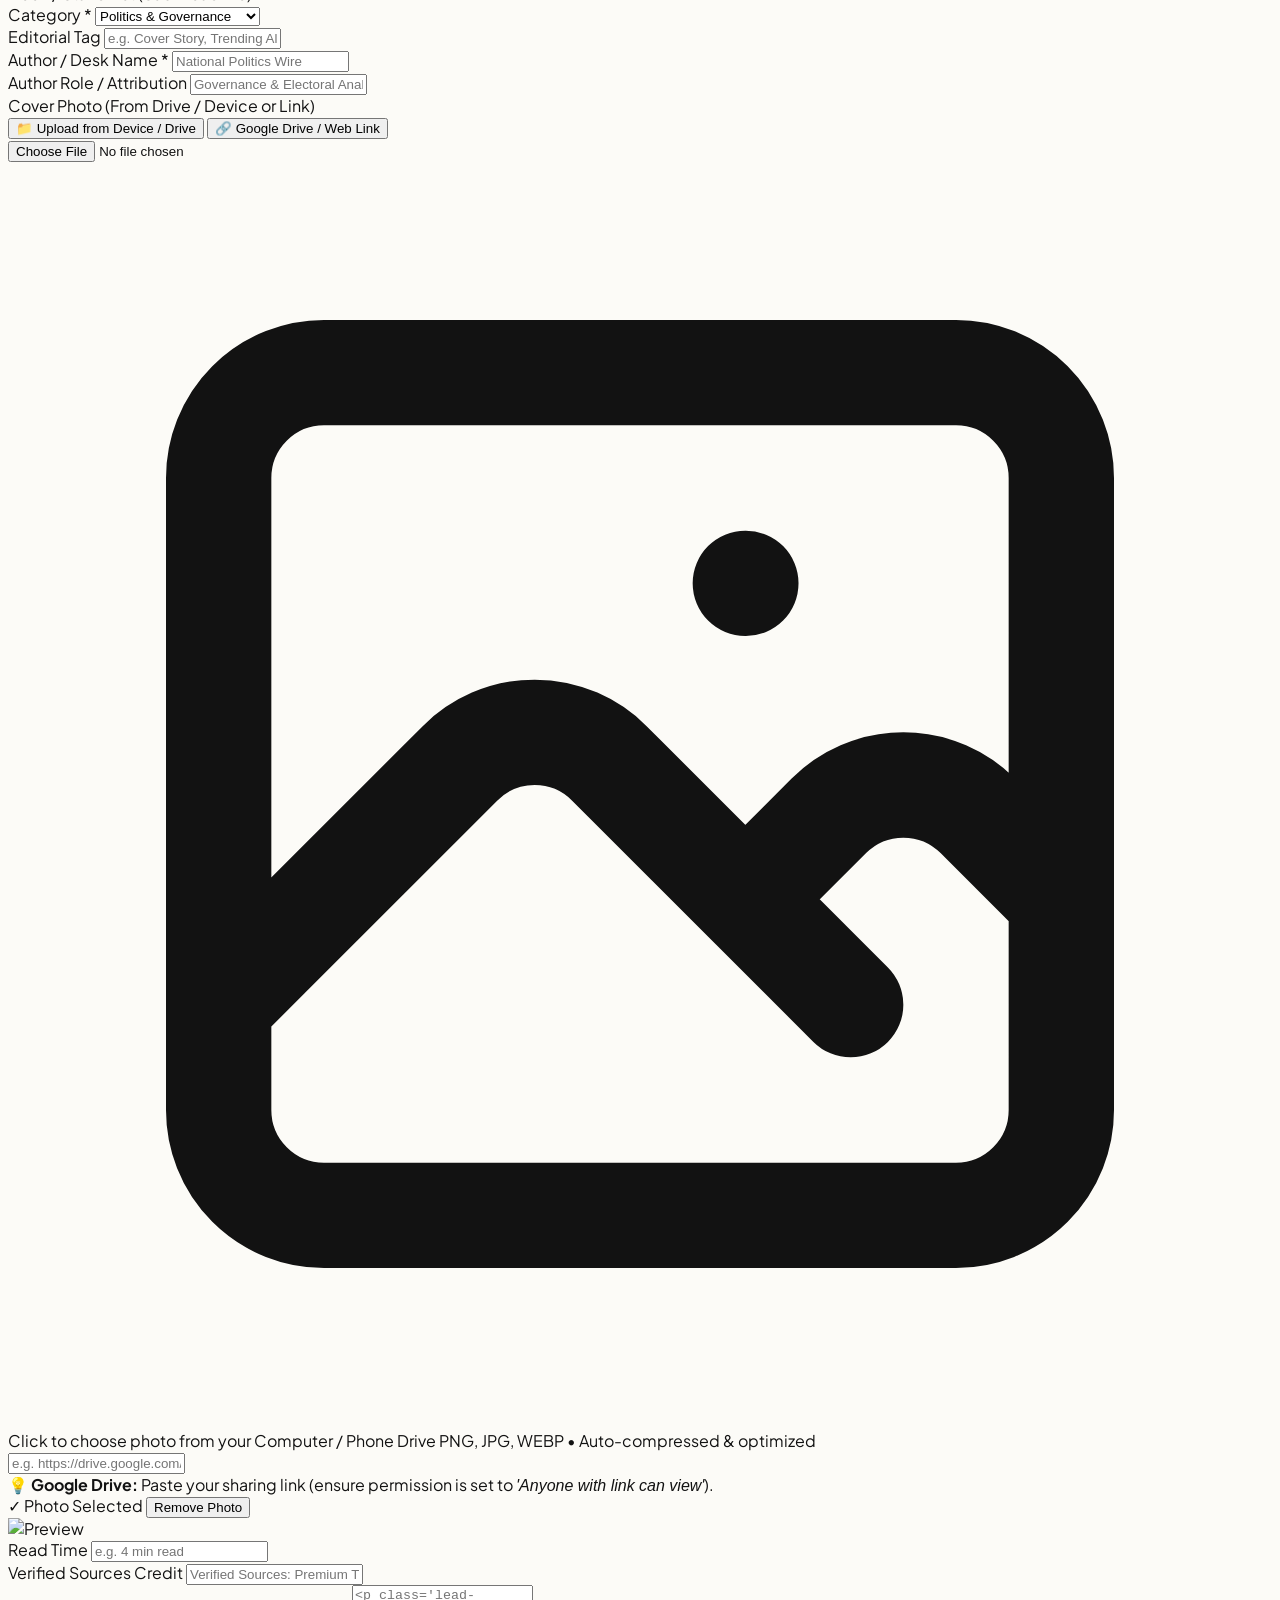
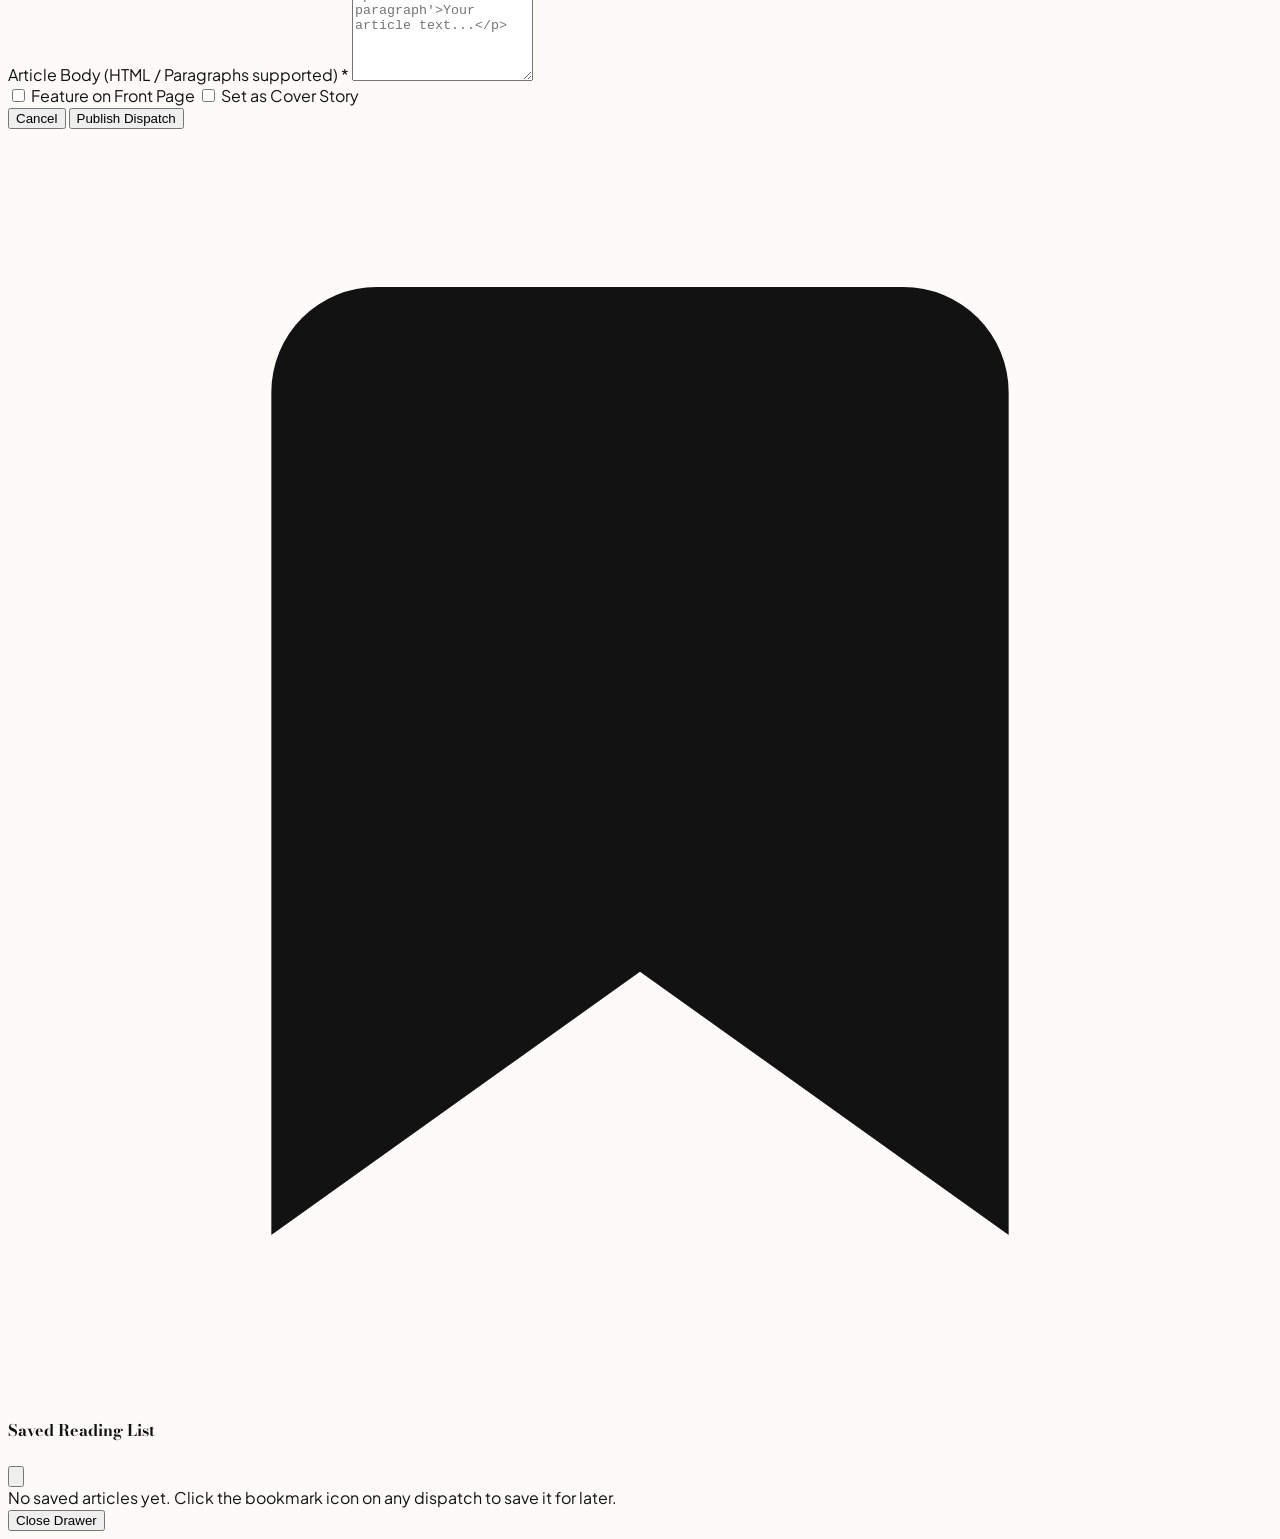
==== commit 4c0c75b7: "feat: add tactile 3D magazine page-turn flip animation on topic switches and set Google Drive defaul" ====
--- a/index.html
+++ b/index.html
@@ -251,8 +251,8 @@
 
   </header>
 
-  <!-- MAIN EDITORIAL CONTENT -->
-  <main class="flex-grow max-w-7xl mx-auto px-4 sm:px-6 lg:px-8 py-8 sm:py-12 w-full">
+  <!-- MAIN EDITORIAL CONTENT WITH 3D PAGE-FLIP STAGE -->
+  <main id="main-editorial-stage" class="editorial-flip-stage flex-grow max-w-7xl mx-auto px-4 sm:px-6 lg:px-8 py-8 sm:py-12 w-full">
 
     <!-- Loading Spinner -->
     <div id="loading-spinner" class="hidden text-center py-12">
--- a/assets/css/editorial.css
+++ b/assets/css/editorial.css
@@ -190,6 +190,70 @@
   }
 }
 
+/* ==========================================================================
+   Tactile 3D Magazine Page-Flip Transition for Category/Topic Switching
+   ========================================================================== */
+.editorial-flip-stage {
+  perspective: 2000px;
+  perspective-origin: center top;
+  transform-style: preserve-3d;
+  will-change: transform, opacity;
+}
+
+.page-flipping-out {
+  animation: pageTurnOut 0.22s cubic-bezier(0.4, 0, 0.2, 1) forwards;
+  transform-origin: left center;
+  pointer-events: none;
+}
+
+.page-flipping-in {
+  animation: pageTurnIn 0.28s cubic-bezier(0.16, 1, 0.3, 1) forwards;
+  transform-origin: right center;
+}
+
+@keyframes pageTurnOut {
+  0% {
+    transform: rotateY(0deg) translateZ(0);
+    opacity: 1;
+    filter: brightness(1);
+  }
+  50% {
+    filter: brightness(0.9) drop-shadow(-10px 10px 20px rgba(0, 0, 0, 0.2));
+  }
+  100% {
+    transform: rotateY(-35deg) scale(0.96) translateZ(-40px);
+    opacity: 0.05;
+    filter: brightness(0.85);
+  }
+}
+
+@keyframes pageTurnIn {
+  0% {
+    transform: rotateY(25deg) scale(0.97) translateZ(-30px);
+    opacity: 0.1;
+    filter: brightness(0.9);
+  }
+  60% {
+    filter: brightness(1.03) drop-shadow(0 15px 25px rgba(0, 0, 0, 0.08));
+  }
+  100% {
+    transform: rotateY(0deg) scale(1) translateZ(0);
+    opacity: 1;
+    filter: brightness(1);
+  }
+}
+
+@media (prefers-reduced-motion: reduce) {
+  .page-flipping-out {
+    animation: simpleFadeOut 0.15s ease-out forwards;
+  }
+  .page-flipping-in {
+    animation: simpleFadeIn 0.15s ease-in forwards;
+  }
+  @keyframes simpleFadeOut { from { opacity: 1; } to { opacity: 0; } }
+  @keyframes simpleFadeIn { from { opacity: 0; } to { opacity: 1; } }
+}
+
 /* Magazine Ticker */
 .ticker-wrap {
   overflow: hidden;
